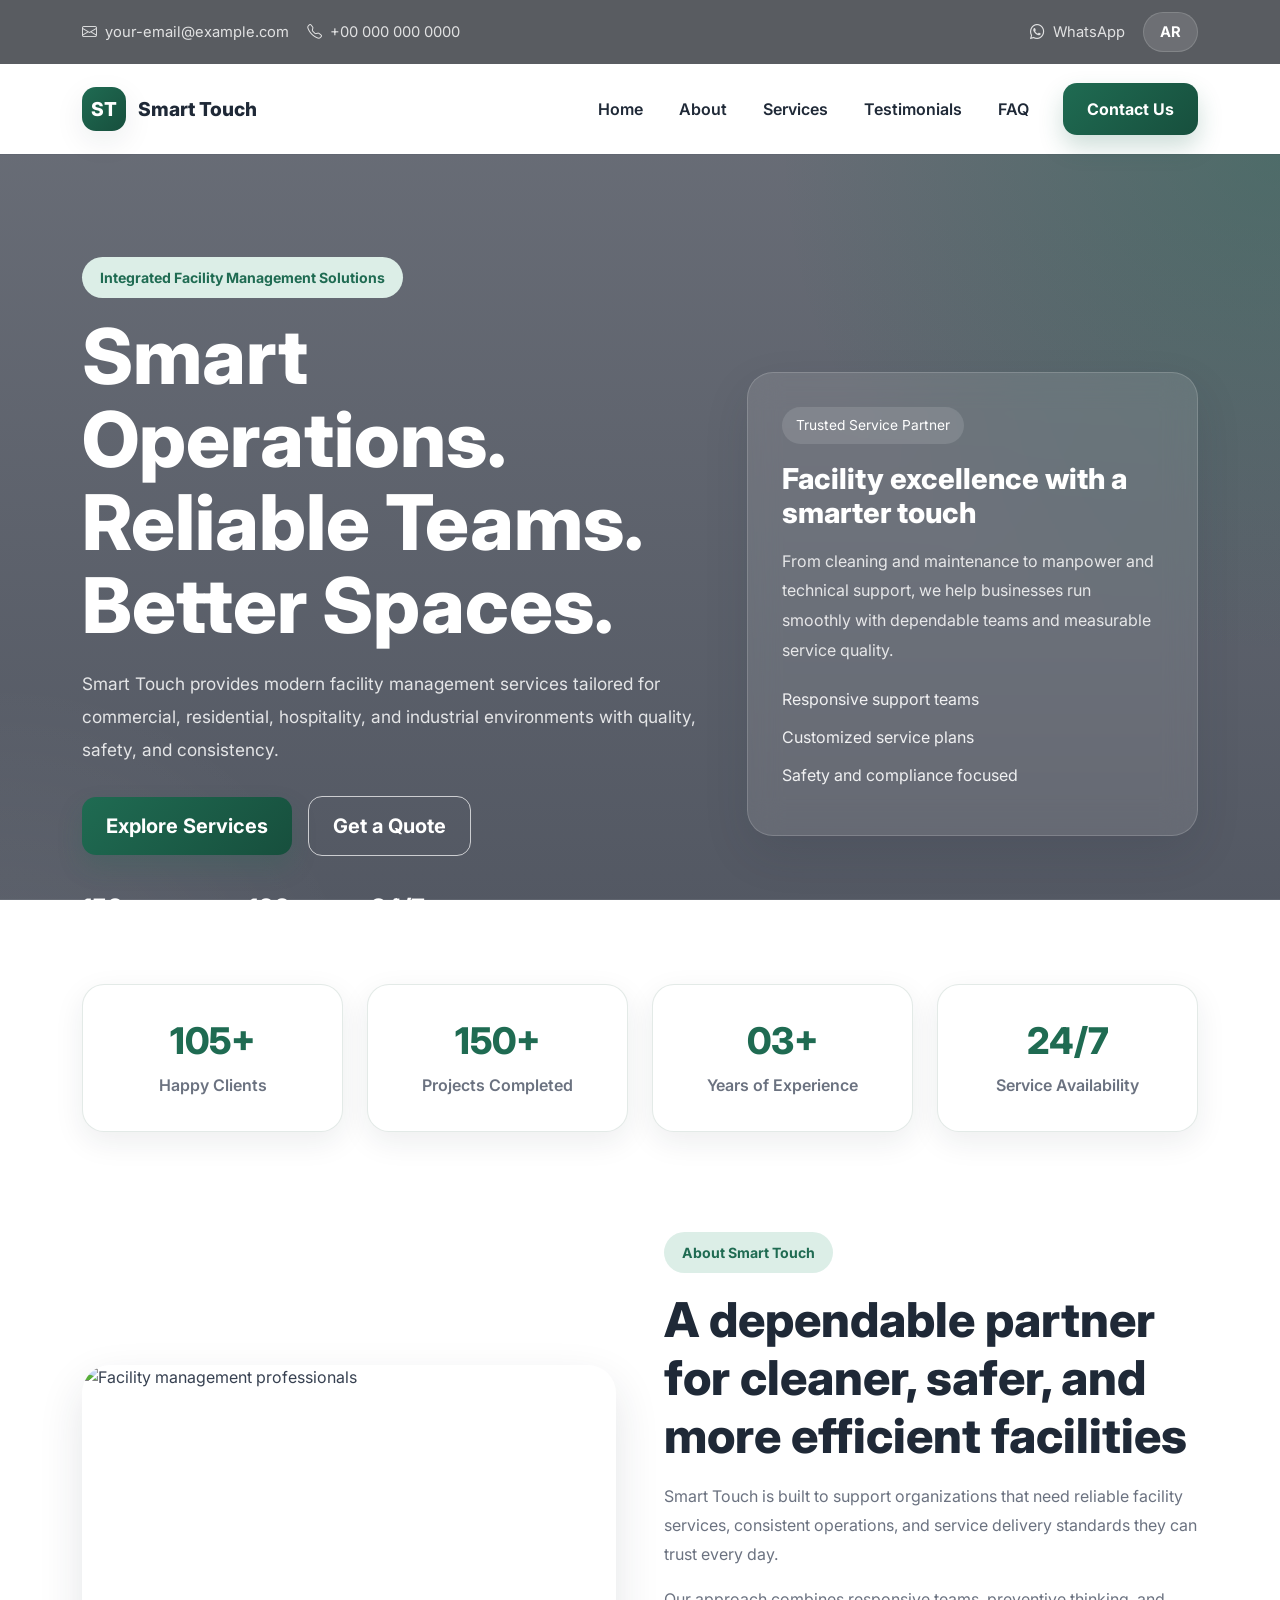
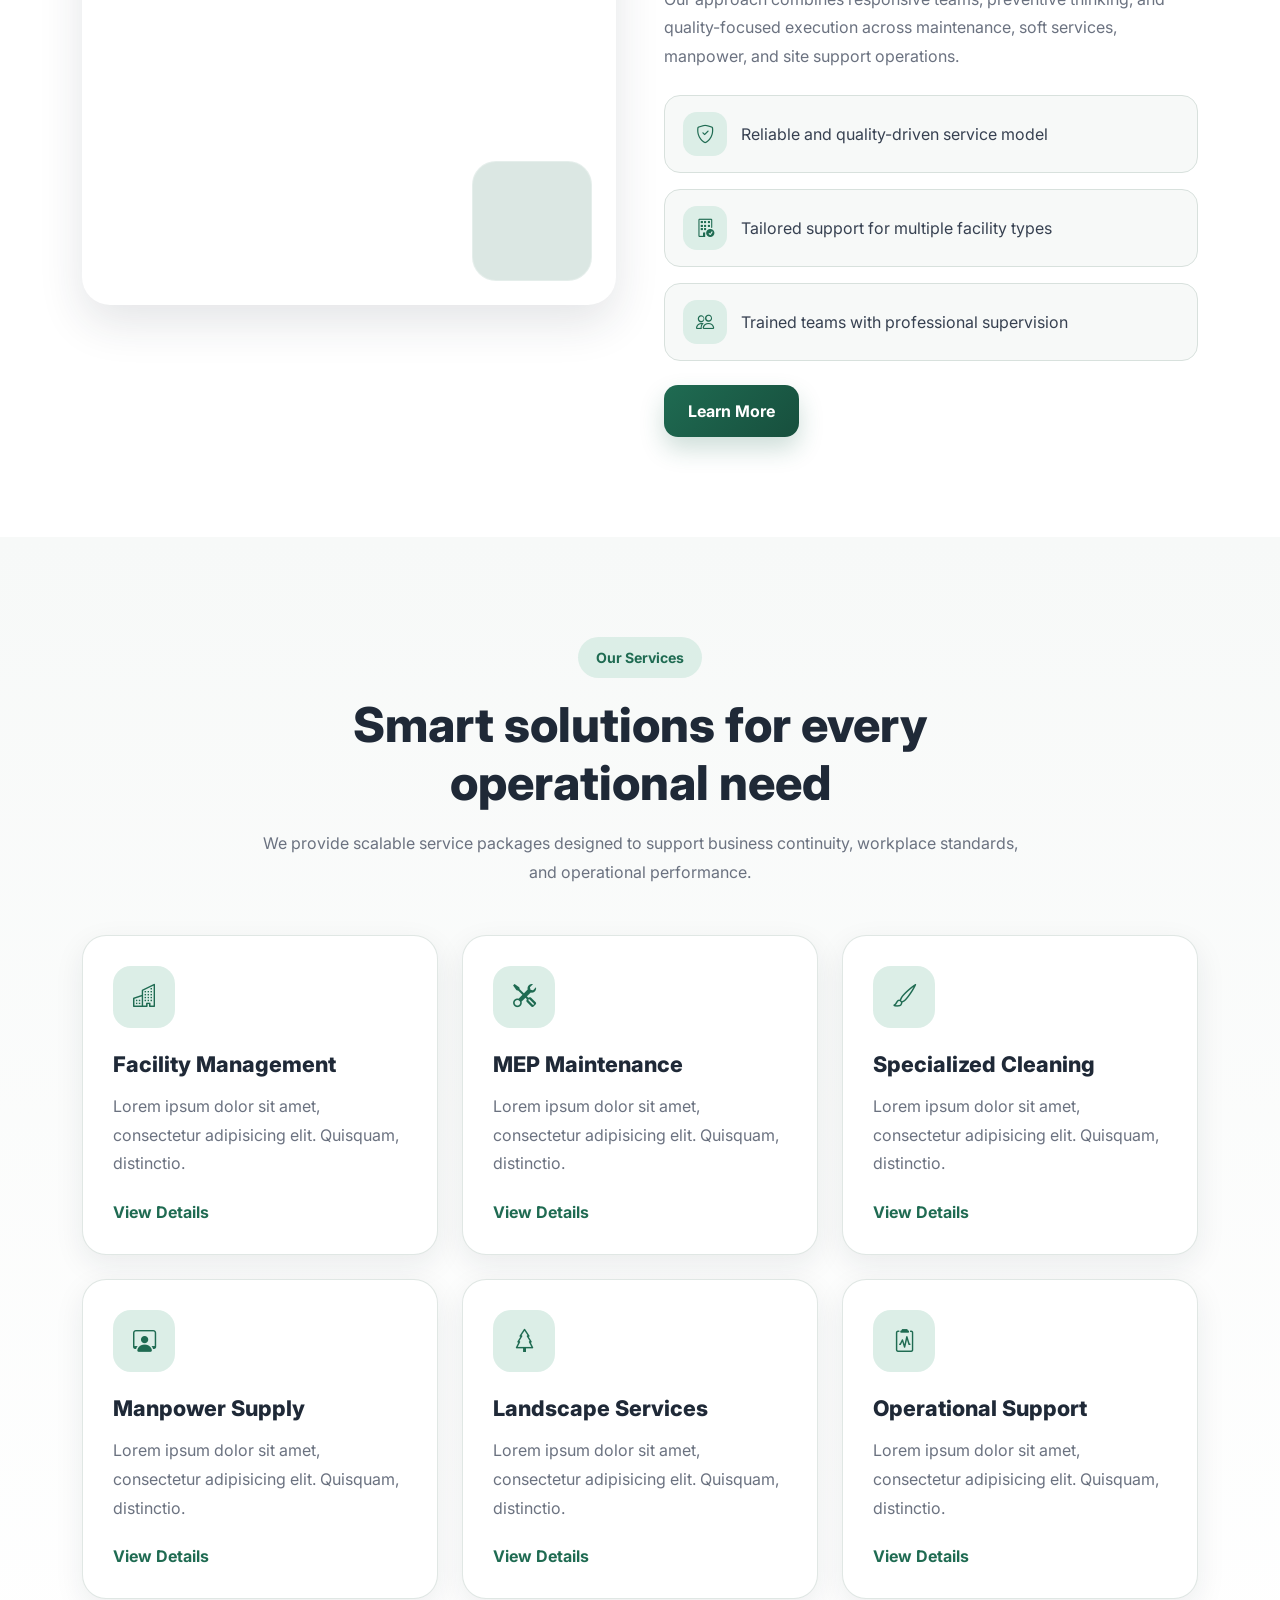
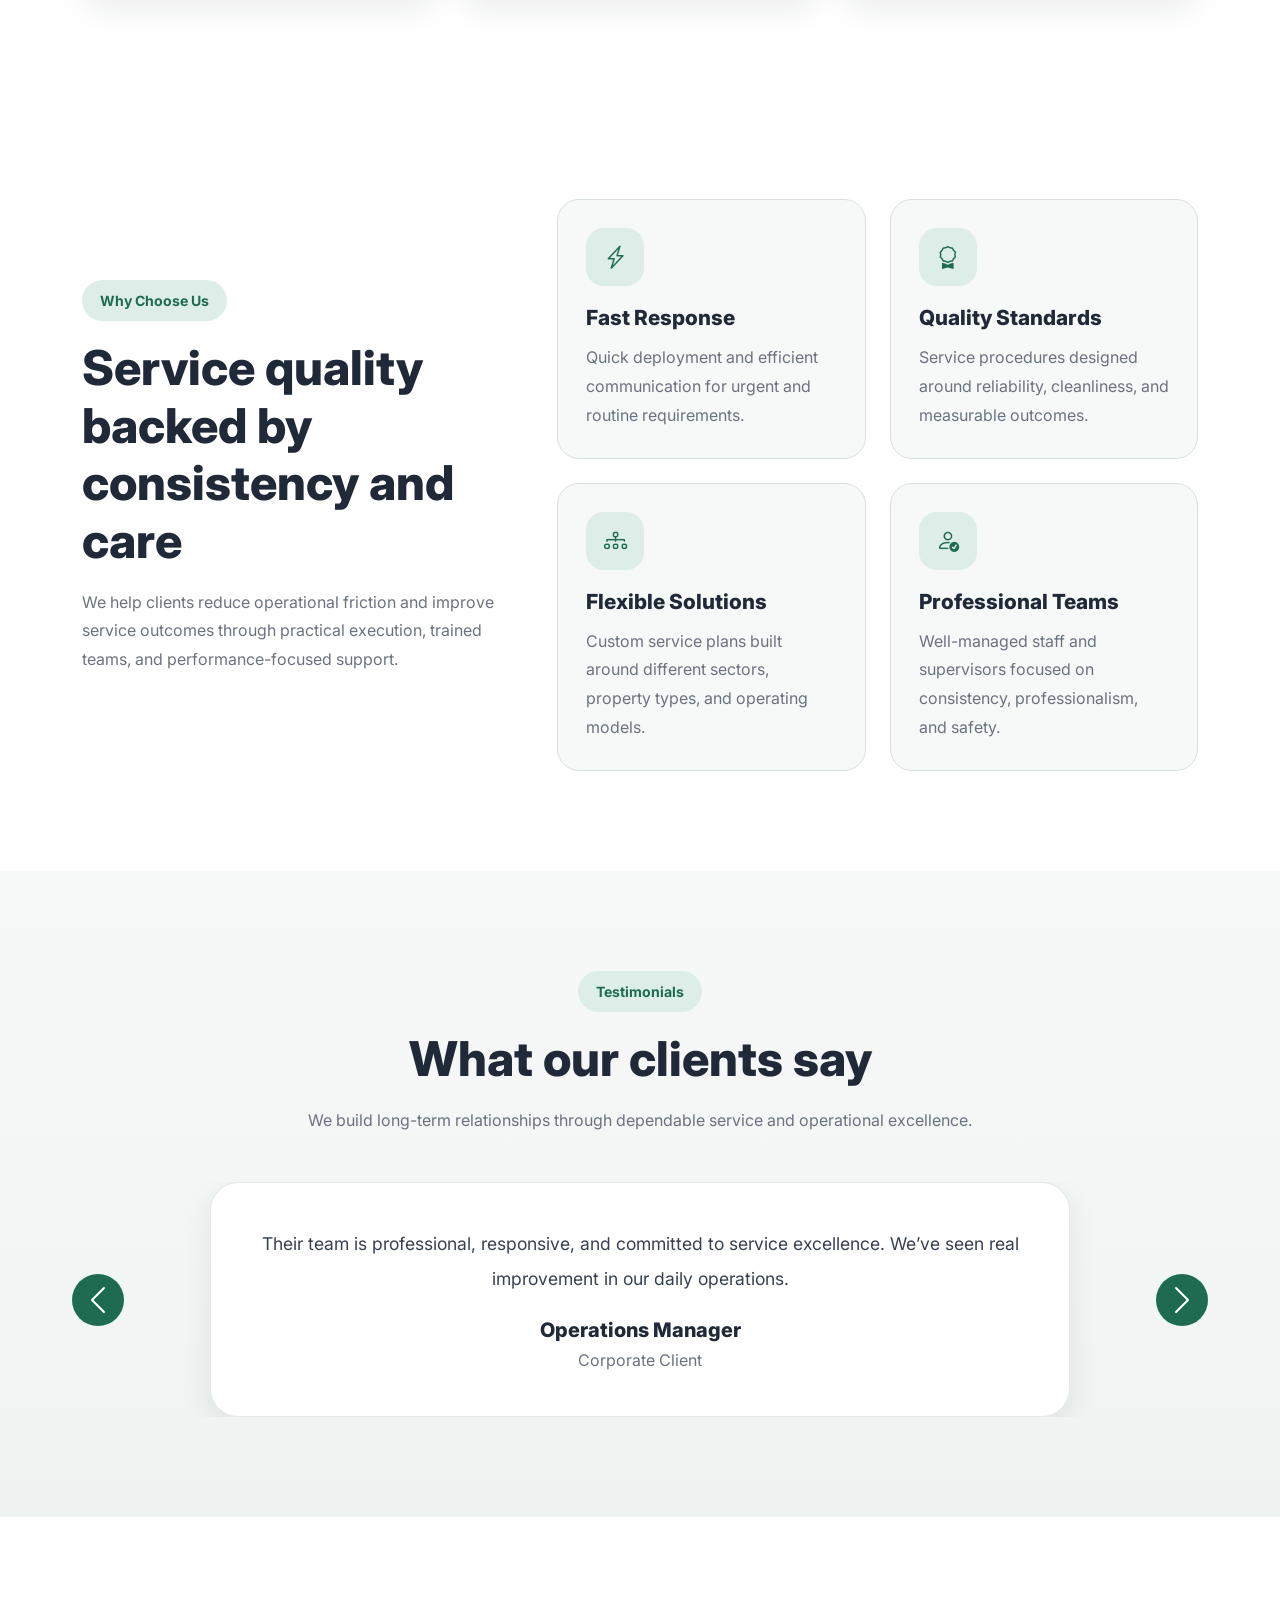
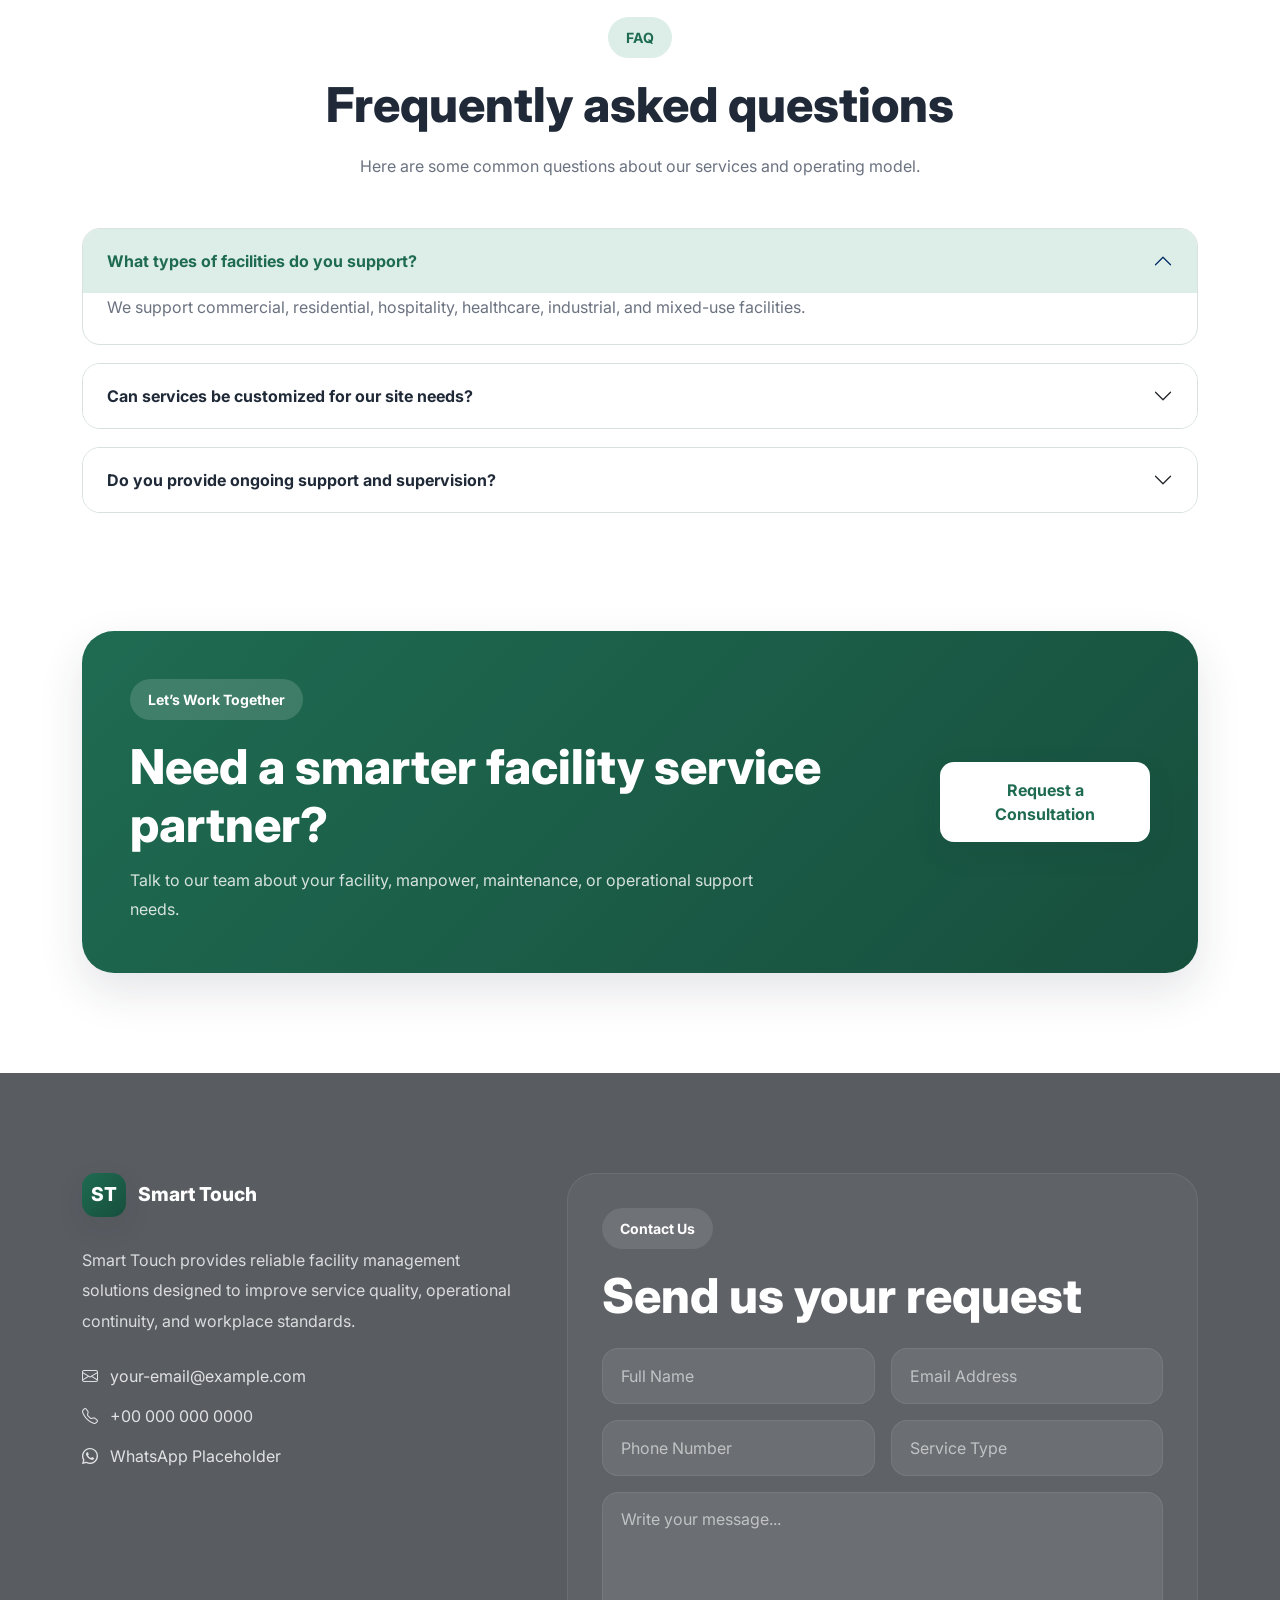
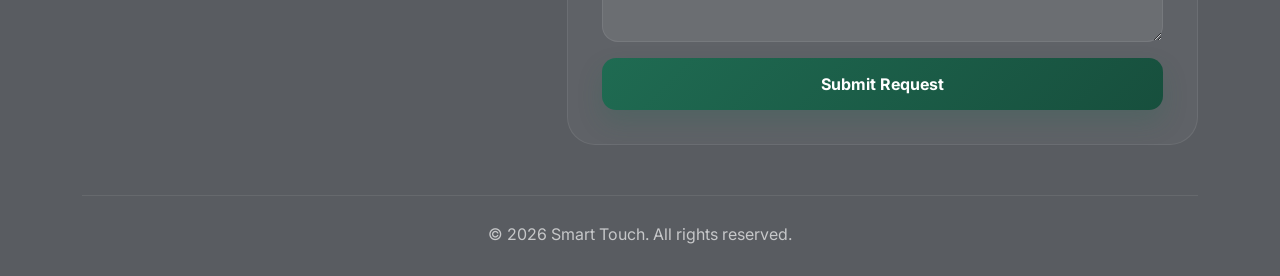
==== index.html @ fb6f4630 "first commit" ====
<!DOCTYPE html>
<html lang="en" dir="ltr">
<head>
  <meta charset="UTF-8" />
  <meta name="viewport" content="width=device-width, initial-scale=1.0" />
  <title>Smart Touch | Facility Management</title>
  <meta
    name="description"
    content="Smart Touch delivers facility management, maintenance, cleaning, manpower, and operational support services with reliable performance and modern standards."
  />

  <link rel="preconnect" href="https://fonts.googleapis.com" />
  <link rel="preconnect" href="https://fonts.gstatic.com" crossorigin />
  <link
    href="https://fonts.googleapis.com/css2?family=Cairo:wght@400;500;600;700;800&family=Inter:wght@400;500;600;700;800&display=swap"
    rel="stylesheet"
  />

  <link
    href="https://cdn.jsdelivr.net/npm/bootstrap@5.3.3/dist/css/bootstrap.min.css"
    rel="stylesheet"
  />
  <link
    rel="stylesheet"
    href="https://cdn.jsdelivr.net/npm/bootstrap-icons@1.11.3/font/bootstrap-icons.min.css"
  />

  <link rel="stylesheet" href="css/style.css" />
</head>
<body>
  <!-- Topbar -->
  <div class="topbar">
    <div class="container">
      <div class="topbar-wrap">
        <div class="topbar-left">
          <a href="mailto:your-email@example.com">
            <i class="bi bi-envelope"></i>
            <span>your-email@example.com</span>
          </a>
          <a href="tel:+000000000000">
            <i class="bi bi-telephone"></i>
            <span>+00 000 000 0000</span>
          </a>
        </div>

        <div class="topbar-right">
          <a href="#" class="topbar-link">
            <i class="bi bi-whatsapp"></i>
            <span>WhatsApp</span>
          </a>

          <button id="langToggle" class="lang-toggle" type="button">
            AR
          </button>
        </div>
      </div>
    </div>
  </div>

  <!-- Navbar -->
  <header class="site-header">
    <nav class="navbar navbar-expand-lg">
      <div class="container">
        <a class="navbar-brand" href="index.html">
          <span class="brand-mark">ST</span>
          <span class="brand-text">Smart Touch</span>
        </a>

        <button
          class="navbar-toggler"
          type="button"
          data-bs-toggle="collapse"
          data-bs-target="#mainNavbar"
          aria-controls="mainNavbar"
          aria-expanded="false"
          aria-label="Toggle navigation"
        >
          <span class="navbar-toggler-icon custom-toggler-icon"></span>
        </button>

        <div class="collapse navbar-collapse" id="mainNavbar">
          <ul class="navbar-nav ms-auto align-items-lg-center">
            <li class="nav-item">
              <a class="nav-link active" href="index.html" data-i18n="navHome">Home</a>
            </li>
            <li class="nav-item">
              <a class="nav-link" href="#about" data-i18n="navAbout">About</a>
            </li>
            <li class="nav-item">
              <a class="nav-link" href="#services" data-i18n="navServices">Services</a>
            </li>
            <li class="nav-item">
              <a class="nav-link" href="#testimonials" data-i18n="navTestimonials">Testimonials</a>
            </li>
            <li class="nav-item">
              <a class="nav-link" href="#faq" data-i18n="navFaq">FAQ</a>
            </li>
            <li class="nav-item ms-lg-3">
              <a class="btn btn-brand" href="#contact" data-i18n="navContact">Contact Us</a>
            </li>
          </ul>
        </div>
      </div>
    </nav>
  </header>

  <main>
    <!-- Hero -->
    <section class="hero-section" id="home">
      <div class="hero-overlay"></div>
      <div class="container">
        <div class="row align-items-center min-vh-100 hero-row">
          <div class="col-lg-7">
            <div class="hero-content reveal">
              <span class="section-chip" data-i18n="heroChip">Integrated Facility Management Solutions</span>

              <h1 data-i18n="heroTitle">
                Smart Operations. Reliable Teams. Better Spaces.
              </h1>

              <p class="hero-text" data-i18n="heroText">
                Smart Touch provides modern facility management services tailored for commercial,
                residential, hospitality, and industrial environments with quality, safety, and consistency.
              </p>

              <div class="hero-actions">
                <a href="#services" class="btn btn-brand btn-lg" data-i18n="heroBtnPrimary">Explore Services</a>
                <a href="#contact" class="btn btn-outline-brand btn-lg" data-i18n="heroBtnSecondary">Get a Quote</a>
              </div>

              <div class="hero-mini-stats">
                <div class="mini-stat">
                  <strong>150+</strong>
                  <span data-i18n="miniStat1">Completed Projects</span>
                </div>
                <div class="mini-stat">
                  <strong>100+</strong>
                  <span data-i18n="miniStat2">Happy Clients</span>
                </div>
                <div class="mini-stat">
                  <strong>24/7</strong>
                  <span data-i18n="miniStat3">Operational Support</span>
                </div>
              </div>
            </div>
          </div>

          <div class="col-lg-5">
            <div class="hero-card glass-card reveal delay-2">
              <div class="hero-card-top">
                <span class="hero-badge" data-i18n="heroCardBadge">Trusted Service Partner</span>
              </div>

              <h3 data-i18n="heroCardTitle">Facility excellence with a smarter touch</h3>
              <p data-i18n="heroCardText">
                From cleaning and maintenance to manpower and technical support,
                we help businesses run smoothly with dependable teams and measurable service quality.
              </p>

              <ul class="hero-list">
                <li data-i18n="heroList1"><i class="bi bi-check2-circle"></i> Responsive support teams</li>
                <li data-i18n="heroList2"><i class="bi bi-check2-circle"></i> Customized service plans</li>
                <li data-i18n="heroList3"><i class="bi bi-check2-circle"></i> Safety and compliance focused</li>
              </ul>
            </div>
          </div>
        </div>
      </div>
    </section>

    <!-- Stats -->
    <section class="stats-section">
      <div class="container">
        <div class="stats-grid">
          <div class="stat-box reveal">
            <h2>105+</h2>
            <p data-i18n="stat1">Happy Clients</p>
          </div>
          <div class="stat-box reveal delay-1">
            <h2>150+</h2>
            <p data-i18n="stat2">Projects Completed</p>
          </div>
          <div class="stat-box reveal delay-2">
            <h2>03+</h2>
            <p data-i18n="stat3">Years of Experience</p>
          </div>
          <div class="stat-box reveal delay-3">
            <h2>24/7</h2>
            <p data-i18n="stat4">Service Availability</p>
          </div>
        </div>
      </div>
    </section>

    <!-- About Preview -->
    <section class="section-padding about-section" id="about">
      <div class="container">
        <div class="row align-items-center g-5">
          <div class="col-lg-6">
            <div class="about-image-wrap reveal">
              <div class="about-image-card">
                <img
                  src="https://images.unsplash.com/photo-1581578731548-c64695cc6952?auto=format&fit=crop&w=1200&q=80"
                  alt="Facility management professionals"
                />
              </div>
            </div>
          </div>

          <div class="col-lg-6">
            <div class="section-heading reveal delay-1">
              <span class="section-chip" data-i18n="aboutChip">About Smart Touch</span>
              <h2 data-i18n="aboutTitle">A dependable partner for cleaner, safer, and more efficient facilities</h2>
              <p data-i18n="aboutText1">
                Smart Touch is built to support organizations that need reliable facility services,
                consistent operations, and service delivery standards they can trust every day.
              </p>
              <p data-i18n="aboutText2">
                Our approach combines responsive teams, preventive thinking, and quality-focused execution
                across maintenance, soft services, manpower, and site support operations.
              </p>

              <div class="about-points">
                <div class="about-point">
                  <i class="bi bi-shield-check"></i>
                  <span data-i18n="aboutPoint1">Reliable and quality-driven service model</span>
                </div>
                <div class="about-point">
                  <i class="bi bi-building-check"></i>
                  <span data-i18n="aboutPoint2">Tailored support for multiple facility types</span>
                </div>
                <div class="about-point">
                  <i class="bi bi-people"></i>
                  <span data-i18n="aboutPoint3">Trained teams with professional supervision</span>
                </div>
              </div>

              <a href="#" class="btn btn-brand mt-4" data-i18n="aboutBtn">Learn More</a>
            </div>
          </div>
        </div>
      </div>
    </section>

    <!-- Services -->
    <section class="section-padding services-section" id="services">
      <div class="container">
        <div class="section-heading text-center mx-auto reveal">
          <span class="section-chip" data-i18n="servicesChip">Our Services</span>
          <h2 data-i18n="servicesTitle">Smart solutions for every operational need</h2>
          <p data-i18n="servicesText">
            We provide scalable service packages designed to support business continuity,
            workplace standards, and operational performance.
          </p>
        </div>

        <div class="row g-4 mt-4">
          <div class="col-md-6 col-lg-4">
            <div class="service-card reveal">
              <div class="service-icon"><i class="bi bi-buildings"></i></div>
              <h3 data-i18n="service1Title">Facility Management</h3>
              <p data-i18n="service1Text">
                Lorem ipsum dolor sit amet, consectetur adipisicing elit. Quisquam, distinctio.
              </p>
              <a href="#" class="service-link" data-i18n="serviceBtn">View Details <i class="bi bi-arrow-right"></i></a>
            </div>
          </div>

          <div class="col-md-6 col-lg-4">
            <div class="service-card reveal delay-1">
              <div class="service-icon"><i class="bi bi-tools"></i></div>
              <h3 data-i18n="service2Title">MEP Maintenance</h3>
              <p data-i18n="service2Text">
                Lorem ipsum dolor sit amet, consectetur adipisicing elit. Quisquam, distinctio.
              </p>
              <a href="#" class="service-link" data-i18n="serviceBtn">View Details <i class="bi bi-arrow-right"></i></a>
            </div>
          </div>

          <div class="col-md-6 col-lg-4">
            <div class="service-card reveal delay-2">
              <div class="service-icon"><i class="bi bi-brush"></i></div>
              <h3 data-i18n="service3Title">Specialized Cleaning</h3>
              <p data-i18n="service3Text">
                Lorem ipsum dolor sit amet, consectetur adipisicing elit. Quisquam, distinctio.
              </p>
              <a href="#" class="service-link" data-i18n="serviceBtn">View Details <i class="bi bi-arrow-right"></i></a>
            </div>
          </div>

          <div class="col-md-6 col-lg-4">
            <div class="service-card reveal">
              <div class="service-icon"><i class="bi bi-person-workspace"></i></div>
              <h3 data-i18n="service4Title">Manpower Supply</h3>
              <p data-i18n="service4Text">
                Lorem ipsum dolor sit amet, consectetur adipisicing elit. Quisquam, distinctio.
              </p>
              <a href="#" class="service-link" data-i18n="serviceBtn">View Details <i class="bi bi-arrow-right"></i></a>
            </div>
          </div>

          <div class="col-md-6 col-lg-4">
            <div class="service-card reveal delay-1">
              <div class="service-icon"><i class="bi bi-tree"></i></div>
              <h3 data-i18n="service5Title">Landscape Services</h3>
              <p data-i18n="service5Text">
                Lorem ipsum dolor sit amet, consectetur adipisicing elit. Quisquam, distinctio.
              </p>
              <a href="#" class="service-link" data-i18n="serviceBtn">View Details <i class="bi bi-arrow-right"></i></a>
            </div>
          </div>

          <div class="col-md-6 col-lg-4">
            <div class="service-card reveal delay-2">
              <div class="service-icon"><i class="bi bi-clipboard2-pulse"></i></div>
              <h3 data-i18n="service6Title">Operational Support</h3>
              <p data-i18n="service6Text">
                Lorem ipsum dolor sit amet, consectetur adipisicing elit. Quisquam, distinctio.
              </p>
              <a href="#" class="service-link" data-i18n="serviceBtn">View Details <i class="bi bi-arrow-right"></i></a>
            </div>
          </div>
        </div>
      </div>
    </section>

    <!-- Why Us -->
    <section class="section-padding why-us-section">
      <div class="container">
        <div class="row g-4 align-items-center">
          <div class="col-lg-5">
            <div class="section-heading reveal">
              <span class="section-chip" data-i18n="whyChip">Why Choose Us</span>
              <h2 data-i18n="whyTitle">Service quality backed by consistency and care</h2>
              <p data-i18n="whyText">
                We help clients reduce operational friction and improve service outcomes through
                practical execution, trained teams, and performance-focused support.
              </p>
            </div>
          </div>

          <div class="col-lg-7">
            <div class="row g-4">
              <div class="col-md-6">
                <div class="feature-card reveal">
                  <i class="bi bi-lightning-charge"></i>
                  <h3 data-i18n="feature1Title">Fast Response</h3>
                  <p data-i18n="feature1Text">Quick deployment and efficient communication for urgent and routine requirements.</p>
                </div>
              </div>

              <div class="col-md-6">
                <div class="feature-card reveal delay-1">
                  <i class="bi bi-award"></i>
                  <h3 data-i18n="feature2Title">Quality Standards</h3>
                  <p data-i18n="feature2Text">Service procedures designed around reliability, cleanliness, and measurable outcomes.</p>
                </div>
              </div>

              <div class="col-md-6">
                <div class="feature-card reveal delay-2">
                  <i class="bi bi-diagram-3"></i>
                  <h3 data-i18n="feature3Title">Flexible Solutions</h3>
                  <p data-i18n="feature3Text">Custom service plans built around different sectors, property types, and operating models.</p>
                </div>
              </div>

              <div class="col-md-6">
                <div class="feature-card reveal delay-3">
                  <i class="bi bi-person-check"></i>
                  <h3 data-i18n="feature4Title">Professional Teams</h3>
                  <p data-i18n="feature4Text">Well-managed staff and supervisors focused on consistency, professionalism, and safety.</p>
                </div>
              </div>
            </div>
          </div>
        </div>
      </div>
    </section>

    <!-- Testimonials -->
    <section class="section-padding testimonials-section" id="testimonials">
      <div class="container">
        <div class="section-heading text-center mx-auto reveal">
          <span class="section-chip" data-i18n="testimonialsChip">Testimonials</span>
          <h2 data-i18n="testimonialsTitle">What our clients say</h2>
          <p data-i18n="testimonialsText">
            We build long-term relationships through dependable service and operational excellence.
          </p>
        </div>

        <div id="testimonialCarousel" class="carousel slide mt-5 reveal" data-bs-ride="carousel">
          <div class="carousel-inner">
            <div class="carousel-item active">
              <div class="testimonial-card">
                <p data-i18n="testimonial1Text">
                  “Their team is professional, responsive, and committed to service excellence.
                  We’ve seen real improvement in our daily operations.”
                </p>
                <h5 data-i18n="testimonial1Name">Operations Manager</h5>
                <span data-i18n="testimonial1Role">Corporate Client</span>
              </div>
            </div>

            <div class="carousel-item">
              <div class="testimonial-card">
                <p data-i18n="testimonial2Text">
                  “Smart Touch delivered reliable support and consistent quality across our facility requirements.”
                </p>
                <h5 data-i18n="testimonial2Name">Project Director</h5>
                <span data-i18n="testimonial2Role">Commercial Client</span>
              </div>
            </div>

            <div class="carousel-item">
              <div class="testimonial-card">
                <p data-i18n="testimonial3Text">
                  “We value their professionalism, flexibility, and ability to respond quickly to operational needs.”
                </p>
                <h5 data-i18n="testimonial3Name">Facility Supervisor</h5>
                <span data-i18n="testimonial3Role">Hospitality Client</span>
              </div>
            </div>
          </div>

          <button class="carousel-control-prev" type="button" data-bs-target="#testimonialCarousel" data-bs-slide="prev">
            <span class="carousel-control-prev-icon"></span>
            <span class="visually-hidden">Previous</span>
          </button>
          <button class="carousel-control-next" type="button" data-bs-target="#testimonialCarousel" data-bs-slide="next">
            <span class="carousel-control-next-icon"></span>
            <span class="visually-hidden">Next</span>
          </button>
        </div>
      </div>
    </section>

    <!-- FAQ -->
    <section class="section-padding faq-section" id="faq">
      <div class="container">
        <div class="section-heading text-center mx-auto reveal">
          <span class="section-chip" data-i18n="faqChip">FAQ</span>
          <h2 data-i18n="faqTitle">Frequently asked questions</h2>
          <p data-i18n="faqText">
            Here are some common questions about our services and operating model.
          </p>
        </div>

        <div class="accordion custom-accordion mt-5 reveal" id="faqAccordion">
          <div class="accordion-item">
            <h2 class="accordion-header">
              <button class="accordion-button" type="button" data-bs-toggle="collapse" data-bs-target="#faqOne">
                <span data-i18n="faq1Question">What types of facilities do you support?</span>
              </button>
            </h2>
            <div id="faqOne" class="accordion-collapse collapse show" data-bs-parent="#faqAccordion">
              <div class="accordion-body" data-i18n="faq1Answer">
                We support commercial, residential, hospitality, healthcare, industrial, and mixed-use facilities.
              </div>
            </div>
          </div>

          <div class="accordion-item">
            <h2 class="accordion-header">
              <button class="accordion-button collapsed" type="button" data-bs-toggle="collapse" data-bs-target="#faqTwo">
                <span data-i18n="faq2Question">Can services be customized for our site needs?</span>
              </button>
            </h2>
            <div id="faqTwo" class="accordion-collapse collapse" data-bs-parent="#faqAccordion">
              <div class="accordion-body" data-i18n="faq2Answer">
                Yes, we prepare tailored service packages based on your operational scope, site conditions, and priorities.
              </div>
            </div>
          </div>

          <div class="accordion-item">
            <h2 class="accordion-header">
              <button class="accordion-button collapsed" type="button" data-bs-toggle="collapse" data-bs-target="#faqThree">
                <span data-i18n="faq3Question">Do you provide ongoing support and supervision?</span>
              </button>
            </h2>
            <div id="faqThree" class="accordion-collapse collapse" data-bs-parent="#faqAccordion">
              <div class="accordion-body" data-i18n="faq3Answer">
                Absolutely. Our service model includes follow-up, supervision, and quality monitoring for continuity and improvement.
              </div>
            </div>
          </div>
        </div>
      </div>
    </section>

    <!-- CTA -->
    <section class="cta-section">
      <div class="container">
        <div class="cta-box reveal">
          <div>
            <span class="section-chip light-chip" data-i18n="ctaChip">Let’s Work Together</span>
            <h2 data-i18n="ctaTitle">Need a smarter facility service partner?</h2>
            <p data-i18n="ctaText">
              Talk to our team about your facility, manpower, maintenance, or operational support needs.
            </p>
          </div>
          <a href="#contact" class="btn btn-light-brand" data-i18n="ctaBtn">Request a Consultation</a>
        </div>
      </div>
    </section>
  </main>

  <!-- Footer / Contact -->
  <footer class="site-footer" id="contact">
    <div class="container">
      <div class="row g-5">
        <div class="col-lg-5">
          <div class="footer-brand">
            <a class="navbar-brand footer-logo" href="index.html">
              <span class="brand-mark">ST</span>
              <span class="brand-text">Smart Touch</span>
            </a>

            <p data-i18n="footerText">
              Smart Touch provides reliable facility management solutions designed to improve
              service quality, operational continuity, and workplace standards.
            </p>

            <div class="footer-contact-list">
              <a href="mailto:your-email@example.com">
                <i class="bi bi-envelope"></i>
                <span>your-email@example.com</span>
              </a>
              <a href="tel:+000000000000">
                <i class="bi bi-telephone"></i>
                <span>+00 000 000 0000</span>
              </a>
              <a href="#">
                <i class="bi bi-whatsapp"></i>
                <span>WhatsApp Placeholder</span>
              </a>
            </div>
          </div>
        </div>

        <div class="col-lg-7">
          <div class="footer-form-wrap">
            <div class="section-heading mb-4">
              <span class="section-chip" data-i18n="contactChip">Contact Us</span>
              <h2 data-i18n="contactTitle">Send us your request</h2>
            </div>

            <form class="contact-form">
              <div class="row g-3">
                <div class="col-md-6">
                  <input type="text" class="form-control" placeholder="Full Name" data-i18n-placeholder="formName" />
                </div>
                <div class="col-md-6">
                  <input type="email" class="form-control" placeholder="Email Address" data-i18n-placeholder="formEmail" />
                </div>
                <div class="col-md-6">
                  <input type="text" class="form-control" placeholder="Phone Number" data-i18n-placeholder="formPhone" />
                </div>
                <div class="col-md-6">
                  <input type="text" class="form-control" placeholder="Service Type" data-i18n-placeholder="formService" />
                </div>
                <div class="col-12">
                  <textarea class="form-control" rows="5" placeholder="Write your message..." data-i18n-placeholder="formMessage"></textarea>
                </div>
                <div class="col-12">
                  <button type="submit" class="btn btn-brand w-100" data-i18n="formBtn">Submit Request</button>
                </div>
              </div>
            </form>
          </div>
        </div>
      </div>

      <div class="footer-bottom">
        <p>
          © <span id="currentYear"></span> Smart Touch. <span data-i18n="footerCopy">All rights reserved.</span>
        </p>
      </div>
    </div>
  </footer>

  <script src="https://cdn.jsdelivr.net/npm/bootstrap@5.3.3/dist/js/bootstrap.bundle.min.js"></script>
  <script src="js/main.js"></script>
</body>
</html>
---- css/style.css ----
:root {
  --primary: #1f6b52;
  --primary-dark: #174f3d;
  --primary-soft: #dceee7;
  --secondary: #6b7280;
  --dark: #1f2937;
  --dark-2: #595c61;
  --text: #374151;
  --text-light: #6b7280;
  --white: #ffffff;
  --light-bg: #f7f9f8;
  --light-bg-2: #eef3f1;
  --border: #d8e1dd;
  --shadow-sm: 0 10px 30px rgba(31, 41, 55, 0.08);
  --shadow-md: 0 18px 45px rgba(31, 41, 55, 0.12);
  --radius-sm: 12px;
  --radius-md: 18px;
  --radius-lg: 26px;
  --transition: all 0.35s ease;
}

* {
  margin: 0;
  padding: 0;
  box-sizing: border-box;
}

html {
  scroll-behavior: smooth;
}

body {
  font-family: 'Inter', 'Cairo', sans-serif;
  color: var(--text);
  background-color: var(--white);
  overflow-x: hidden;
}

body.ar {
  font-family: 'Cairo', 'Inter', sans-serif;
}

a {
  text-decoration: none;
  transition: var(--transition);
}

img {
  max-width: 100%;
  display: block;
}

button,
input,
textarea {
  font-family: inherit;
}

.section-padding {
  padding: 100px 0;
}

.section-chip {
  display: inline-flex;
  align-items: center;
  gap: 8px;
  background: var(--primary-soft);
  color: var(--primary);
  font-size: 0.88rem;
  font-weight: 700;
  padding: 10px 18px;
  border-radius: 999px;
  margin-bottom: 18px;
}

.light-chip {
  background: rgba(255, 255, 255, 0.15);
  color: var(--white);
}

.section-heading {
  max-width: 760px;
}

.section-heading h2 {
  font-size: clamp(2rem, 4vw, 3rem);
  line-height: 1.2;
  color: var(--dark);
  font-weight: 800;
  margin-bottom: 18px;
}

.section-heading p {
  font-size: 1rem;
  color: var(--text-light);
  line-height: 1.8;
}

.topbar {
  background: var(--dark-2);
  color: rgba(255, 255, 255, 0.8);
  font-size: 0.92rem;
  padding: 12px 0;
}

.topbar-wrap {
  display: flex;
  align-items: center;
  justify-content: space-between;
  gap: 20px;
  flex-wrap: wrap;
}

.topbar-left,
.topbar-right {
  display: flex;
  align-items: center;
  gap: 18px;
  flex-wrap: wrap;
}

.topbar a {
  color: rgba(255, 255, 255, 0.82);
  display: inline-flex;
  align-items: center;
  gap: 8px;
}

.topbar a:hover {
  color: var(--white);
}

.lang-toggle {
  background: rgba(255, 255, 255, 0.12);
  border: 1px solid rgba(255, 255, 255, 0.15);
  color: var(--white);
  padding: 8px 16px;
  border-radius: 999px;
  font-weight: 700;
  transition: var(--transition);
}

.lang-toggle:hover {
  background: var(--primary);
  border-color: var(--primary);
}

.site-header {
  position: sticky;
  top: 0;
  z-index: 999;
  background: rgba(255, 255, 255, 0.92);
  backdrop-filter: blur(12px);
  box-shadow: 0 1px 0 rgba(15, 23, 42, 0.05);
}

.navbar {
  padding: 18px 0;
}

.navbar-brand {
  display: inline-flex;
  align-items: center;
  gap: 12px;
  font-size: 1.2rem;
  font-weight: 800;
  color: var(--dark);
}

.brand-mark {
  width: 44px;
  height: 44px;
  border-radius: 14px;
  background: linear-gradient(135deg, var(--primary), var(--primary-dark));
  color: var(--white);
  display: inline-flex;
  align-items: center;
  justify-content: center;
  font-weight: 800;
  letter-spacing: 0.5px;
  box-shadow: var(--shadow-sm);
}

.brand-text {
  color: var(--dark);
}

.navbar-nav .nav-link {
  color: var(--dark);
  font-weight: 600;
  margin-inline: 10px;
  position: relative;
}

.navbar-nav .nav-link:hover,
.navbar-nav .nav-link.active {
  color: var(--primary);
}

.navbar-nav .nav-link::after {
  content: "";
  position: absolute;
  left: 0;
  bottom: -6px;
  width: 0;
  height: 2px;
  background: var(--primary);
  transition: var(--transition);
}

.navbar-nav .nav-link:hover::after,
.navbar-nav .nav-link.active::after {
  width: 100%;
}

.custom-toggler-icon,
.navbar-toggler {
  border: 0;
  box-shadow: none !important;
}

.btn {
  border-radius: 14px;
  font-weight: 700;
  padding: 14px 24px;
  transition: var(--transition);
}

.btn-brand {
  background: linear-gradient(135deg, var(--primary), var(--primary-dark));
  color: var(--white);
  border: none;
  box-shadow: 0 12px 24px rgba(31, 107, 82, 0.22);
}

.btn-brand:hover {
  background: linear-gradient(135deg, var(--primary-dark), var(--primary));
  color: var(--white);
  transform: translateY(-2px);
}

.btn-outline-brand {
  border: 1.5px solid rgba(255, 255, 255, 0.7);
  color: var(--white);
  background: transparent;
}

.btn-outline-brand:hover {
  background: var(--white);
  color: var(--primary);
  border-color: var(--white);
  transform: translateY(-2px);
}

.btn-light-brand {
  background: var(--white);
  color: var(--primary);
  border: none;
  padding: 16px 26px;
  box-shadow: var(--shadow-sm);
}

.btn-light-brand:hover {
  color: var(--primary-dark);
  transform: translateY(-2px);
}

.hero-section {
  position: relative;
  min-height: 100vh;
  background:
    linear-gradient(rgba(17, 24, 39, 0.62), rgba(17, 24, 39, 0.72)),
    url("https://images.unsplash.com/photo-1497366754035-f200968a6e72?auto=format&fit=crop&w=1600&q=80") center center / cover no-repeat;
  background-attachment: fixed;
  display: flex;
  align-items: center;
  overflow: hidden;
}

.hero-overlay {
  position: absolute;
  inset: 0;
  background:
    radial-gradient(circle at top right, rgba(31, 107, 82, 0.35), transparent 32%),
    radial-gradient(circle at bottom left, rgba(255, 255, 255, 0.08), transparent 24%);
}

.hero-row {
  position: relative;
  z-index: 2;
  padding: 60px 0;
}

.hero-content h1 {
  font-size: clamp(2.8rem, 6vw, 5.2rem);
  line-height: 1.08;
  color: var(--white);
  font-weight: 800;
  max-width: 11ch;
  margin-bottom: 20px;
}

.hero-text {
  font-size: 1.08rem;
  line-height: 1.9;
  color: rgba(255, 255, 255, 0.84);
  max-width: 650px;
  margin-bottom: 30px;
}

.hero-actions {
  display: flex;
  align-items: center;
  gap: 16px;
  flex-wrap: wrap;
  margin-bottom: 34px;
}

.hero-mini-stats {
  display: flex;
  align-items: center;
  gap: 24px;
  flex-wrap: wrap;
}

.mini-stat {
  color: var(--white);
}

.mini-stat strong {
  display: block;
  font-size: 1.5rem;
  font-weight: 800;
}

.mini-stat span {
  color: rgba(255, 255, 255, 0.76);
  font-size: 0.95rem;
}

.glass-card {
  background: rgba(255, 255, 255, 0.1);
  border: 1px solid rgba(255, 255, 255, 0.16);
  backdrop-filter: blur(16px);
  border-radius: var(--radius-lg);
  padding: 34px;
  color: var(--white);
  box-shadow: var(--shadow-md);
}

.hero-badge {
  display: inline-flex;
  padding: 8px 14px;
  background: rgba(255, 255, 255, 0.12);
  border-radius: 999px;
  font-size: 0.86rem;
  margin-bottom: 18px;
}

.hero-card h3 {
  font-size: 1.8rem;
  font-weight: 800;
  margin-bottom: 16px;
}

.hero-card p {
  color: rgba(255, 255, 255, 0.83);
  line-height: 1.85;
  margin-bottom: 22px;
}

.hero-list {
  list-style: none;
  padding: 0;
  margin: 0;
}

.hero-list li {
  display: flex;
  align-items: center;
  gap: 10px;
  color: rgba(255, 255, 255, 0.9);
  margin-bottom: 14px;
}

.hero-list i {
  color: #9be4c6;
}

.stats-section {
  margin-top: -70px;
  position: relative;
  z-index: 4;
}

.stats-grid {
  display: grid;
  grid-template-columns: repeat(4, 1fr);
  gap: 24px;
}

.stat-box {
  background: var(--white);
  border-radius: 22px;
  padding: 34px 24px;
  text-align: center;
  box-shadow: var(--shadow-sm);
  border: 1px solid rgba(216, 225, 221, 0.7);
  transition: var(--transition);
}

.stat-box:hover {
  transform: translateY(-8px);
  box-shadow: var(--shadow-md);
}

.stat-box h2 {
  font-size: 2.3rem;
  color: var(--primary);
  font-weight: 800;
  margin-bottom: 10px;
}

.stat-box p {
  color: var(--text-light);
  margin: 0;
  font-weight: 600;
}

.about-section {
  background: var(--white);
}

.about-image-wrap {
  position: relative;
}

.about-image-card {
  border-radius: 28px;
  overflow: hidden;
  box-shadow: var(--shadow-md);
  position: relative;
}

.about-image-card::after {
  content: "";
  position: absolute;
  inset: auto 24px 24px auto;
  width: 120px;
  height: 120px;
  border-radius: 24px;
  background: rgba(31, 107, 82, 0.16);
  border: 1px solid rgba(255, 255, 255, 0.3);
}

.about-image-card img {
  width: 100%;
  height: 100%;
  min-height: 540px;
  object-fit: cover;
}

.about-points {
  margin-top: 24px;
  display: grid;
  gap: 16px;
}

.about-point {
  display: flex;
  align-items: center;
  gap: 14px;
  background: var(--light-bg);
  border: 1px solid var(--border);
  padding: 16px 18px;
  border-radius: 16px;
}

.about-point i {
  width: 44px;
  height: 44px;
  border-radius: 14px;
  background: var(--primary-soft);
  color: var(--primary);
  display: inline-flex;
  align-items: center;
  justify-content: center;
  font-size: 1.15rem;
  flex-shrink: 0;
}

.services-section {
  background: linear-gradient(180deg, var(--light-bg) 0%, var(--white) 100%);
}

.service-card {
  height: 100%;
  background: var(--white);
  border-radius: 24px;
  padding: 30px;
  border: 1px solid rgba(216, 225, 221, 0.78);
  box-shadow: var(--shadow-sm);
  transition: var(--transition);
  position: relative;
  overflow: hidden;
}

.service-card::before {
  content: "";
  position: absolute;
  inset: 0;
  background: linear-gradient(180deg, rgba(31, 107, 82, 0.03), transparent 60%);
  opacity: 0;
  transition: var(--transition);
}

.service-card:hover {
  transform: translateY(-10px);
  box-shadow: var(--shadow-md);
  border-color: rgba(31, 107, 82, 0.25);
}

.service-card:hover::before {
  opacity: 1;
}

.service-icon {
  width: 62px;
  height: 62px;
  border-radius: 18px;
  background: var(--primary-soft);
  color: var(--primary);
  display: inline-flex;
  align-items: center;
  justify-content: center;
  font-size: 1.45rem;
  margin-bottom: 24px;
  transition: var(--transition);
}

.service-card:hover .service-icon {
  background: var(--primary);
  color: var(--white);
  transform: rotate(-6deg) scale(1.04);
}

.service-card h3 {
  font-size: 1.35rem;
  font-weight: 800;
  color: var(--dark);
  margin-bottom: 14px;
}

.service-card p {
  color: var(--text-light);
  line-height: 1.8;
  margin-bottom: 22px;
}

.service-link {
  color: var(--primary);
  font-weight: 700;
  display: inline-flex;
  align-items: center;
  gap: 8px;
}

.service-link:hover {
  color: var(--primary-dark);
  gap: 12px;
}

.why-us-section {
  background: var(--white);
}

.feature-card {
  background: var(--light-bg);
  border: 1px solid var(--border);
  border-radius: 22px;
  padding: 28px;
  height: 100%;
  transition: var(--transition);
}

.feature-card:hover {
  transform: translateY(-8px);
  box-shadow: var(--shadow-sm);
  background: var(--white);
}

.feature-card i {
  width: 58px;
  height: 58px;
  border-radius: 18px;
  display: inline-flex;
  align-items: center;
  justify-content: center;
  background: var(--primary-soft);
  color: var(--primary);
  font-size: 1.45rem;
  margin-bottom: 20px;
}

.feature-card h3 {
  font-size: 1.3rem;
  color: var(--dark);
  font-weight: 800;
  margin-bottom: 12px;
}

.feature-card p {
  color: var(--text-light);
  line-height: 1.8;
  margin: 0;
}

.testimonials-section {
  background: linear-gradient(180deg, var(--light-bg) 0%, var(--light-bg-2) 100%);
}

.testimonial-card {
  max-width: 860px;
  margin: 0 auto;
  background: var(--white);
  padding: 44px 38px;
  border-radius: 28px;
  box-shadow: var(--shadow-sm);
  text-align: center;
  border: 1px solid rgba(216, 225, 221, 0.72);
}

.testimonial-card p {
  font-size: 1.1rem;
  line-height: 1.95;
  color: var(--text);
  margin-bottom: 22px;
}

.testimonial-card h5 {
  margin-bottom: 6px;
  color: var(--dark);
  font-weight: 800;
}

.testimonial-card span {
  color: var(--text-light);
}

.carousel-control-prev,
.carousel-control-next {
  width: 52px;
  height: 52px;
  top: 50%;
  transform: translateY(-50%);
  background: var(--primary);
  border-radius: 50%;
  opacity: 1;
}

.carousel-control-prev {
  left: -10px;
}

.carousel-control-next {
  right: -10px;
}

.faq-section {
  background: var(--white);
}

.custom-accordion .accordion-item {
  border: 1px solid var(--border);
  border-radius: 18px;
  overflow: hidden;
  margin-bottom: 18px;
  box-shadow: none;
}

.custom-accordion .accordion-button {
  font-weight: 700;
  color: var(--dark);
  background: var(--white);
  padding: 22px 24px;
  box-shadow: none;
}

.custom-accordion .accordion-button:not(.collapsed) {
  color: var(--primary);
  background: var(--primary-soft);
}

.custom-accordion .accordion-body {
  color: var(--text-light);
  line-height: 1.8;
  padding: 0 24px 22px;
}

.cta-section {
  padding: 0 0 100px;
  background: var(--white);
}

.cta-box {
  background: linear-gradient(135deg, var(--primary), var(--primary-dark));
  border-radius: 32px;
  padding: 48px;
  color: var(--white);
  display: flex;
  align-items: center;
  justify-content: space-between;
  gap: 26px;
  box-shadow: var(--shadow-md);
}

.cta-box h2 {
  font-size: clamp(2rem, 4vw, 3rem);
  font-weight: 800;
  margin-bottom: 12px;
}

.cta-box p {
  color: rgba(255, 255, 255, 0.82);
  margin: 0;
  line-height: 1.85;
  max-width: 650px;
}

.site-footer {
  background: var(--dark-2);
  color: rgba(255, 255, 255, 0.78);
  padding: 100px 0 30px;
}

.footer-logo .brand-text {
  color: var(--white);
}

.footer-brand p {
  margin: 28px 0;
  line-height: 1.9;
  max-width: 520px;
}

.footer-contact-list {
  display: grid;
  gap: 16px;
}

.footer-contact-list a {
  color: rgba(255, 255, 255, 0.82);
  display: inline-flex;
  align-items: center;
  gap: 12px;
}

.footer-contact-list a:hover {
  color: var(--white);
}

.footer-form-wrap {
  background: rgba(255, 255, 255, 0.04);
  padding: 34px;
  border-radius: 28px;
  border: 1px solid rgba(255, 255, 255, 0.08);
}

.footer-form-wrap .section-heading h2,
.footer-form-wrap .section-heading p,
.footer-form-wrap .section-chip {
  color: var(--white);
}

.footer-form-wrap .section-chip {
  background: rgba(255, 255, 255, 0.1);
}

.contact-form .form-control {
  border-radius: 16px;
  background: rgba(255, 255, 255, 0.08);
  border: 1px solid rgba(255, 255, 255, 0.08);
  min-height: 56px;
  padding: 14px 18px;
  color: var(--white);
  box-shadow: none;
}

.contact-form .form-control::placeholder {
  color: rgba(255, 255, 255, 0.58);
}

.contact-form .form-control:focus {
  border-color: rgba(114, 214, 178, 0.7);
  background: rgba(255, 255, 255, 0.1);
  color: var(--white);
  box-shadow: 0 0 0 0.22rem rgba(31, 107, 82, 0.25);
}

.footer-bottom {
  margin-top: 50px;
  padding-top: 26px;
  border-top: 1px solid rgba(255, 255, 255, 0.08);
  text-align: center;
}

.footer-bottom p {
  margin: 0;
  color: rgba(255, 255, 255, 0.66);
}

.reveal {
  opacity: 0;
  transform: translateY(45px);
  transition: 0.9s ease;
}

.reveal.active {
  opacity: 1;
  transform: translateY(0);
}

.delay-1 {
  transition-delay: 0.12s;
}

.delay-2 {
  transition-delay: 0.24s;
}

.delay-3 {
  transition-delay: 0.36s;
}

/* Arabic mode */
html[dir="rtl"] body,
body.ar {
  text-align: right;
}

html[dir="rtl"] .navbar-nav {
  margin-right: auto !important;
  margin-left: 0 !important;
}

html[dir="rtl"] .hero-actions,
html[dir="rtl"] .topbar-left,
html[dir="rtl"] .topbar-right,
html[dir="rtl"] .footer-contact-list a,
html[dir="rtl"] .hero-list li,
html[dir="rtl"] .about-point {
  flex-direction: row-reverse;
}

html[dir="rtl"] .service-link i {
  transform: rotate(180deg);
}

html[dir="rtl"] .navbar-nav .nav-link::after {
  left: auto;
  right: 0;
}

/* Responsive */
@media (max-width: 1199px) {
  .hero-content h1 {
    max-width: 100%;
  }

  .stats-grid {
    grid-template-columns: repeat(2, 1fr);
  }

  .cta-box {
    flex-direction: column;
    align-items: flex-start;
  }
}

@media (max-width: 991px) {
  .navbar-collapse {
    background: var(--white);
    padding: 20px;
    margin-top: 18px;
    border-radius: 18px;
    box-shadow: var(--shadow-sm);
  }

  .hero-section {
    background-attachment: scroll;
  }

  .hero-row {
    padding-top: 130px;
    padding-bottom: 80px;
  }

  .hero-content,
  .hero-card {
    margin-bottom: 20px;
  }

  .about-image-card img {
    min-height: 400px;
  }

  .carousel-control-prev,
  .carousel-control-next {
    display: none;
  }

  .site-footer,
  .section-padding {
    padding: 80px 0;
  }

  .cta-section {
    padding-bottom: 80px;
  }
}

@media (max-width: 767px) {
  .topbar-wrap,
  .topbar-left,
  .topbar-right,
  .hero-actions,
  .hero-mini-stats {
    flex-direction: column;
    align-items: flex-start;
  }

  .hero-content h1 {
    font-size: 2.4rem;
  }

  .glass-card,
  .footer-form-wrap,
  .cta-box,
  .service-card,
  .feature-card,
  .testimonial-card,
  .stat-box {
    padding: 24px;
  }

  .stats-grid {
    grid-template-columns: 1fr;
  }

  .section-heading h2,
  .cta-box h2 {
    font-size: 2rem;
  }

  .site-footer,
  .section-padding {
    padding: 70px 0;
  }

  .cta-section {
    padding-bottom: 70px;
  }

  .about-image-card img {
    min-height: 320px;
  }
}

@media (max-width: 575px) {
  .topbar {
    font-size: 0.85rem;
  }

  .navbar-brand {
    font-size: 1rem;
  }

  .brand-mark {
    width: 40px;
    height: 40px;
  }

  .btn,
  .btn-light-brand {
    width: 100%;
    justify-content: center;
  }

  .hero-text,
  .section-heading p,
  .testimonial-card p,
  .cta-box p {
    font-size: 0.98rem;
  }
}
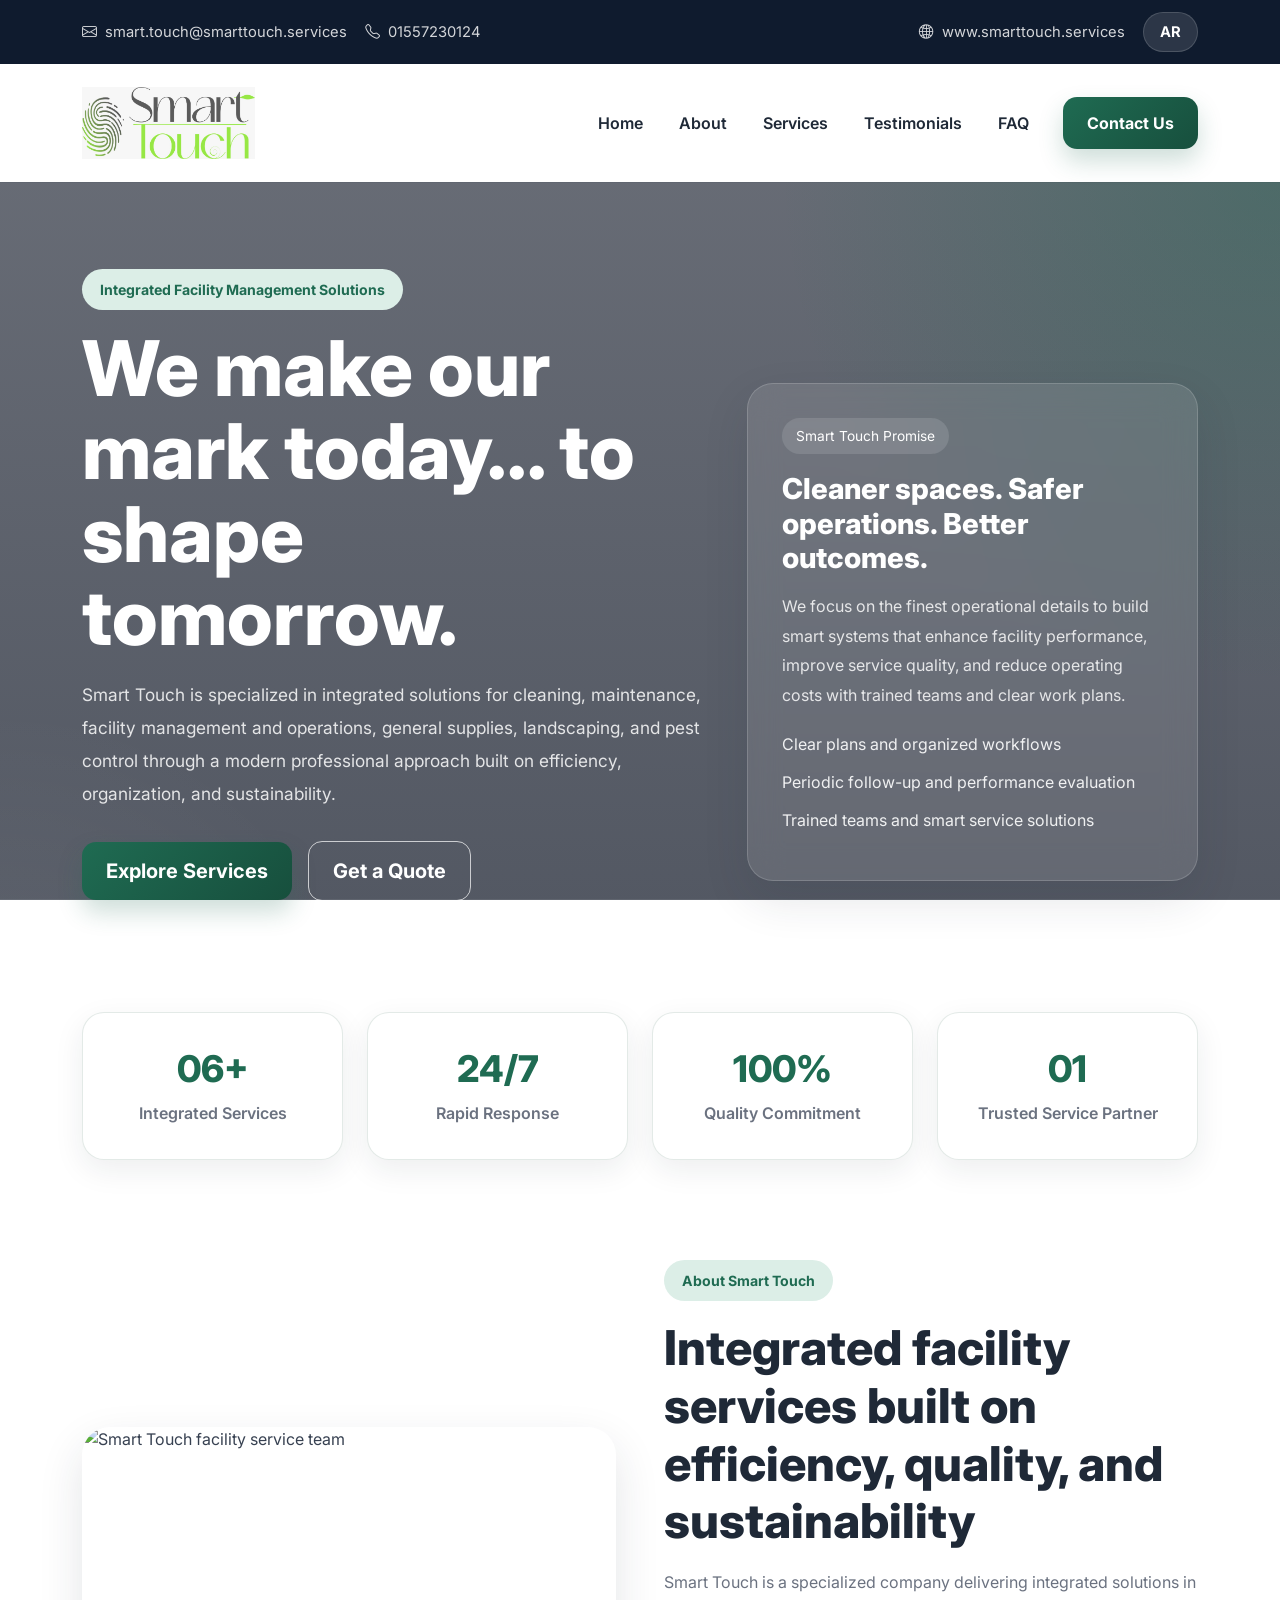
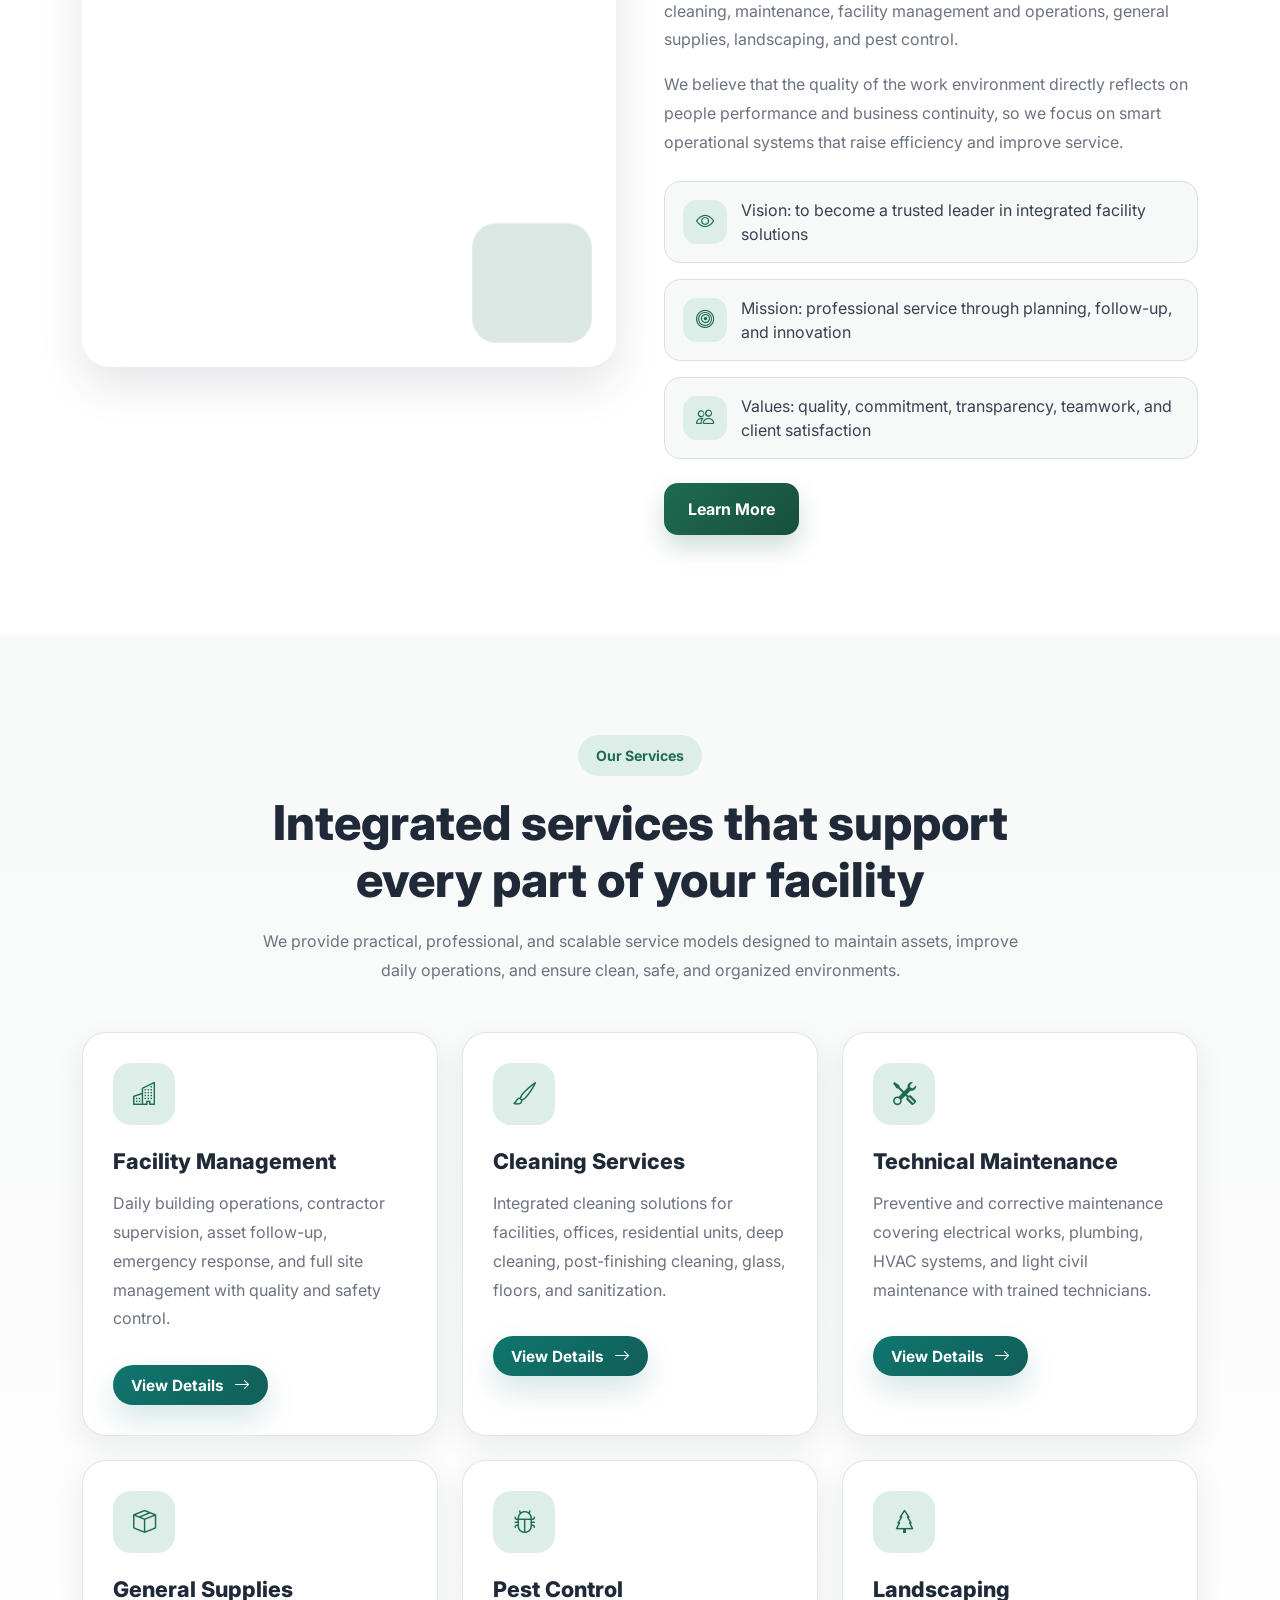
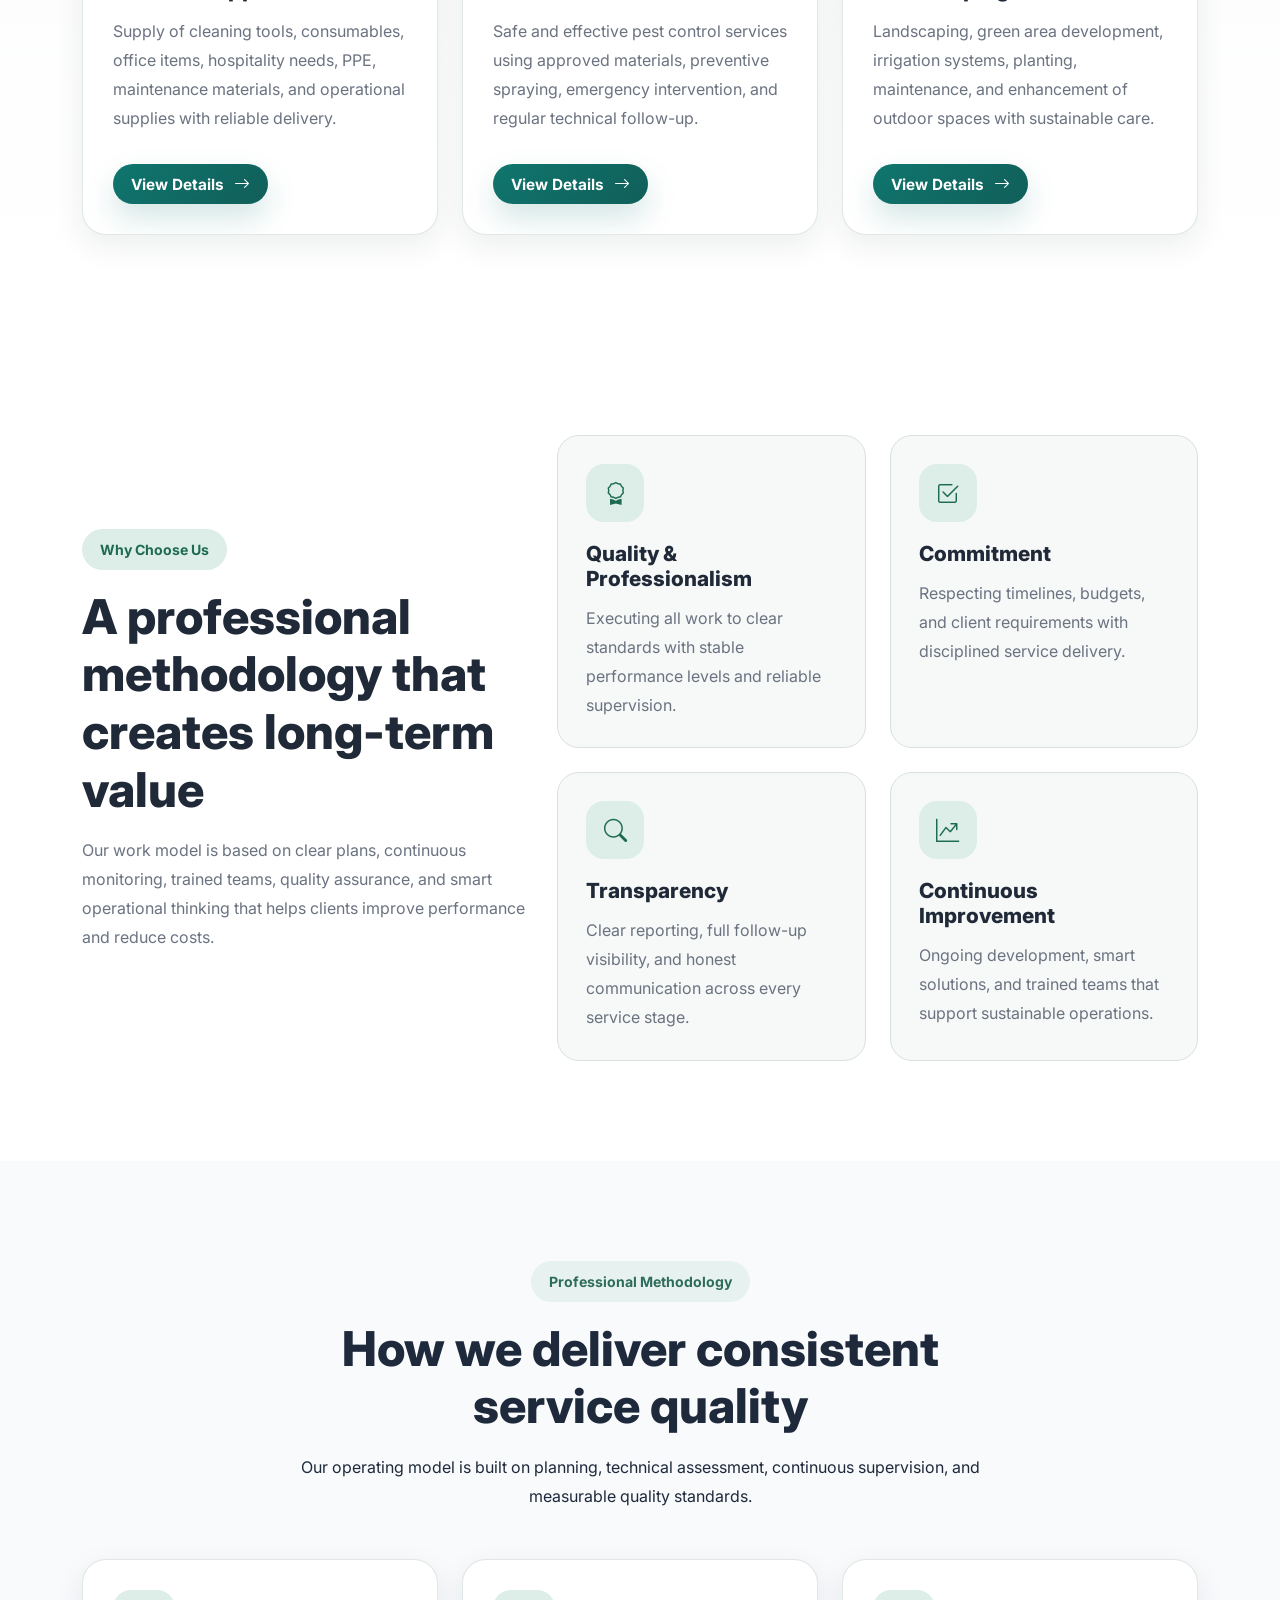
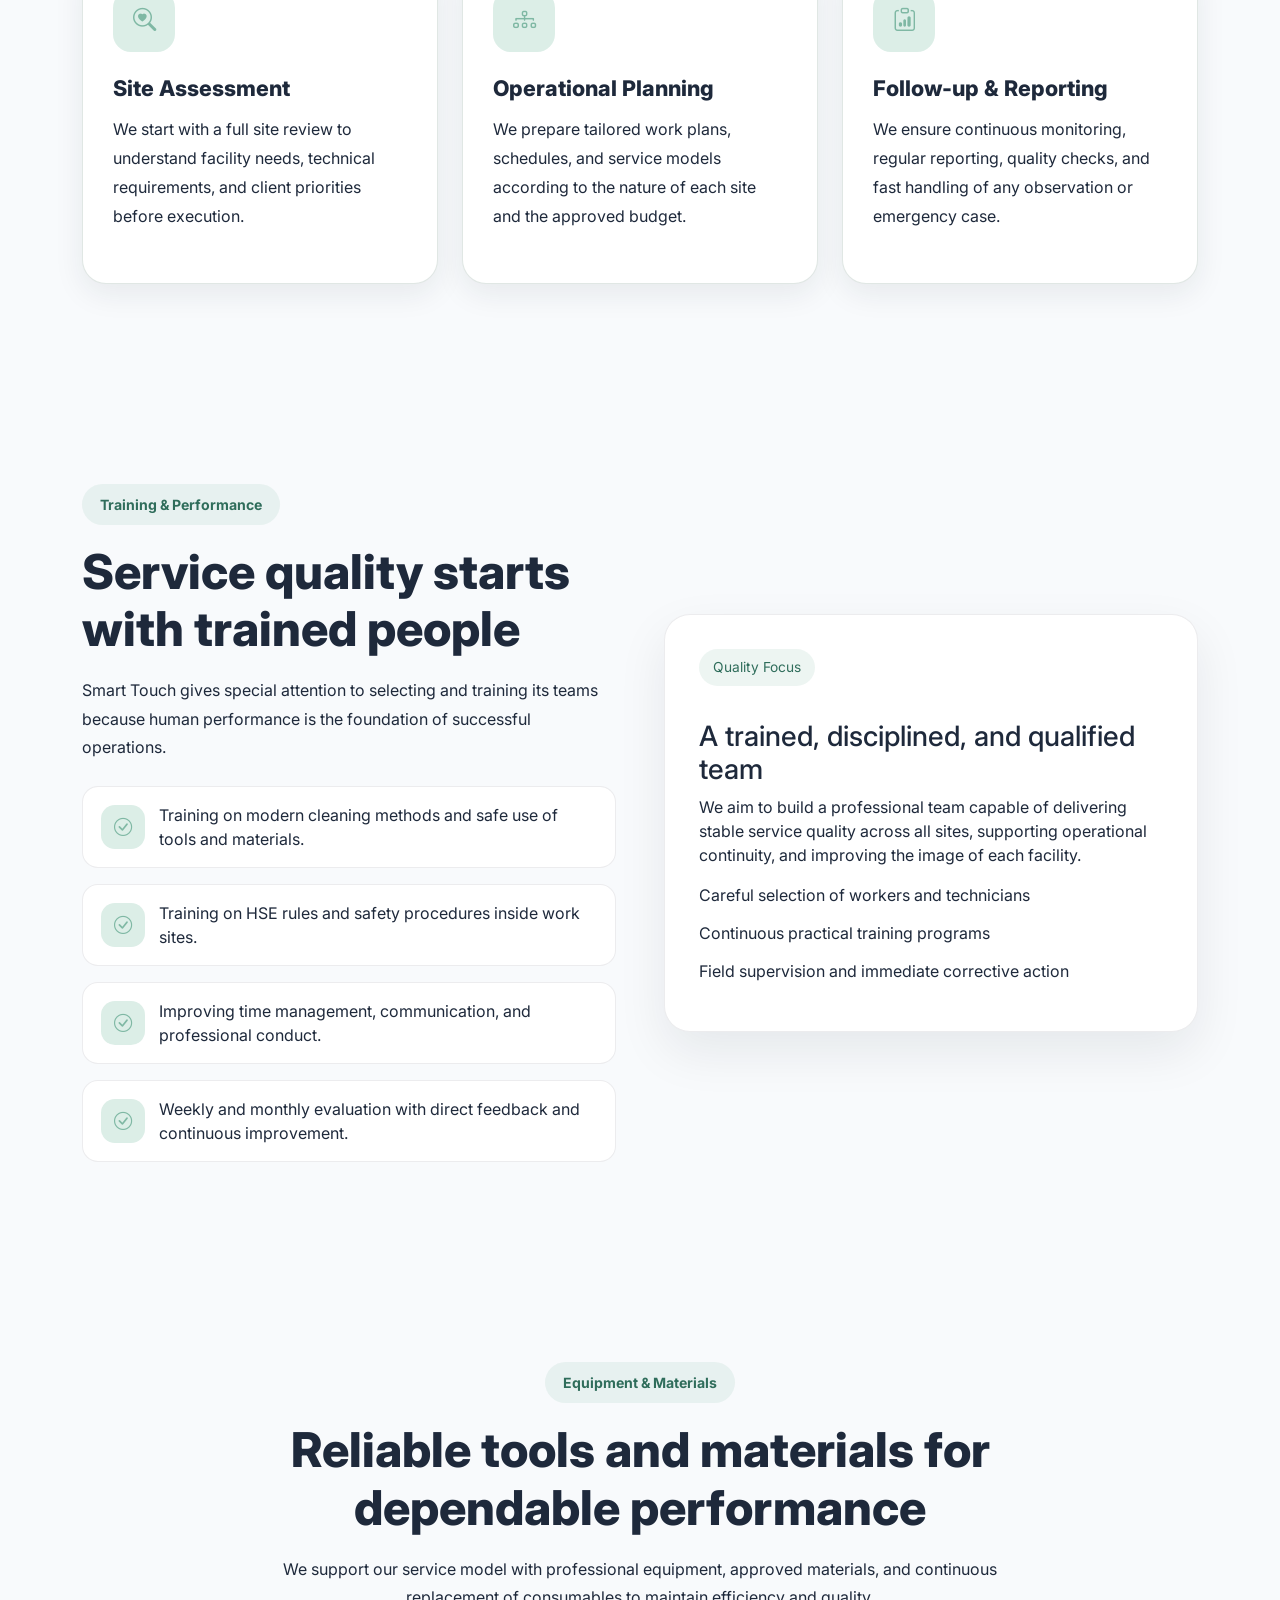
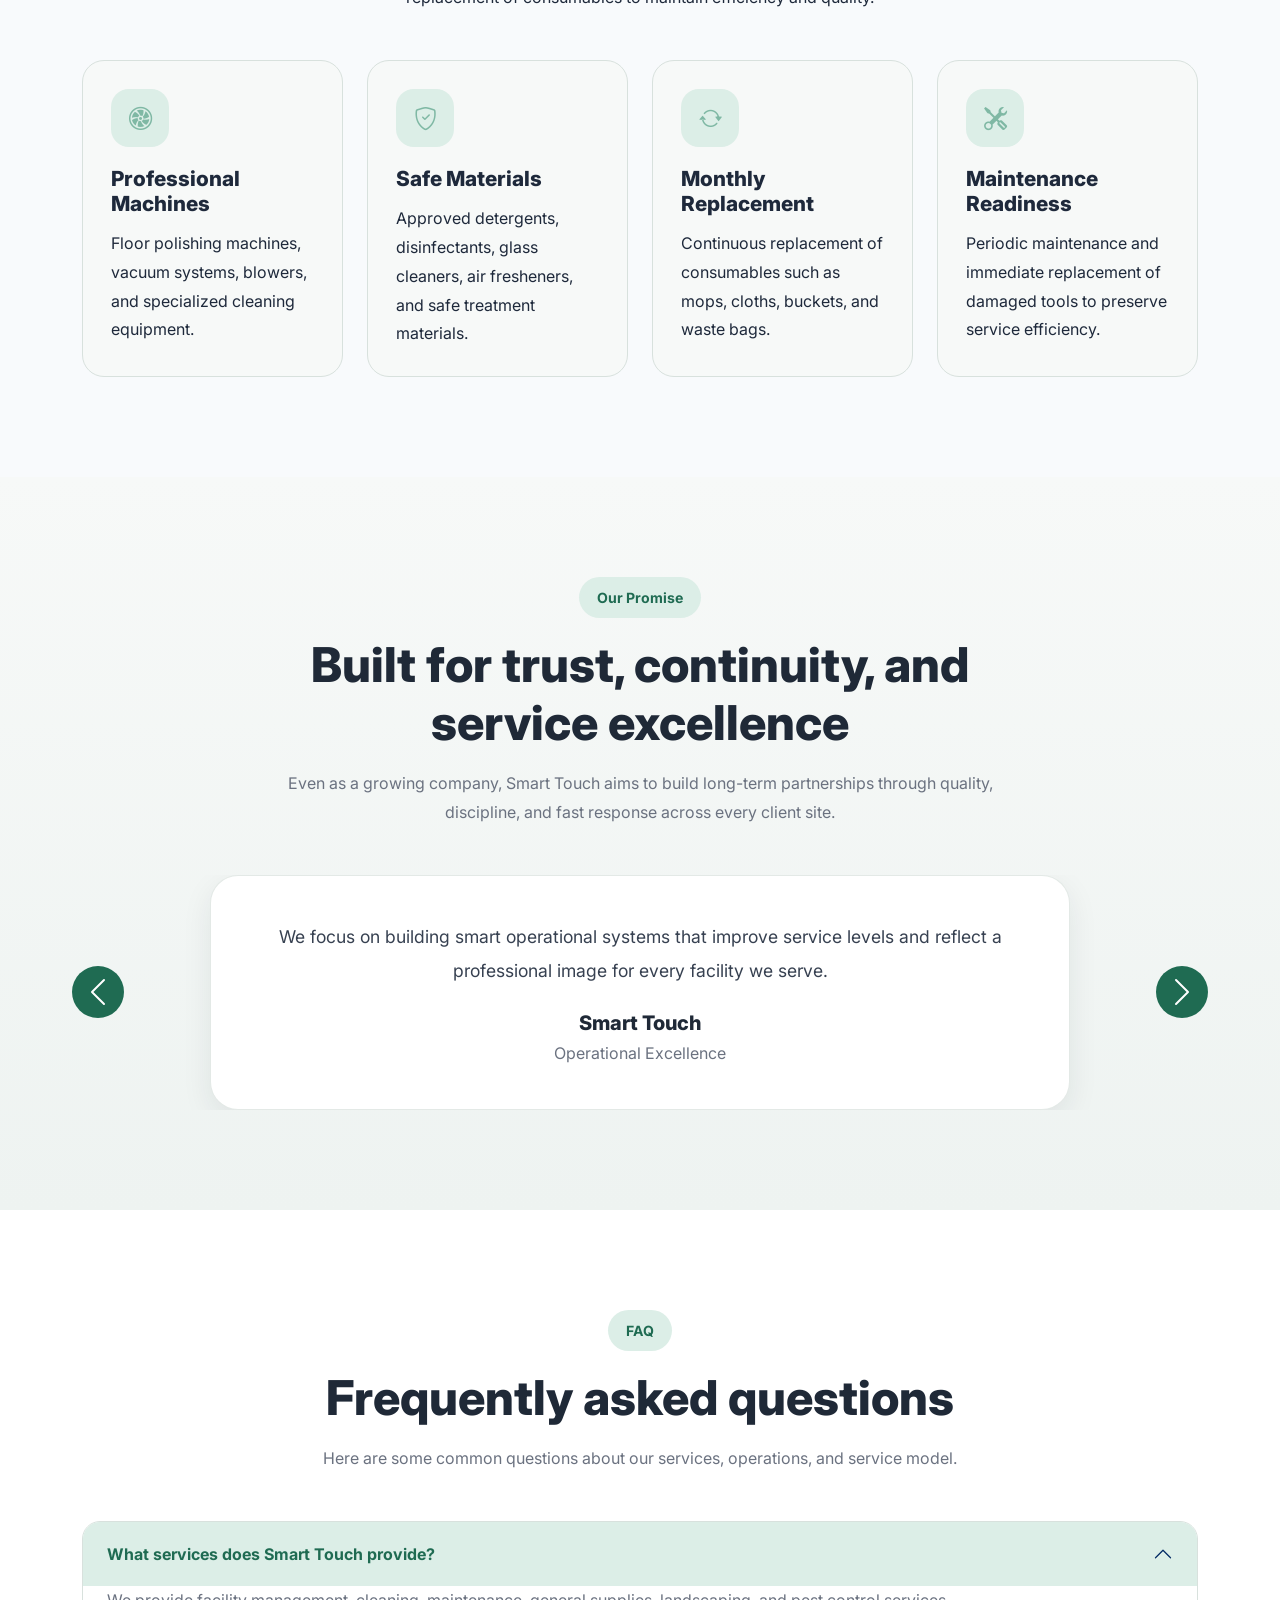
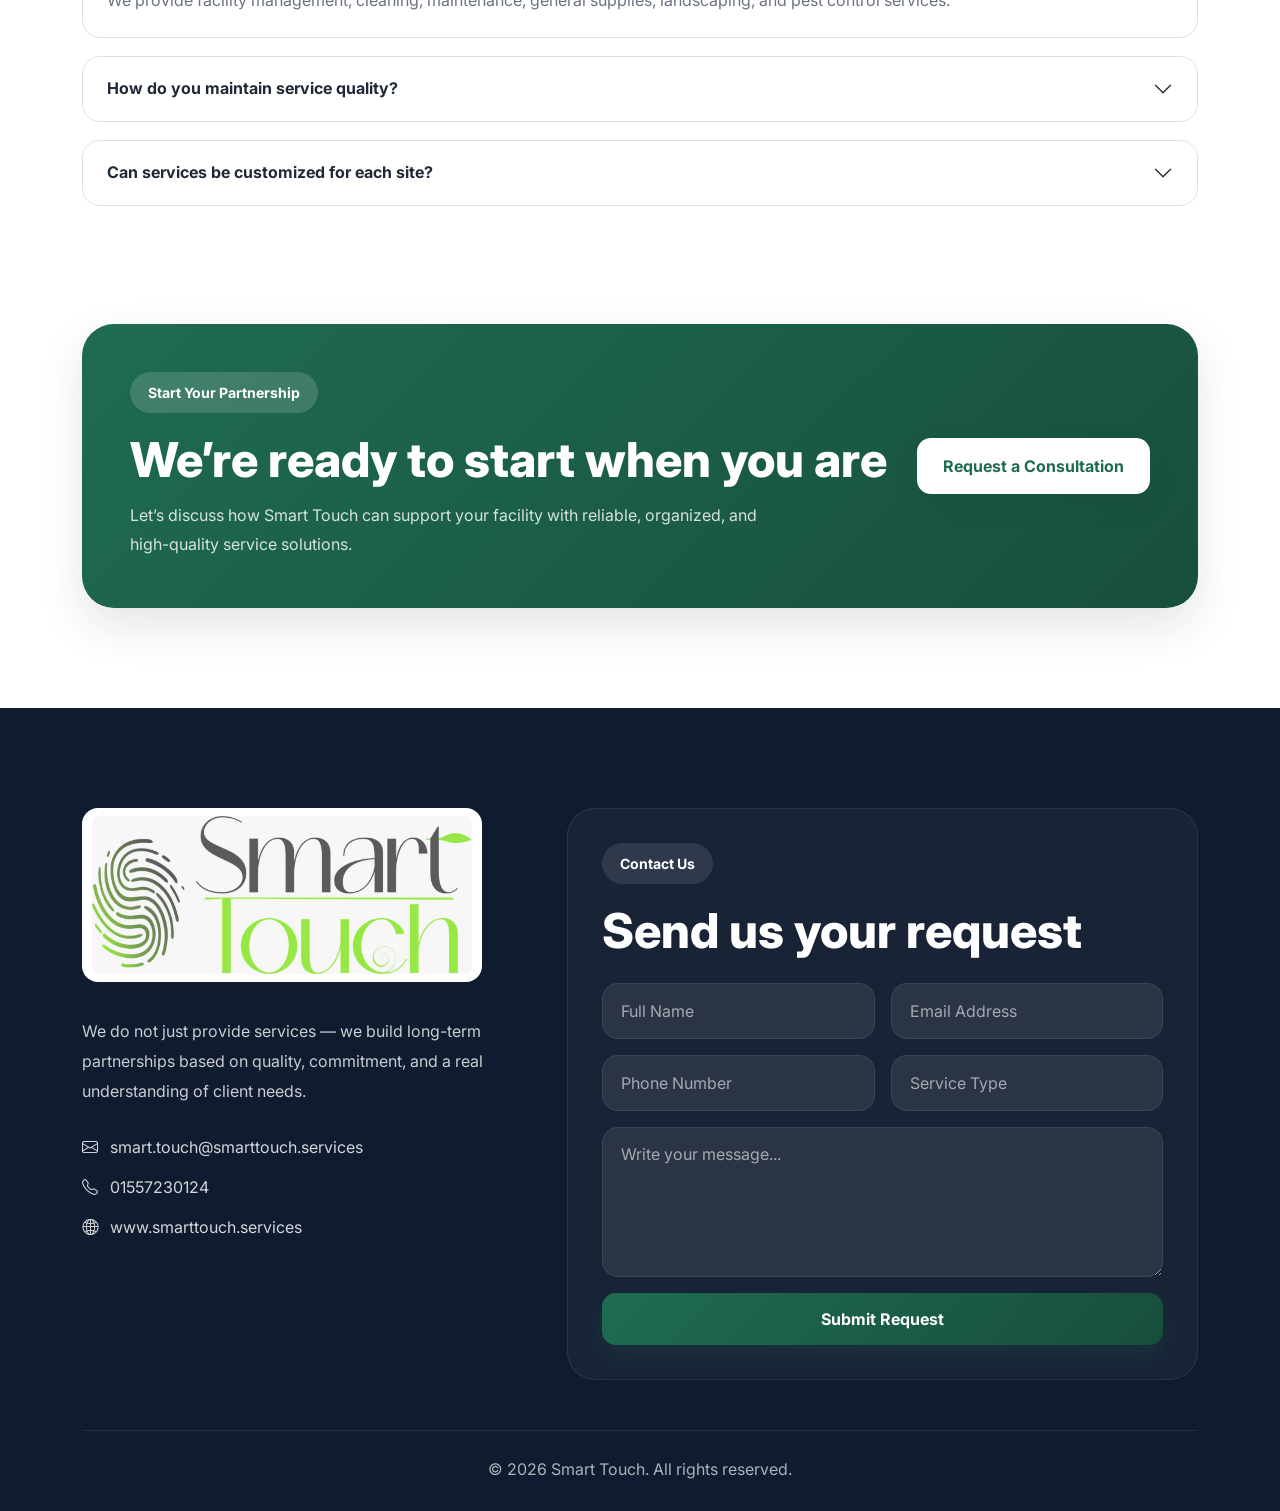
==== commit 560a7ced: "sec commit" ====
--- a/index.html
+++ b/index.html
@@ -6,7 +6,7 @@
   <title>Smart Touch | Facility Management</title>
   <meta
     name="description"
-    content="Smart Touch delivers facility management, maintenance, cleaning, manpower, and operational support services with reliable performance and modern standards."
+    content="Smart Touch provides integrated facility management, cleaning, maintenance, supplies, landscaping, and pest control services."
   />
 
   <link rel="preconnect" href="https://fonts.googleapis.com" />
@@ -28,25 +28,24 @@
   <link rel="stylesheet" href="css/style.css" />
 </head>
 <body>
-  <!-- Topbar -->
   <div class="topbar">
     <div class="container">
       <div class="topbar-wrap">
         <div class="topbar-left">
-          <a href="mailto:your-email@example.com">
+          <a href="mailto:smart.touch@smarttouch.services">
             <i class="bi bi-envelope"></i>
-            <span>your-email@example.com</span>
+            <span>smart.touch@smarttouch.services</span>
           </a>
-          <a href="tel:+000000000000">
+          <a href="tel:01557230124">
             <i class="bi bi-telephone"></i>
-            <span>+00 000 000 0000</span>
+            <span>01557230124</span>
           </a>
         </div>
 
         <div class="topbar-right">
-          <a href="#" class="topbar-link">
-            <i class="bi bi-whatsapp"></i>
-            <span>WhatsApp</span>
+          <a href="https://www.smarttouch.services" class="topbar-link" target="_blank" rel="noopener noreferrer">
+            <i class="bi bi-globe2"></i>
+            <span>www.smarttouch.services</span>
           </a>
 
           <button id="langToggle" class="lang-toggle" type="button">
@@ -57,13 +56,11 @@
     </div>
   </div>
 
-  <!-- Navbar -->
   <header class="site-header">
     <nav class="navbar navbar-expand-lg">
       <div class="container">
-        <a class="navbar-brand" href="index.html">
-          <span class="brand-mark">ST</span>
-          <span class="brand-text">Smart Touch</span>
+        <a class="navbar-brand logo-brand" href="index.html">
+          <img src="images/logo 1.jpeg" alt="Smart Touch Logo" class="site-logo" />
         </a>
 
         <button
@@ -105,7 +102,6 @@
   </header>
 
   <main>
-    <!-- Hero -->
     <section class="hero-section" id="home">
       <div class="hero-overlay"></div>
       <div class="container">
@@ -115,12 +111,13 @@
               <span class="section-chip" data-i18n="heroChip">Integrated Facility Management Solutions</span>
 
               <h1 data-i18n="heroTitle">
-                Smart Operations. Reliable Teams. Better Spaces.
+                We make our mark today... to shape tomorrow.
               </h1>
 
               <p class="hero-text" data-i18n="heroText">
-                Smart Touch provides modern facility management services tailored for commercial,
-                residential, hospitality, and industrial environments with quality, safety, and consistency.
+                Smart Touch is specialized in integrated solutions for cleaning, maintenance,
+                facility management and operations, general supplies, landscaping, and pest control
+                through a modern professional approach built on efficiency, organization, and sustainability.
               </p>
 
               <div class="hero-actions">
@@ -130,16 +127,16 @@
 
               <div class="hero-mini-stats">
                 <div class="mini-stat">
-                  <strong>150+</strong>
-                  <span data-i18n="miniStat1">Completed Projects</span>
-                </div>
-                <div class="mini-stat">
-                  <strong>100+</strong>
-                  <span data-i18n="miniStat2">Happy Clients</span>
+                  <strong>06+</strong>
+                  <span data-i18n="miniStat1">Core Services</span>
                 </div>
                 <div class="mini-stat">
                   <strong>24/7</strong>
-                  <span data-i18n="miniStat3">Operational Support</span>
+                  <span data-i18n="miniStat2">Operational Follow-up</span>
+                </div>
+                <div class="mini-stat">
+                  <strong>100%</strong>
+                  <span data-i18n="miniStat3">Commitment to Quality</span>
                 </div>
               </div>
             </div>
@@ -148,19 +145,19 @@
           <div class="col-lg-5">
             <div class="hero-card glass-card reveal delay-2">
               <div class="hero-card-top">
-                <span class="hero-badge" data-i18n="heroCardBadge">Trusted Service Partner</span>
-              </div>
-
-              <h3 data-i18n="heroCardTitle">Facility excellence with a smarter touch</h3>
+                <span class="hero-badge" data-i18n="heroCardBadge">Smart Touch Promise</span>
+              </div>
+
+              <h3 data-i18n="heroCardTitle">Cleaner spaces. Safer operations. Better outcomes.</h3>
               <p data-i18n="heroCardText">
-                From cleaning and maintenance to manpower and technical support,
-                we help businesses run smoothly with dependable teams and measurable service quality.
+                We focus on the finest operational details to build smart systems that enhance facility performance,
+                improve service quality, and reduce operating costs with trained teams and clear work plans.
               </p>
 
               <ul class="hero-list">
-                <li data-i18n="heroList1"><i class="bi bi-check2-circle"></i> Responsive support teams</li>
-                <li data-i18n="heroList2"><i class="bi bi-check2-circle"></i> Customized service plans</li>
-                <li data-i18n="heroList3"><i class="bi bi-check2-circle"></i> Safety and compliance focused</li>
+                <li data-i18n="heroList1"><i class="bi bi-check2-circle"></i> Clear plans and organized workflows</li>
+                <li data-i18n="heroList2"><i class="bi bi-check2-circle"></i> Periodic follow-up and performance evaluation</li>
+                <li data-i18n="heroList3"><i class="bi bi-check2-circle"></i> Trained teams and smart service solutions</li>
               </ul>
             </div>
           </div>
@@ -168,31 +165,29 @@
       </div>
     </section>
 
-    <!-- Stats -->
     <section class="stats-section">
       <div class="container">
         <div class="stats-grid">
           <div class="stat-box reveal">
-            <h2>105+</h2>
-            <p data-i18n="stat1">Happy Clients</p>
+            <h2>06+</h2>
+            <p data-i18n="stat1">Integrated Services</p>
           </div>
           <div class="stat-box reveal delay-1">
-            <h2>150+</h2>
-            <p data-i18n="stat2">Projects Completed</p>
+            <h2>24/7</h2>
+            <p data-i18n="stat2">Rapid Response</p>
           </div>
           <div class="stat-box reveal delay-2">
-            <h2>03+</h2>
-            <p data-i18n="stat3">Years of Experience</p>
+            <h2>100%</h2>
+            <p data-i18n="stat3">Quality Commitment</p>
           </div>
           <div class="stat-box reveal delay-3">
-            <h2>24/7</h2>
-            <p data-i18n="stat4">Service Availability</p>
+            <h2>01</h2>
+            <p data-i18n="stat4">Trusted Service Partner</p>
           </div>
         </div>
       </div>
     </section>
 
-    <!-- About Preview -->
     <section class="section-padding about-section" id="about">
       <div class="container">
         <div class="row align-items-center g-5">
@@ -201,7 +196,8 @@
               <div class="about-image-card">
                 <img
                   src="https://images.unsplash.com/photo-1581578731548-c64695cc6952?auto=format&fit=crop&w=1200&q=80"
-                  alt="Facility management professionals"
+                  alt="Smart Touch facility service team"
+                  loading="lazy"
                 />
               </div>
             </div>
@@ -210,47 +206,46 @@
           <div class="col-lg-6">
             <div class="section-heading reveal delay-1">
               <span class="section-chip" data-i18n="aboutChip">About Smart Touch</span>
-              <h2 data-i18n="aboutTitle">A dependable partner for cleaner, safer, and more efficient facilities</h2>
+              <h2 data-i18n="aboutTitle">Integrated facility services built on efficiency, quality, and sustainability</h2>
               <p data-i18n="aboutText1">
-                Smart Touch is built to support organizations that need reliable facility services,
-                consistent operations, and service delivery standards they can trust every day.
+                Smart Touch is a specialized company delivering integrated solutions in cleaning,
+                maintenance, facility management and operations, general supplies, landscaping, and pest control.
               </p>
               <p data-i18n="aboutText2">
-                Our approach combines responsive teams, preventive thinking, and quality-focused execution
-                across maintenance, soft services, manpower, and site support operations.
+                We believe that the quality of the work environment directly reflects on people performance and
+                business continuity, so we focus on smart operational systems that raise efficiency and improve service.
               </p>
 
               <div class="about-points">
                 <div class="about-point">
-                  <i class="bi bi-shield-check"></i>
-                  <span data-i18n="aboutPoint1">Reliable and quality-driven service model</span>
+                  <i class="bi bi-eye"></i>
+                  <span data-i18n="aboutPoint1">Vision: to become a trusted leader in integrated facility solutions</span>
                 </div>
                 <div class="about-point">
-                  <i class="bi bi-building-check"></i>
-                  <span data-i18n="aboutPoint2">Tailored support for multiple facility types</span>
+                  <i class="bi bi-bullseye"></i>
+                  <span data-i18n="aboutPoint2">Mission: professional service through planning, follow-up, and innovation</span>
                 </div>
                 <div class="about-point">
                   <i class="bi bi-people"></i>
-                  <span data-i18n="aboutPoint3">Trained teams with professional supervision</span>
-                </div>
-              </div>
-
-              <a href="#" class="btn btn-brand mt-4" data-i18n="aboutBtn">Learn More</a>
+                  <span data-i18n="aboutPoint3">Values: quality, commitment, transparency, teamwork, and client satisfaction</span>
+                </div>
+              </div>
+
+              <a href="#services" class="btn btn-brand mt-4" data-i18n="aboutBtn">Learn More</a>
             </div>
           </div>
         </div>
       </div>
     </section>
 
-    <!-- Services -->
     <section class="section-padding services-section" id="services">
       <div class="container">
         <div class="section-heading text-center mx-auto reveal">
           <span class="section-chip" data-i18n="servicesChip">Our Services</span>
-          <h2 data-i18n="servicesTitle">Smart solutions for every operational need</h2>
+          <h2 data-i18n="servicesTitle">Integrated services that support every part of your facility</h2>
           <p data-i18n="servicesText">
-            We provide scalable service packages designed to support business continuity,
-            workplace standards, and operational performance.
+            We provide practical, professional, and scalable service models designed to maintain assets,
+            improve daily operations, and ensure clean, safe, and organized environments.
           </p>
         </div>
 
@@ -260,81 +255,125 @@
               <div class="service-icon"><i class="bi bi-buildings"></i></div>
               <h3 data-i18n="service1Title">Facility Management</h3>
               <p data-i18n="service1Text">
-                Lorem ipsum dolor sit amet, consectetur adipisicing elit. Quisquam, distinctio.
-              </p>
-              <a href="#" class="service-link" data-i18n="serviceBtn">View Details <i class="bi bi-arrow-right"></i></a>
+                Daily building operations, contractor supervision, asset follow-up, emergency response,
+                and full site management with quality and safety control.
+              </p>
+              <!-- <a href="#contact" class="service-link" data-i18n="serviceBtn">View Details <i class="bi bi-arrow-right"></i></a> -->
+               <button
+  type="button"
+  class="service-link service-modal-btn"
+  data-bs-toggle="modal"
+  data-bs-target="#facilityModal"
+>
+  View Details <i class="bi bi-arrow-right"></i>
+</button>
             </div>
           </div>
 
           <div class="col-md-6 col-lg-4">
             <div class="service-card reveal delay-1">
-              <div class="service-icon"><i class="bi bi-tools"></i></div>
-              <h3 data-i18n="service2Title">MEP Maintenance</h3>
+              <div class="service-icon"><i class="bi bi-brush"></i></div>
+              <h3 data-i18n="service2Title">Cleaning Services</h3>
               <p data-i18n="service2Text">
-                Lorem ipsum dolor sit amet, consectetur adipisicing elit. Quisquam, distinctio.
-              </p>
-              <a href="#" class="service-link" data-i18n="serviceBtn">View Details <i class="bi bi-arrow-right"></i></a>
-            </div>
+                Integrated cleaning solutions for facilities, offices, residential units,
+                deep cleaning, post-finishing cleaning, glass, floors, and sanitization.
+              </p>
+<button
+  type="button"
+  class="service-link service-modal-btn"
+  data-bs-toggle="modal"
+  data-bs-target="#cleaningModal"
+>
+  View Details <i class="bi bi-arrow-right"></i>
+</button>            </div>
           </div>
 
           <div class="col-md-6 col-lg-4">
             <div class="service-card reveal delay-2">
-              <div class="service-icon"><i class="bi bi-brush"></i></div>
-              <h3 data-i18n="service3Title">Specialized Cleaning</h3>
+              <div class="service-icon"><i class="bi bi-tools"></i></div>
+              <h3 data-i18n="service3Title">Technical Maintenance</h3>
               <p data-i18n="service3Text">
-                Lorem ipsum dolor sit amet, consectetur adipisicing elit. Quisquam, distinctio.
-              </p>
-              <a href="#" class="service-link" data-i18n="serviceBtn">View Details <i class="bi bi-arrow-right"></i></a>
-            </div>
+                Preventive and corrective maintenance covering electrical works, plumbing,
+                HVAC systems, and light civil maintenance with trained technicians.
+              </p>
+<button
+  type="button"
+  class="service-link service-modal-btn"
+  data-bs-toggle="modal"
+  data-bs-target="#maintenanceModal"
+>
+  View Details <i class="bi bi-arrow-right"></i>
+</button>            </div>
           </div>
 
           <div class="col-md-6 col-lg-4">
             <div class="service-card reveal">
-              <div class="service-icon"><i class="bi bi-person-workspace"></i></div>
-              <h3 data-i18n="service4Title">Manpower Supply</h3>
+              <div class="service-icon"><i class="bi bi-box-seam"></i></div>
+              <h3 data-i18n="service4Title">General Supplies</h3>
               <p data-i18n="service4Text">
-                Lorem ipsum dolor sit amet, consectetur adipisicing elit. Quisquam, distinctio.
-              </p>
-              <a href="#" class="service-link" data-i18n="serviceBtn">View Details <i class="bi bi-arrow-right"></i></a>
-            </div>
+                Supply of cleaning tools, consumables, office items, hospitality needs,
+                PPE, maintenance materials, and operational supplies with reliable delivery.
+              </p>
+<button
+  type="button"
+  class="service-link service-modal-btn"
+  data-bs-toggle="modal"
+  data-bs-target="#suppliesModal"
+>
+  View Details <i class="bi bi-arrow-right"></i>
+</button>            </div>
           </div>
 
           <div class="col-md-6 col-lg-4">
             <div class="service-card reveal delay-1">
-              <div class="service-icon"><i class="bi bi-tree"></i></div>
-              <h3 data-i18n="service5Title">Landscape Services</h3>
+              <div class="service-icon"><i class="bi bi-bug"></i></div>
+              <h3 data-i18n="service5Title">Pest Control</h3>
               <p data-i18n="service5Text">
-                Lorem ipsum dolor sit amet, consectetur adipisicing elit. Quisquam, distinctio.
-              </p>
-              <a href="#" class="service-link" data-i18n="serviceBtn">View Details <i class="bi bi-arrow-right"></i></a>
-            </div>
+                Safe and effective pest control services using approved materials, preventive spraying,
+                emergency intervention, and regular technical follow-up.
+              </p>
+<button
+  type="button"
+  class="service-link service-modal-btn"
+  data-bs-toggle="modal"
+  data-bs-target="#pestModal"
+>
+  View Details <i class="bi bi-arrow-right"></i>
+</button>            </div>
           </div>
 
           <div class="col-md-6 col-lg-4">
             <div class="service-card reveal delay-2">
-              <div class="service-icon"><i class="bi bi-clipboard2-pulse"></i></div>
-              <h3 data-i18n="service6Title">Operational Support</h3>
+              <div class="service-icon"><i class="bi bi-tree"></i></div>
+              <h3 data-i18n="service6Title">Landscaping</h3>
               <p data-i18n="service6Text">
-                Lorem ipsum dolor sit amet, consectetur adipisicing elit. Quisquam, distinctio.
-              </p>
-              <a href="#" class="service-link" data-i18n="serviceBtn">View Details <i class="bi bi-arrow-right"></i></a>
+                Landscaping, green area development, irrigation systems, planting, maintenance,
+                and enhancement of outdoor spaces with sustainable care.
+              </p>
+<button
+  type="button"
+  class="service-link service-modal-btn"
+  data-bs-toggle="modal"
+  data-bs-target="#landscapeModal"
+>
+  View Details <i class="bi bi-arrow-right"></i>
+</button>
             </div>
           </div>
         </div>
       </div>
     </section>
 
-    <!-- Why Us -->
     <section class="section-padding why-us-section">
       <div class="container">
         <div class="row g-4 align-items-center">
           <div class="col-lg-5">
             <div class="section-heading reveal">
               <span class="section-chip" data-i18n="whyChip">Why Choose Us</span>
-              <h2 data-i18n="whyTitle">Service quality backed by consistency and care</h2>
+              <h2 data-i18n="whyTitle">A professional methodology that creates long-term value</h2>
               <p data-i18n="whyText">
-                We help clients reduce operational friction and improve service outcomes through
-                practical execution, trained teams, and performance-focused support.
+                Our work model is based on clear plans, continuous monitoring, trained teams, quality assurance,
+                and smart operational thinking that helps clients improve performance and reduce costs.
               </p>
             </div>
           </div>
@@ -343,33 +382,33 @@
             <div class="row g-4">
               <div class="col-md-6">
                 <div class="feature-card reveal">
-                  <i class="bi bi-lightning-charge"></i>
-                  <h3 data-i18n="feature1Title">Fast Response</h3>
-                  <p data-i18n="feature1Text">Quick deployment and efficient communication for urgent and routine requirements.</p>
+                  <i class="bi bi-award"></i>
+                  <h3 data-i18n="feature1Title">Quality & Professionalism</h3>
+                  <p data-i18n="feature1Text">Executing all work to clear standards with stable performance levels and reliable supervision.</p>
                 </div>
               </div>
 
               <div class="col-md-6">
                 <div class="feature-card reveal delay-1">
-                  <i class="bi bi-award"></i>
-                  <h3 data-i18n="feature2Title">Quality Standards</h3>
-                  <p data-i18n="feature2Text">Service procedures designed around reliability, cleanliness, and measurable outcomes.</p>
+                  <i class="bi bi-check2-square"></i>
+                  <h3 data-i18n="feature2Title">Commitment</h3>
+                  <p data-i18n="feature2Text">Respecting timelines, budgets, and client requirements with disciplined service delivery.</p>
                 </div>
               </div>
 
               <div class="col-md-6">
                 <div class="feature-card reveal delay-2">
-                  <i class="bi bi-diagram-3"></i>
-                  <h3 data-i18n="feature3Title">Flexible Solutions</h3>
-                  <p data-i18n="feature3Text">Custom service plans built around different sectors, property types, and operating models.</p>
+                  <i class="bi bi-search"></i>
+                  <h3 data-i18n="feature3Title">Transparency</h3>
+                  <p data-i18n="feature3Text">Clear reporting, full follow-up visibility, and honest communication across every service stage.</p>
                 </div>
               </div>
 
               <div class="col-md-6">
                 <div class="feature-card reveal delay-3">
-                  <i class="bi bi-person-check"></i>
-                  <h3 data-i18n="feature4Title">Professional Teams</h3>
-                  <p data-i18n="feature4Text">Well-managed staff and supervisors focused on consistency, professionalism, and safety.</p>
+                  <i class="bi bi-graph-up-arrow"></i>
+                  <h3 data-i18n="feature4Title">Continuous Improvement</h3>
+                  <p data-i18n="feature4Text">Ongoing development, smart solutions, and trained teams that support sustainable operations.</p>
                 </div>
               </div>
             </div>
@@ -378,14 +417,154 @@
       </div>
     </section>
 
-    <!-- Testimonials -->
+    <section class="section-padding methodology-section">
+      <div class="container">
+        <div class="section-heading text-center mx-auto reveal">
+          <span class="section-chip" data-i18n="methodologyChip">Professional Methodology</span>
+          <h2 data-i18n="methodologyTitle">How we deliver consistent service quality</h2>
+          <p data-i18n="methodologyText">
+            Our operating model is built on planning, technical assessment, continuous supervision, and measurable quality standards.
+          </p>
+        </div>
+
+        <div class="row g-4 mt-4">
+          <div class="col-md-6 col-lg-4">
+            <div class="service-card reveal">
+              <div class="service-icon"><i class="bi bi-search-heart"></i></div>
+              <h3 data-i18n="methodology1Title">Site Assessment</h3>
+              <p data-i18n="methodology1Text">
+                We start with a full site review to understand facility needs, technical requirements, and client priorities before execution.
+              </p>
+            </div>
+          </div>
+
+          <div class="col-md-6 col-lg-4">
+            <div class="service-card reveal delay-1">
+              <div class="service-icon"><i class="bi bi-diagram-3"></i></div>
+              <h3 data-i18n="methodology2Title">Operational Planning</h3>
+              <p data-i18n="methodology2Text">
+                We prepare tailored work plans, schedules, and service models according to the nature of each site and the approved budget.
+              </p>
+            </div>
+          </div>
+
+          <div class="col-md-6 col-lg-4">
+            <div class="service-card reveal delay-2">
+              <div class="service-icon"><i class="bi bi-clipboard-data"></i></div>
+              <h3 data-i18n="methodology3Title">Follow-up & Reporting</h3>
+              <p data-i18n="methodology3Text">
+                We ensure continuous monitoring, regular reporting, quality checks, and fast handling of any observation or emergency case.
+              </p>
+            </div>
+          </div>
+        </div>
+      </div>
+    </section>
+
+    <section class="section-padding training-section">
+      <div class="container">
+        <div class="row align-items-center g-5">
+          <div class="col-lg-6">
+            <div class="section-heading reveal">
+              <span class="section-chip" data-i18n="trainingChip">Training & Performance</span>
+              <h2 data-i18n="trainingTitle">Service quality starts with trained people</h2>
+              <p data-i18n="trainingText">
+                Smart Touch gives special attention to selecting and training its teams because human performance is the foundation of successful operations.
+              </p>
+
+              <div class="about-points mt-4">
+                <div class="about-point">
+                  <i class="bi bi-check-circle"></i>
+                  <span data-i18n="trainingPoint1">Training on modern cleaning methods and safe use of tools and materials.</span>
+                </div>
+                <div class="about-point">
+                  <i class="bi bi-check-circle"></i>
+                  <span data-i18n="trainingPoint2">Training on HSE rules and safety procedures inside work sites.</span>
+                </div>
+                <div class="about-point">
+                  <i class="bi bi-check-circle"></i>
+                  <span data-i18n="trainingPoint3">Improving time management, communication, and professional conduct.</span>
+                </div>
+                <div class="about-point">
+                  <i class="bi bi-check-circle"></i>
+                  <span data-i18n="trainingPoint4">Weekly and monthly evaluation with direct feedback and continuous improvement.</span>
+                </div>
+              </div>
+            </div>
+          </div>
+
+          <div class="col-lg-6">
+            <div class="glass-card reveal delay-2">
+              <span class="hero-badge" data-i18n="trainingBadge">Quality Focus</span>
+              <h3 class="mt-3" data-i18n="trainingCardTitle">A trained, disciplined, and qualified team</h3>
+              <p data-i18n="trainingCardText">
+                We aim to build a professional team capable of delivering stable service quality across all sites, supporting operational continuity, and improving the image of each facility.
+              </p>
+              <ul class="hero-list">
+                <li data-i18n="trainingList1"><i class="bi bi-check2-circle"></i> Careful selection of workers and technicians</li>
+                <li data-i18n="trainingList2"><i class="bi bi-check2-circle"></i> Continuous practical training programs</li>
+                <li data-i18n="trainingList3"><i class="bi bi-check2-circle"></i> Field supervision and immediate corrective action</li>
+              </ul>
+            </div>
+          </div>
+        </div>
+      </div>
+    </section>
+
+    <section class="section-padding equipment-section">
+      <div class="container">
+        <div class="section-heading text-center mx-auto reveal">
+          <span class="section-chip" data-i18n="equipmentChip">Equipment & Materials</span>
+          <h2 data-i18n="equipmentTitle">Reliable tools and materials for dependable performance</h2>
+          <p data-i18n="equipmentText">
+            We support our service model with professional equipment, approved materials, and continuous replacement of consumables to maintain efficiency and quality.
+          </p>
+        </div>
+
+        <div class="row g-4 mt-4">
+          <div class="col-md-6 col-lg-3">
+            <div class="feature-card reveal">
+              <i class="bi bi-fan"></i>
+              <h3 data-i18n="equipment1Title">Professional Machines</h3>
+              <p data-i18n="equipment1Text">Floor polishing machines, vacuum systems, blowers, and specialized cleaning equipment.</p>
+            </div>
+          </div>
+
+          <div class="col-md-6 col-lg-3">
+            <div class="feature-card reveal delay-1">
+              <i class="bi bi-shield-check"></i>
+              <h3 data-i18n="equipment2Title">Safe Materials</h3>
+              <p data-i18n="equipment2Text">Approved detergents, disinfectants, glass cleaners, air fresheners, and safe treatment materials.</p>
+            </div>
+          </div>
+
+          <div class="col-md-6 col-lg-3">
+            <div class="feature-card reveal delay-2">
+              <i class="bi bi-arrow-repeat"></i>
+              <h3 data-i18n="equipment3Title">Monthly Replacement</h3>
+              <p data-i18n="equipment3Text">Continuous replacement of consumables such as mops, cloths, buckets, and waste bags.</p>
+            </div>
+          </div>
+
+          <div class="col-md-6 col-lg-3">
+            <div class="feature-card reveal delay-3">
+              <i class="bi bi-tools"></i>
+              <h3 data-i18n="equipment4Title">Maintenance Readiness</h3>
+              <p data-i18n="equipment4Text">Periodic maintenance and immediate replacement of damaged tools to preserve service efficiency.</p>
+            </div>
+          </div>
+        </div>
+      </div>
+    </section>
+
     <section class="section-padding testimonials-section" id="testimonials">
       <div class="container">
         <div class="section-heading text-center mx-auto reveal">
-          <span class="section-chip" data-i18n="testimonialsChip">Testimonials</span>
-          <h2 data-i18n="testimonialsTitle">What our clients say</h2>
+          <span class="section-chip" data-i18n="testimonialsChip">Our Promise</span>
+          <h2 data-i18n="testimonialsTitle">Built for trust, continuity, and service excellence</h2>
           <p data-i18n="testimonialsText">
-            We build long-term relationships through dependable service and operational excellence.
+            Even as a growing company, Smart Touch aims to build long-term partnerships through quality,
+            discipline, and fast response across every client site.
           </p>
         </div>
 
@@ -394,31 +573,33 @@
             <div class="carousel-item active">
               <div class="testimonial-card">
                 <p data-i18n="testimonial1Text">
-                  “Their team is professional, responsive, and committed to service excellence.
-                  We’ve seen real improvement in our daily operations.”
+                  We focus on building smart operational systems that improve service levels and
+                  reflect a professional image for every facility we serve.
                 </p>
-                <h5 data-i18n="testimonial1Name">Operations Manager</h5>
-                <span data-i18n="testimonial1Role">Corporate Client</span>
+                <h5 data-i18n="testimonial1Name">Smart Touch</h5>
+                <span data-i18n="testimonial1Role">Operational Excellence</span>
               </div>
             </div>
 
             <div class="carousel-item">
               <div class="testimonial-card">
                 <p data-i18n="testimonial2Text">
-                  “Smart Touch delivered reliable support and consistent quality across our facility requirements.”
+                  Our trained teams and follow-up processes are designed to ensure consistent quality
+                  and better performance across all sites.
                 </p>
-                <h5 data-i18n="testimonial2Name">Project Director</h5>
-                <span data-i18n="testimonial2Role">Commercial Client</span>
+                <h5 data-i18n="testimonial2Name">Smart Touch</h5>
+                <span data-i18n="testimonial2Role">Quality Commitment</span>
               </div>
             </div>
 
             <div class="carousel-item">
               <div class="testimonial-card">
                 <p data-i18n="testimonial3Text">
-                  “We value their professionalism, flexibility, and ability to respond quickly to operational needs.”
+                  We do not only provide services; we build long-term partnerships based on trust,
+                  quality, and a true understanding of client needs.
                 </p>
-                <h5 data-i18n="testimonial3Name">Facility Supervisor</h5>
-                <span data-i18n="testimonial3Role">Hospitality Client</span>
+                <h5 data-i18n="testimonial3Name">Smart Touch</h5>
+                <span data-i18n="testimonial3Role">Long-Term Partnership</span>
               </div>
             </div>
           </div>
@@ -435,14 +616,13 @@
       </div>
     </section>
 
-    <!-- FAQ -->
     <section class="section-padding faq-section" id="faq">
       <div class="container">
         <div class="section-heading text-center mx-auto reveal">
           <span class="section-chip" data-i18n="faqChip">FAQ</span>
           <h2 data-i18n="faqTitle">Frequently asked questions</h2>
           <p data-i18n="faqText">
-            Here are some common questions about our services and operating model.
+            Here are some common questions about our services, operations, and service model.
           </p>
         </div>
 
@@ -450,12 +630,12 @@
           <div class="accordion-item">
             <h2 class="accordion-header">
               <button class="accordion-button" type="button" data-bs-toggle="collapse" data-bs-target="#faqOne">
-                <span data-i18n="faq1Question">What types of facilities do you support?</span>
+                <span data-i18n="faq1Question">What services does Smart Touch provide?</span>
               </button>
             </h2>
             <div id="faqOne" class="accordion-collapse collapse show" data-bs-parent="#faqAccordion">
               <div class="accordion-body" data-i18n="faq1Answer">
-                We support commercial, residential, hospitality, healthcare, industrial, and mixed-use facilities.
+                We provide facility management, cleaning, maintenance, general supplies, landscaping, and pest control services.
               </div>
             </div>
           </div>
@@ -463,12 +643,12 @@
           <div class="accordion-item">
             <h2 class="accordion-header">
               <button class="accordion-button collapsed" type="button" data-bs-toggle="collapse" data-bs-target="#faqTwo">
-                <span data-i18n="faq2Question">Can services be customized for our site needs?</span>
+                <span data-i18n="faq2Question">How do you maintain service quality?</span>
               </button>
             </h2>
             <div id="faqTwo" class="accordion-collapse collapse" data-bs-parent="#faqAccordion">
               <div class="accordion-body" data-i18n="faq2Answer">
-                Yes, we prepare tailored service packages based on your operational scope, site conditions, and priorities.
+                Through trained staff, clear work plans, field supervision, periodic evaluation, and continuous improvement systems.
               </div>
             </div>
           </div>
@@ -476,12 +656,12 @@
           <div class="accordion-item">
             <h2 class="accordion-header">
               <button class="accordion-button collapsed" type="button" data-bs-toggle="collapse" data-bs-target="#faqThree">
-                <span data-i18n="faq3Question">Do you provide ongoing support and supervision?</span>
+                <span data-i18n="faq3Question">Can services be customized for each site?</span>
               </button>
             </h2>
             <div id="faqThree" class="accordion-collapse collapse" data-bs-parent="#faqAccordion">
               <div class="accordion-body" data-i18n="faq3Answer">
-                Absolutely. Our service model includes follow-up, supervision, and quality monitoring for continuity and improvement.
+                Yes. We assess every site first, then prepare a tailored operational plan based on facility type and client requirements.
               </div>
             </div>
           </div>
@@ -489,15 +669,14 @@
       </div>
     </section>
 
-    <!-- CTA -->
     <section class="cta-section">
       <div class="container">
         <div class="cta-box reveal">
           <div>
-            <span class="section-chip light-chip" data-i18n="ctaChip">Let’s Work Together</span>
-            <h2 data-i18n="ctaTitle">Need a smarter facility service partner?</h2>
+            <span class="section-chip light-chip" data-i18n="ctaChip">Start Your Partnership</span>
+            <h2 data-i18n="ctaTitle">We’re ready to start when you are</h2>
             <p data-i18n="ctaText">
-              Talk to our team about your facility, manpower, maintenance, or operational support needs.
+              Let’s discuss how Smart Touch can support your facility with reliable, organized, and high-quality service solutions.
             </p>
           </div>
           <a href="#contact" class="btn btn-light-brand" data-i18n="ctaBtn">Request a Consultation</a>
@@ -506,34 +685,31 @@
     </section>
   </main>
 
-  <!-- Footer / Contact -->
   <footer class="site-footer" id="contact">
     <div class="container">
       <div class="row g-5">
         <div class="col-lg-5">
           <div class="footer-brand">
-            <a class="navbar-brand footer-logo" href="index.html">
-              <span class="brand-mark">ST</span>
-              <span class="brand-text">Smart Touch</span>
-            </a>
+            <a class="navbar-brand footer-logo logo-brand" href="index.html">
+<img src="images/logo 1.jpeg" alt="Smart Touch Logo" class="site-logo footer-site-logo" />            </a>
 
             <p data-i18n="footerText">
-              Smart Touch provides reliable facility management solutions designed to improve
-              service quality, operational continuity, and workplace standards.
+              We do not just provide services — we build long-term partnerships based on quality,
+              commitment, and a real understanding of client needs.
             </p>
 
             <div class="footer-contact-list">
-              <a href="mailto:your-email@example.com">
+              <a href="mailto:smart.touch@smarttouch.services">
                 <i class="bi bi-envelope"></i>
-                <span>your-email@example.com</span>
+                <span>smart.touch@smarttouch.services</span>
               </a>
-              <a href="tel:+000000000000">
+              <a href="tel:01557230124">
                 <i class="bi bi-telephone"></i>
-                <span>+00 000 000 0000</span>
+                <span>01557230124</span>
               </a>
-              <a href="#">
-                <i class="bi bi-whatsapp"></i>
-                <span>WhatsApp Placeholder</span>
+              <a href="https://www.smarttouch.services" target="_blank" rel="noopener noreferrer">
+                <i class="bi bi-globe2"></i>
+                <span>www.smarttouch.services</span>
               </a>
             </div>
           </div>
@@ -546,7 +722,7 @@
               <h2 data-i18n="contactTitle">Send us your request</h2>
             </div>
 
-            <form class="contact-form">
+            <!-- <form class="contact-form">
               <div class="row g-3">
                 <div class="col-md-6">
                   <input type="text" class="form-control" placeholder="Full Name" data-i18n-placeholder="formName" />
@@ -567,8 +743,93 @@
                   <button type="submit" class="btn btn-brand w-100" data-i18n="formBtn">Submit Request</button>
                 </div>
               </div>
-            </form>
-          </div>
+            </form> -->
+         <form
+  class="contact-form needs-validation"
+  id="contact-form"
+  action="https://formsubmit.co/midomedany01555@gmail.com"
+  method="POST"
+  novalidate
+>
+  <input type="hidden" name="_subject" value="New Smart Touch Website Lead" />
+  <input type="hidden" name="_template" value="table" />
+<input type="hidden" name="_next" value="http://localhost:5500/thank-you.html" />
+  <input type="hidden" name="_captcha" value="false" />
+
+  <div style="display: none;">
+    <input type="text" name="_honey" tabindex="-1" autocomplete="off" />
+  </div>
+
+  <div class="row g-3">
+    <div class="col-md-6">
+      <input
+        type="text"
+        class="form-control"
+        name="name"
+        placeholder="Full Name"
+        data-i18n-placeholder="formName"
+        required
+      />
+      <div class="invalid-feedback">Please enter your name.</div>
+    </div>
+
+    <div class="col-md-6">
+      <input
+        type="email"
+        class="form-control"
+        name="email"
+        placeholder="Email Address"
+        data-i18n-placeholder="formEmail"
+        required
+      />
+      <div class="invalid-feedback">Please enter a valid email.</div>
+    </div>
+
+    <div class="col-md-6">
+      <input
+        type="text"
+        class="form-control"
+        name="phone"
+        placeholder="Phone Number"
+        data-i18n-placeholder="formPhone"
+        required
+      />
+      <div class="invalid-feedback">Please enter your phone number.</div>
+    </div>
+
+    <div class="col-md-6">
+      <input
+        type="text"
+        class="form-control"
+        name="service"
+        placeholder="Service Type"
+        data-i18n-placeholder="formService"
+        required
+      />
+      <div class="invalid-feedback">Please enter the requested service.</div>
+    </div>
+
+    <div class="col-12">
+      <textarea
+        class="form-control"
+        name="message"
+        rows="5"
+        placeholder="Write your message..."
+        data-i18n-placeholder="formMessage"
+        required
+      ></textarea>
+      <div class="invalid-feedback">Please write your message.</div>
+    </div>
+
+    <div class="col-12">
+      <button type="submit" class="btn btn-brand w-100" data-i18n="formBtn">
+        Submit Request
+      </button>
+    </div>
+  </div>
+</form>
+        
+        </div>
         </div>
       </div>
 
@@ -580,7 +841,286 @@
     </div>
   </footer>
 
+
+   <!-- Facility Management Modal -->
+<!-- Facility Management Modal -->
+<div class="modal fade service-modal" id="facilityModal" tabindex="-1" aria-labelledby="facilityModalLabel" aria-hidden="true">
+  <div class="modal-dialog modal-dialog-centered modal-xl modal-dialog-scrollable">
+    <div class="modal-content">
+      <div class="modal-header">
+        <div>
+          <span class="section-chip" data-i18n="facilityChip">Facility Management</span>
+          <h2 class="modal-title" id="facilityModalLabel" data-i18n="facilityModalTitle">Integrated management for efficient, safe, and organized facilities</h2>
+        </div>
+        <button type="button" class="btn-close" data-bs-dismiss="modal" aria-label="Close"></button>
+      </div>
+      <div class="modal-body">
+        <p data-i18n="facilityModalIntro">Smart Touch provides integrated facility management services designed to ensure the optimal operation of buildings and sites, improve performance efficiency, protect assets, and support business continuity through a professional operating model focused on quality, safety, and cost control.</p>
+
+        <h3 data-i18n="facilityCoverTitle">What this service covers</h3>
+        <ul>
+          <li data-i18n="facilityCover1">Daily building operations and full site coordination.</li>
+          <li data-i18n="facilityCover2">Supervision of cleaning, maintenance, and support services.</li>
+          <li data-i18n="facilityCover3">Vendor and contractor coordination and follow-up.</li>
+          <li data-i18n="facilityCover4">Asset and equipment monitoring.</li>
+          <li data-i18n="facilityCover5">Handling reports, complaints, and emergency cases.</li>
+          <li data-i18n="facilityCover6">Monitoring energy and water consumption to improve efficiency and reduce waste.</li>
+        </ul>
+
+        <h3 data-i18n="facilityMethodTitle">Our methodology</h3>
+        <ul>
+          <li data-i18n="facilityMethod1">Comprehensive site assessment before starting service.</li>
+          <li data-i18n="facilityMethod2">Tailored operational plan according to facility nature and client priorities.</li>
+          <li data-i18n="facilityMethod3">Preventive and periodic maintenance schedules.</li>
+          <li data-i18n="facilityMethod4">Continuous supervision and documented operational follow-up.</li>
+          <li data-i18n="facilityMethod5">Periodic management reports covering performance and quality indicators.</li>
+        </ul>
+
+        <h3 data-i18n="facilityBenefitsTitle">Value to the client</h3>
+        <ul>
+          <li data-i18n="facilityBenefits1">Improved operational efficiency and reduced service interruptions.</li>
+          <li data-i18n="facilityBenefits2">Longer asset life cycle and lower repair frequency.</li>
+          <li data-i18n="facilityBenefits3">Reduced operating costs through better planning and control.</li>
+          <li data-i18n="facilityBenefits4">One reliable service partner coordinating multiple functions.</li>
+          <li data-i18n="facilityBenefits5">A safer, cleaner, and better organized environment.</li>
+        </ul>
+      </div>
+    </div>
+  </div>
+</div>
+
+<!-- Cleaning Modal -->
+<div class="modal fade service-modal" id="cleaningModal" tabindex="-1" aria-labelledby="cleaningModalLabel" aria-hidden="true">
+  <div class="modal-dialog modal-dialog-centered modal-xl modal-dialog-scrollable">
+    <div class="modal-content">
+      <div class="modal-header">
+        <div>
+          <span class="section-chip" data-i18n="cleaningChip">Cleaning Services</span>
+          <h2 class="modal-title" id="cleaningModalLabel" data-i18n="cleaningModalTitle">Professional cleaning solutions for healthy and presentable environments</h2>
+        </div>
+        <button type="button" class="btn-close" data-bs-dismiss="modal" aria-label="Close"></button>
+      </div>
+      <div class="modal-body">
+        <p data-i18n="cleaningModalIntro">Smart Touch delivers integrated cleaning services aimed at maintaining cleanliness, improving the hygienic condition of facilities, and preserving the professional image of each site through trained teams, approved materials, and operating plans tailored to every facility.</p>
+
+        <h3 data-i18n="cleaningScopeTitle">Service scope</h3>
+        <ul>
+          <li data-i18n="cleaningScope1">Post-construction and post-finishing cleaning.</li>
+          <li data-i18n="cleaningScope2">Daily operational cleaning for offices, facilities, and common areas.</li>
+          <li data-i18n="cleaningScope3">Weekly and monthly deep cleaning programs.</li>
+          <li data-i18n="cleaningScope4">Glass, façade, marble, granite, parquet, and metal surface cleaning.</li>
+          <li data-i18n="cleaningScope5">Bathroom and pantry sanitization according to health standards.</li>
+          <li data-i18n="cleaningScope6">Furniture, carpet, curtain, and upholstery care.</li>
+        </ul>
+
+        <h3 data-i18n="cleaningMethodTitle">Execution and follow-up</h3>
+        <ul>
+          <li data-i18n="cleaningMethod1">Approved cleaning plans and schedules for each site.</li>
+          <li data-i18n="cleaningMethod2">Use of safe and suitable cleaning materials for each surface.</li>
+          <li data-i18n="cleaningMethod3">Field supervision to ensure execution quality.</li>
+          <li data-i18n="cleaningMethod4">Periodic reports and immediate handling of client remarks.</li>
+          <li data-i18n="cleaningMethod5">Flexible service according to site nature and occupancy level.</li>
+        </ul>
+
+        <h3 data-i18n="cleaningBenefitsTitle">Why clients choose this service</h3>
+        <ul>
+          <li data-i18n="cleaningBenefits1">Fast response to client requirements.</li>
+          <li data-i18n="cleaningBenefits2">Consistent service quality and stable performance.</li>
+          <li data-i18n="cleaningBenefits3">Specialized and trained cleaning teams.</li>
+          <li data-i18n="cleaningBenefits4">Full integration with maintenance and supply services.</li>
+          <li data-i18n="cleaningBenefits5">Professional image and healthier work environment.</li>
+        </ul>
+      </div>
+    </div>
+  </div>
+</div>
+
+<!-- Maintenance Modal -->
+<div class="modal fade service-modal" id="maintenanceModal" tabindex="-1" aria-labelledby="maintenanceModalLabel" aria-hidden="true">
+  <div class="modal-dialog modal-dialog-centered modal-xl modal-dialog-scrollable">
+    <div class="modal-content">
+      <div class="modal-header">
+        <div>
+          <span class="section-chip" data-i18n="maintenanceChip">Technical Maintenance</span>
+          <h2 class="modal-title" id="maintenanceModalLabel" data-i18n="maintenanceModalTitle">Preventive and corrective maintenance that protects operations</h2>
+        </div>
+        <button type="button" class="btn-close" data-bs-dismiss="modal" aria-label="Close"></button>
+      </div>
+      <div class="modal-body">
+        <p data-i18n="maintenanceModalIntro">Smart Touch provides technical and operational maintenance services through an integrated framework that preserves asset efficiency, reduces sudden breakdowns, and supports safe and continuous facility operation through planning, technical expertise, and fast response.</p>
+
+        <h3 data-i18n="maintenanceScopeTitle">Maintenance scope</h3>
+        <ul>
+          <li data-i18n="maintenanceScope1">Preventive maintenance based on approved schedules.</li>
+          <li data-i18n="maintenanceScope2">Corrective and emergency maintenance for unexpected faults.</li>
+          <li data-i18n="maintenanceScope3">Electrical maintenance for lighting, switches, wiring, and panels.</li>
+          <li data-i18n="maintenanceScope4">Plumbing maintenance for leaks, drainage, water networks, and fixtures.</li>
+          <li data-i18n="maintenanceScope5">HVAC inspection, cleaning, and basic servicing.</li>
+          <li data-i18n="maintenanceScope6">Light civil works such as paint touch-ups, flooring, carpentry, and aluminum repairs.</li>
+        </ul>
+
+        <h3 data-i18n="maintenanceMethodTitle">Execution and monitoring</h3>
+        <ul>
+          <li data-i18n="maintenanceMethod1">Initial asset review and technical assessment of the site.</li>
+          <li data-i18n="maintenanceMethod2">A maintenance plan tailored to the facility nature.</li>
+          <li data-i18n="maintenanceMethod3">Field supervision and periodic technical follow-up.</li>
+          <li data-i18n="maintenanceMethod4">Periodic reports on maintenance status and performance.</li>
+          <li data-i18n="maintenanceMethod5">Full commitment to occupational safety procedures.</li>
+        </ul>
+
+        <h3 data-i18n="maintenanceBenefitsTitle">Service value</h3>
+        <ul>
+          <li data-i18n="maintenanceBenefits1">Reduced downtime and emergency failures.</li>
+          <li data-i18n="maintenanceBenefits2">Better asset reliability and lower repair costs.</li>
+          <li data-i18n="maintenanceBenefits3">Fast response to urgent technical issues.</li>
+          <li data-i18n="maintenanceBenefits4">Transparent reporting and follow-up.</li>
+          <li data-i18n="maintenanceBenefits5">Integration with cleaning and supply functions.</li>
+        </ul>
+      </div>
+    </div>
+  </div>
+</div>
+
+<!-- Supplies Modal -->
+<div class="modal fade service-modal" id="suppliesModal" tabindex="-1" aria-labelledby="suppliesModalLabel" aria-hidden="true">
+  <div class="modal-dialog modal-dialog-centered modal-xl modal-dialog-scrollable">
+    <div class="modal-content">
+      <div class="modal-header">
+        <div>
+          <span class="section-chip" data-i18n="suppliesChip">General Supplies</span>
+          <h2 class="modal-title" id="suppliesModalLabel" data-i18n="suppliesModalTitle">Reliable operational supplies that support daily site needs</h2>
+        </div>
+        <button type="button" class="btn-close" data-bs-dismiss="modal" aria-label="Close"></button>
+      </div>
+      <div class="modal-body">
+        <p data-i18n="suppliesModalIntro">Smart Touch provides general supply services as part of an integrated operating model that supports day-to-day facility needs with quality, timely delivery, and budget awareness while reducing the administrative burden on the client.</p>
+
+        <h3 data-i18n="suppliesScopeTitle">Supply categories</h3>
+        <ul>
+          <li data-i18n="suppliesScope1">Cleaning tools, consumables, and disinfectants.</li>
+          <li data-i18n="suppliesScope2">Bathroom consumables such as soap, tissues, and air fresheners.</li>
+          <li data-i18n="suppliesScope3">Office stationery, printing paper, and toner supplies.</li>
+          <li data-i18n="suppliesScope4">Hospitality items and pantry supplies.</li>
+          <li data-i18n="suppliesScope5">PPE and health & safety supplies.</li>
+          <li data-i18n="suppliesScope6">Maintenance-related technical materials and spare items.</li>
+        </ul>
+
+        <h3 data-i18n="suppliesMethodTitle">Supply process</h3>
+        <ul>
+          <li data-i18n="suppliesMethod1">Assessment of actual site needs before procurement.</li>
+          <li data-i18n="suppliesMethod2">Clear quotations and transparent planning.</li>
+          <li data-i18n="suppliesMethod3">Commitment to agreed delivery schedules.</li>
+          <li data-i18n="suppliesMethod4">Quality inspection before final delivery.</li>
+          <li data-i18n="suppliesMethod5">Flexible monthly or on-demand supply cycles.</li>
+        </ul>
+
+        <h3 data-i18n="suppliesBenefitsTitle">Why this service matters</h3>
+        <ul>
+          <li data-i18n="suppliesBenefits1">One point of contact for services and supplies.</li>
+          <li data-i18n="suppliesBenefits2">Reduced delays in daily operations.</li>
+          <li data-i18n="suppliesBenefits3">Better cost control and procurement efficiency.</li>
+          <li data-i18n="suppliesBenefits4">Reliable quality aligned with site requirements.</li>
+          <li data-i18n="suppliesBenefits5">Full alignment with cleaning and maintenance plans.</li>
+        </ul>
+      </div>
+    </div>
+  </div>
+</div>
+
+<!-- Pest Control Modal -->
+<div class="modal fade service-modal" id="pestModal" tabindex="-1" aria-labelledby="pestModalLabel" aria-hidden="true">
+  <div class="modal-dialog modal-dialog-centered modal-xl modal-dialog-scrollable">
+    <div class="modal-content">
+      <div class="modal-header">
+        <div>
+          <span class="section-chip" data-i18n="pestChip">Pest Control</span>
+          <h2 class="modal-title" id="pestModalLabel" data-i18n="pestModalTitle">Safe and effective pest control with continuous protection</h2>
+        </div>
+        <button type="button" class="btn-close" data-bs-dismiss="modal" aria-label="Close"></button>
+      </div>
+      <div class="modal-body">
+        <p data-i18n="pestModalIntro">Smart Touch provides integrated pest control and pesticide spraying services using safe, approved, and effective methods to maintain healthy and pest-free environments without harming people, operations, or property.</p>
+
+        <h3 data-i18n="pestScopeTitle">Service scope</h3>
+        <ul>
+          <li data-i18n="pestScope1">Control of crawling and flying insects such as cockroaches, ants, flies, mosquitoes, and fleas.</li>
+          <li data-i18n="pestScope2">Rodent control using safe and effective methods.</li>
+          <li data-i18n="pestScope3">Use of approved pesticides aligned with health and environmental standards.</li>
+          <li data-i18n="pestScope4">Modern equipment to treat hidden and critical areas.</li>
+          <li data-i18n="pestScope5">Preventive spraying plans and ongoing follow-up.</li>
+          <li data-i18n="pestScope6">Technical reports after treatment when needed.</li>
+        </ul>
+
+        <h3 data-i18n="pestMethodTitle">Operational approach</h3>
+        <ul>
+          <li data-i18n="pestMethod1">Regular preventive spraying according to site needs.</li>
+          <li data-i18n="pestMethod2">Immediate treatment of affected areas when pests appear.</li>
+          <li data-i18n="pestMethod3">Fast response as part of the service commitment.</li>
+          <li data-i18n="pestMethod4">Full compliance with safety and hygiene procedures.</li>
+        </ul>
+
+        <h3 data-i18n="pestBenefitsTitle">Client outcomes</h3>
+        <ul>
+          <li data-i18n="pestBenefits1">Healthier and safer working environments.</li>
+          <li data-i18n="pestBenefits2">Lower risk of pest-related contamination and disruption.</li>
+          <li data-i18n="pestBenefits3">Higher user comfort and hygiene standards.</li>
+          <li data-i18n="pestBenefits4">Reliable treatment supported by follow-up and professional handling.</li>
+        </ul>
+      </div>
+    </div>
+  </div>
+</div>
+
+<!-- Landscaping Modal -->
+<div class="modal fade service-modal" id="landscapeModal" tabindex="-1" aria-labelledby="landscapeModalLabel" aria-hidden="true">
+  <div class="modal-dialog modal-dialog-centered modal-xl modal-dialog-scrollable">
+    <div class="modal-content">
+      <div class="modal-header">
+        <div>
+          <span class="section-chip" data-i18n="landscapeChip">Landscaping</span>
+          <h2 class="modal-title" id="landscapeModalLabel" data-i18n="landscapeModalTitle">Outdoor spaces designed for beauty, comfort, and sustainability</h2>
+        </div>
+        <button type="button" class="btn-close" data-bs-dismiss="modal" aria-label="Close"></button>
+      </div>
+      <div class="modal-body">
+        <p data-i18n="landscapeModalIntro">Smart Touch offers integrated landscaping services designed to create attractive, comfortable, and safe outdoor environments that improve the overall image of the site and elevate the experience of users and visitors.</p>
+
+        <h3 data-i18n="landscapeScopeTitle">What we provide</h3>
+        <ul>
+          <li data-i18n="landscapeScope1">Landscape planning and green area development.</li>
+          <li data-i18n="landscapeScope2">Tree, palm, shrub, and seasonal plant installation.</li>
+          <li data-i18n="landscapeScope3">Natural or artificial grass solutions according to site needs.</li>
+          <li data-i18n="landscapeScope4">Modern irrigation systems including drip and sprinkler solutions.</li>
+          <li data-i18n="landscapeScope5">Routine maintenance including trimming, fertilizing, irrigation, and pruning.</li>
+          <li data-i18n="landscapeScope6">Rehabilitation and enhancement of existing gardens and green zones.</li>
+        </ul>
+
+        <h3 data-i18n="landscapeBenefitsTitle">Service advantages</h3>
+        <ul>
+          <li data-i18n="landscapeBenefits1">Selection of plant types suitable for climate and site conditions.</li>
+          <li data-i18n="landscapeBenefits2">Specialized landscaping and gardening teams.</li>
+          <li data-i18n="landscapeBenefits3">Commitment to schedules and maintenance plans.</li>
+          <li data-i18n="landscapeBenefits4">Strong focus on appearance, sustainability, and site value.</li>
+          <li data-i18n="landscapeBenefits5">Tailored solutions based on the character of each project.</li>
+        </ul>
+
+        <h3 data-i18n="landscapeResultsTitle">Results for the client</h3>
+        <ul>
+          <li data-i18n="landscapeResults1">Improved site appearance and visual identity.</li>
+          <li data-i18n="landscapeResults2">More comfortable and pleasant external environments.</li>
+          <li data-i18n="landscapeResults3">Higher property and brand value.</li>
+          <li data-i18n="landscapeResults4">Better sustainability of green spaces over time.</li>
+        </ul>
+      </div>
+    </div>
+  </div>
+</div>
+
+
+
+
   <script src="https://cdn.jsdelivr.net/npm/bootstrap@5.3.3/dist/js/bootstrap.bundle.min.js"></script>
   <script src="js/main.js"></script>
+
 </body>
 </html>
--- a/css/style.css
+++ b/css/style.css
@@ -4,7 +4,7 @@
   --primary-soft: #dceee7;
   --secondary: #6b7280;
   --dark: #1f2937;
-  --dark-2: #595c61;
+  --dark-2: #0f1b2e;
   --text: #374151;
   --text-light: #6b7280;
   --white: #ffffff;
@@ -60,6 +60,87 @@
   padding: 100px 0;
 }
 
+
+.logo-brand {
+  display: inline-flex;
+  align-items: center;
+}
+
+.site-logo {
+  height: 72px;
+  width: auto;
+  object-fit: contain;
+}
+
+.footer-site-logo {
+  height: 82px;
+  background: #fff;
+  border-radius: 16px;
+  padding: 8px 10px;
+}
+
+.methodology-section,
+.training-section,
+.equipment-section {
+  background: #f8fafc;
+}
+
+.methodology-section .section-heading h2,
+.methodology-section .section-heading p,
+.training-section .section-heading h2,
+.training-section .section-heading p,
+.equipment-section .section-heading h2,
+.equipment-section .section-heading p,
+.training-section .about-point span,
+.methodology-section .service-card h3,
+.methodology-section .service-card p,
+.equipment-section .feature-card h3,
+.equipment-section .feature-card p {
+  color: #1e293b !important;
+}
+
+.training-section .glass-card,
+.methodology-section .glass-card,
+.equipment-section .glass-card {
+  background: #ffffff;
+  border: 1px solid rgba(15, 23, 42, 0.08);
+  box-shadow: 0 20px 50px rgba(15, 23, 42, 0.08);
+}
+
+.training-section .glass-card h3,
+.training-section .glass-card p,
+.training-section .glass-card li,
+.training-section .hero-list li,
+.training-section .hero-badge {
+  color: #1e293b !important;
+}
+
+.training-section .hero-list i,
+.training-section .about-point i,
+.methodology-section .service-icon i,
+.equipment-section .feature-card i {
+  color: #7fb8a4 !important;
+}
+
+.training-section .about-point {
+  background: #ffffff;
+  border: 1px solid rgba(15, 23, 42, 0.08);
+}
+
+.training-section .hero-badge,
+.methodology-section .section-chip,
+.training-section .section-chip,
+.equipment-section .section-chip {
+  background: rgba(127, 184, 164, 0.14);
+  color: #2f6d5b !important;
+}
+
+body.ar .training-section,
+body.ar .methodology-section,
+body.ar .equipment-section {
+  text-align: right;
+}
+
 .section-chip {
   display: inline-flex;
   align-items: center;
@@ -992,4 +1073,270 @@
   .cta-box p {
     font-size: 0.98rem;
   }
-}+}
+
+
+.service-modal .modal-content {
+  border: none;
+  border-radius: 28px;
+  overflow: hidden;
+  box-shadow: 0 30px 80px rgba(15, 23, 42, 0.18);
+}
+
+.service-modal .modal-header {
+  padding: 28px 28px 18px;
+  border-bottom: 1px solid rgba(15, 23, 42, 0.08);
+  align-items: flex-start;
+}
+
+.service-modal .modal-title {
+  font-size: 2rem;
+  line-height: 1.25;
+  font-weight: 800;
+  color: #1e293b;
+  margin-top: 10px;
+}
+
+.service-modal .modal-body {
+  padding: 10px 28px 28px;
+}
+
+.service-modal .modal-body p {
+  color: #475569;
+  line-height: 1.95;
+  font-size: 1.04rem;
+  margin-bottom: 22px;
+}
+
+.service-modal .modal-body h3 {
+  color: #0f172a;
+  font-size: 1.2rem;
+  font-weight: 800;
+  margin: 24px 0 14px;
+}
+
+.service-modal .modal-body ul {
+  padding-left: 1.2rem;
+  margin-bottom: 0;
+}
+
+.service-modal .modal-body li {
+  color: #475569;
+  margin-bottom: 10px;
+  line-height: 1.85;
+}
+
+body.ar .service-modal .modal-body ul {
+  padding-right: 1.2rem;
+  padding-left: 0;
+}
+
+body.ar .service-modal .modal-header,
+body.ar .service-modal .modal-body {
+  text-align: right;
+}
+
+body.ar .service-modal .btn-close {
+  margin: 0;
+}
+
+.service-card {
+  position: relative;
+}
+
+.service-card * {
+  position: relative;
+  z-index: 2;
+}
+
+.service-link,
+.service-modal-btn {
+  position: relative;
+  z-index: 5;
+  pointer-events: auto;
+}
+
+.service-card::before,
+.service-card::after {
+  pointer-events: none;
+}
+
+.service-modal-btn {
+  display: inline-flex;
+  align-items: center;
+  gap: 10px;
+  margin-top: 8px;
+  padding: 12px 18px;
+  border: none;
+  border-radius: 999px;
+  background: linear-gradient(135deg, #0f766e, #115e59);
+  color: #ffffff;
+  font-weight: 700;
+  font-size: 0.96rem;
+  line-height: 1;
+  box-shadow: 0 14px 30px rgba(15, 118, 110, 0.18);
+  transition: transform 0.3s ease, box-shadow 0.3s ease, background 0.3s ease;
+}
+
+.service-modal-btn i {
+  font-size: 1rem;
+  transition: transform 0.3s ease;
+}
+
+.service-modal-btn:hover {
+  transform: translateY(-2px);
+  box-shadow: 0 18px 34px rgba(15, 118, 110, 0.24);
+  background: linear-gradient(135deg, #0d6d66, #0f4f4b);
+}
+
+.service-modal-btn:hover i {
+  transform: translateX(4px);
+}
+
+.service-modal-btn:focus-visible {
+  outline: 3px solid rgba(15, 118, 110, 0.22);
+  outline-offset: 3px;
+}
+
+body.ar .service-modal-btn:hover i {
+  transform: translateX(-4px);
+}
+
+.service-modal-btn {
+  display: inline-flex;
+  align-items: center;
+  gap: 10px;
+  margin-top: 10px;
+  padding: 12px 18px;
+  border: none;
+  border-radius: 999px;
+  background: linear-gradient(135deg, #0f766e, #115e59);
+  color: #fff;
+  font-weight: 700;
+  font-size: 0.96rem;
+  line-height: 1;
+  box-shadow: 0 14px 30px rgba(15, 118, 110, 0.18);
+  transition: transform 0.3s ease, box-shadow 0.3s ease, background 0.3s ease;
+}
+
+.service-modal-btn i {
+  font-size: 1rem;
+  transition: transform 0.3s ease;
+}
+
+.service-modal-btn:hover {
+  transform: translateY(-2px);
+  box-shadow: 0 18px 34px rgba(15, 118, 110, 0.24);
+  background: linear-gradient(135deg, #0d6d66, #0f4f4b);
+}
+
+.service-modal-btn:hover i {
+  transform: translateX(4px);
+}
+
+.service-modal-btn:focus-visible {
+  outline: 3px solid rgba(15, 118, 110, 0.22);
+  outline-offset: 3px;
+}
+
+.service-card {
+  position: relative;
+}
+
+.service-card * {
+  position: relative;
+  z-index: 2;
+}
+
+.service-link,
+.service-modal-btn {
+  position: relative;
+  z-index: 5;
+  pointer-events: auto;
+}
+
+.service-card::before,
+.service-card::after {
+  pointer-events: none;
+}
+
+.service-modal .modal-content {
+  border: none;
+  border-radius: 28px;
+  overflow: hidden;
+  box-shadow: 0 30px 80px rgba(15, 23, 42, 0.18);
+}
+
+.service-modal .modal-header {
+  padding: 28px 28px 18px;
+  border-bottom: 1px solid rgba(15, 23, 42, 0.08);
+  align-items: flex-start;
+}
+
+.service-modal .modal-title {
+  font-size: 2rem;
+  line-height: 1.25;
+  font-weight: 800;
+  color: #1e293b;
+  margin-top: 10px;
+}
+
+.service-modal .modal-body {
+  padding: 10px 28px 28px;
+}
+
+.service-modal .modal-body p {
+  color: #475569;
+  line-height: 1.95;
+  font-size: 1.04rem;
+  margin-bottom: 22px;
+}
+
+.service-modal .modal-body h3 {
+  color: #0f172a;
+  font-size: 1.2rem;
+  font-weight: 800;
+  margin: 24px 0 14px;
+}
+
+.service-modal .modal-body ul {
+  padding-left: 1.2rem;
+  margin-bottom: 0;
+}
+
+.service-modal .modal-body li {
+  color: #475569;
+  margin-bottom: 10px;
+  line-height: 1.85;
+}
+
+body.ar .service-modal-btn:hover i {
+  transform: translateX(-4px);
+}
+
+body.ar .service-modal .modal-content {
+  direction: rtl;
+}
+
+body.ar .service-modal .modal-title,
+body.ar .service-modal .modal-body,
+body.ar .service-modal .modal-header {
+  text-align: right;
+}
+
+body.ar .service-modal .modal-body ul {
+  padding-right: 1.25rem;
+  padding-left: 0;
+}
+
+body.ar .service-modal .btn-close {
+  margin: 0;
+}
+
+.footer-site-logo {
+  width: 400px;
+  max-width: 100%;
+  height: auto;
+  border-radius: 16px;
+  object-fit: cover;
+}
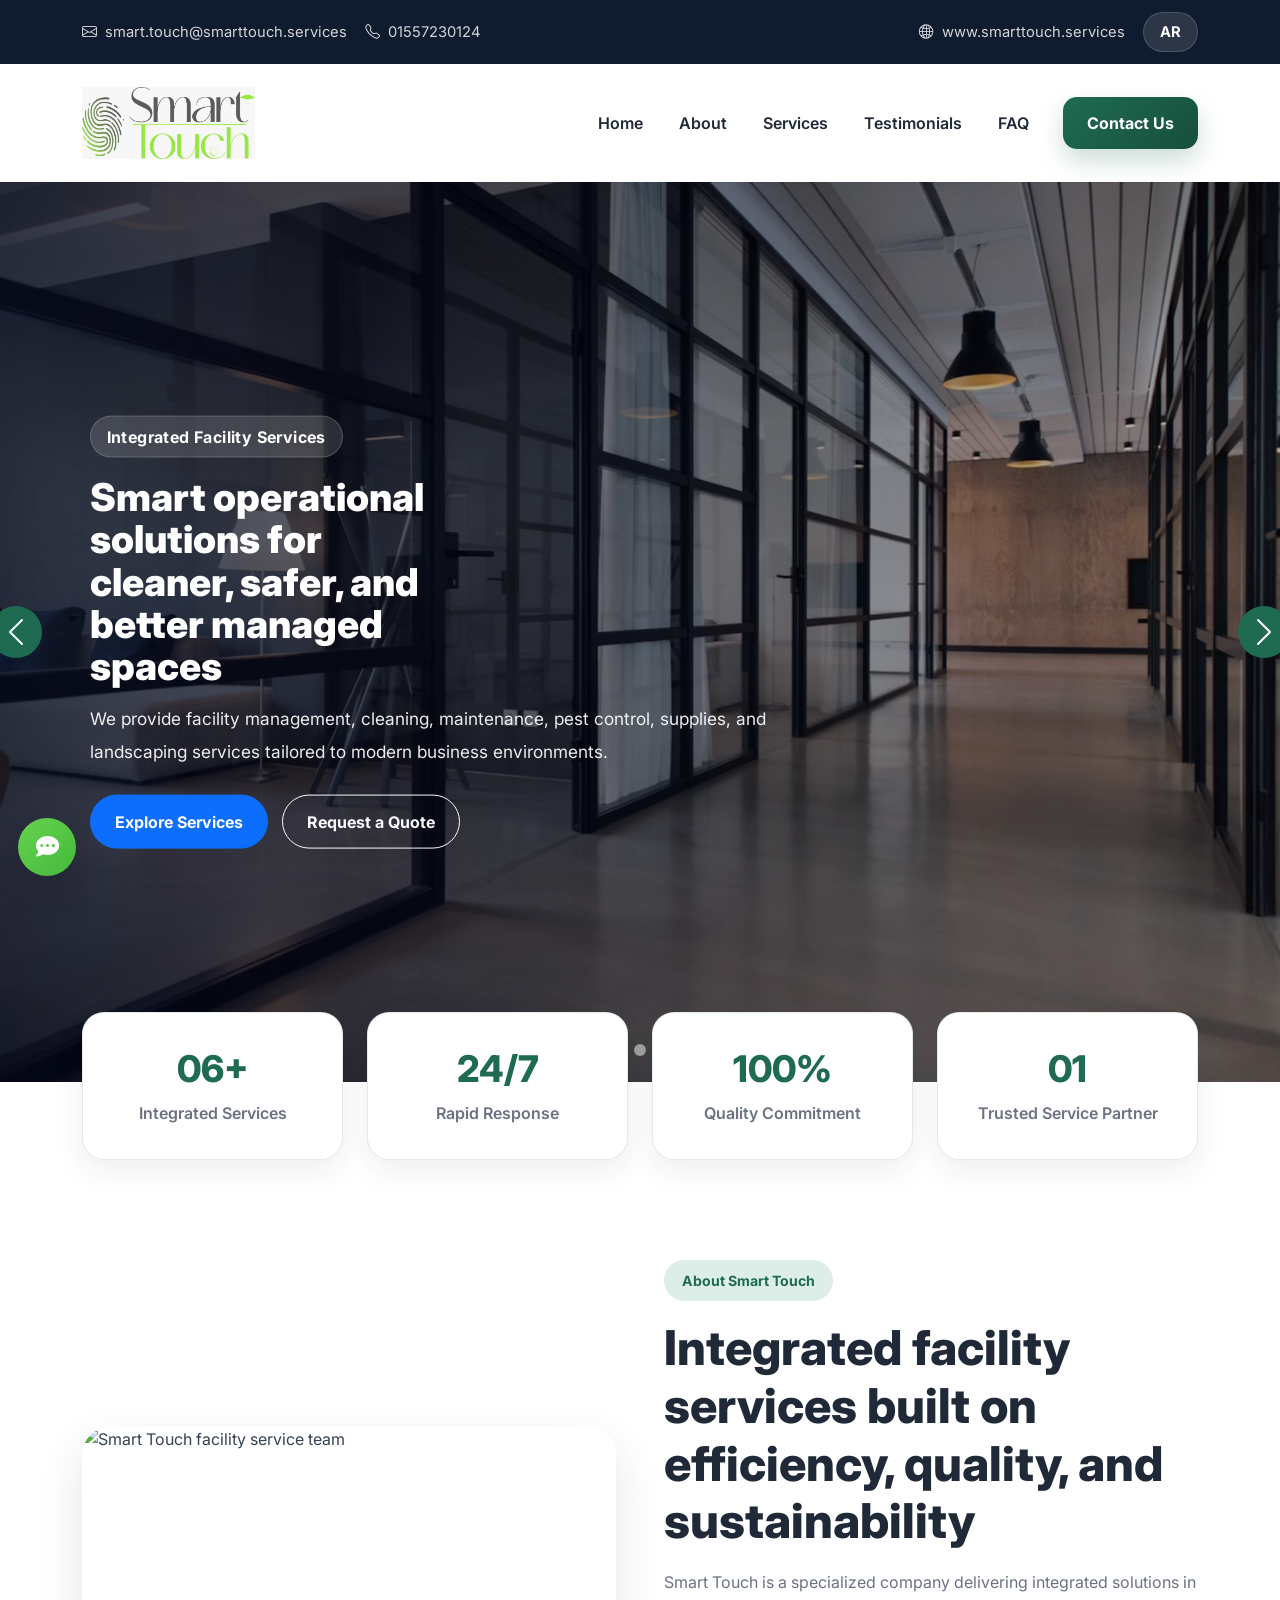
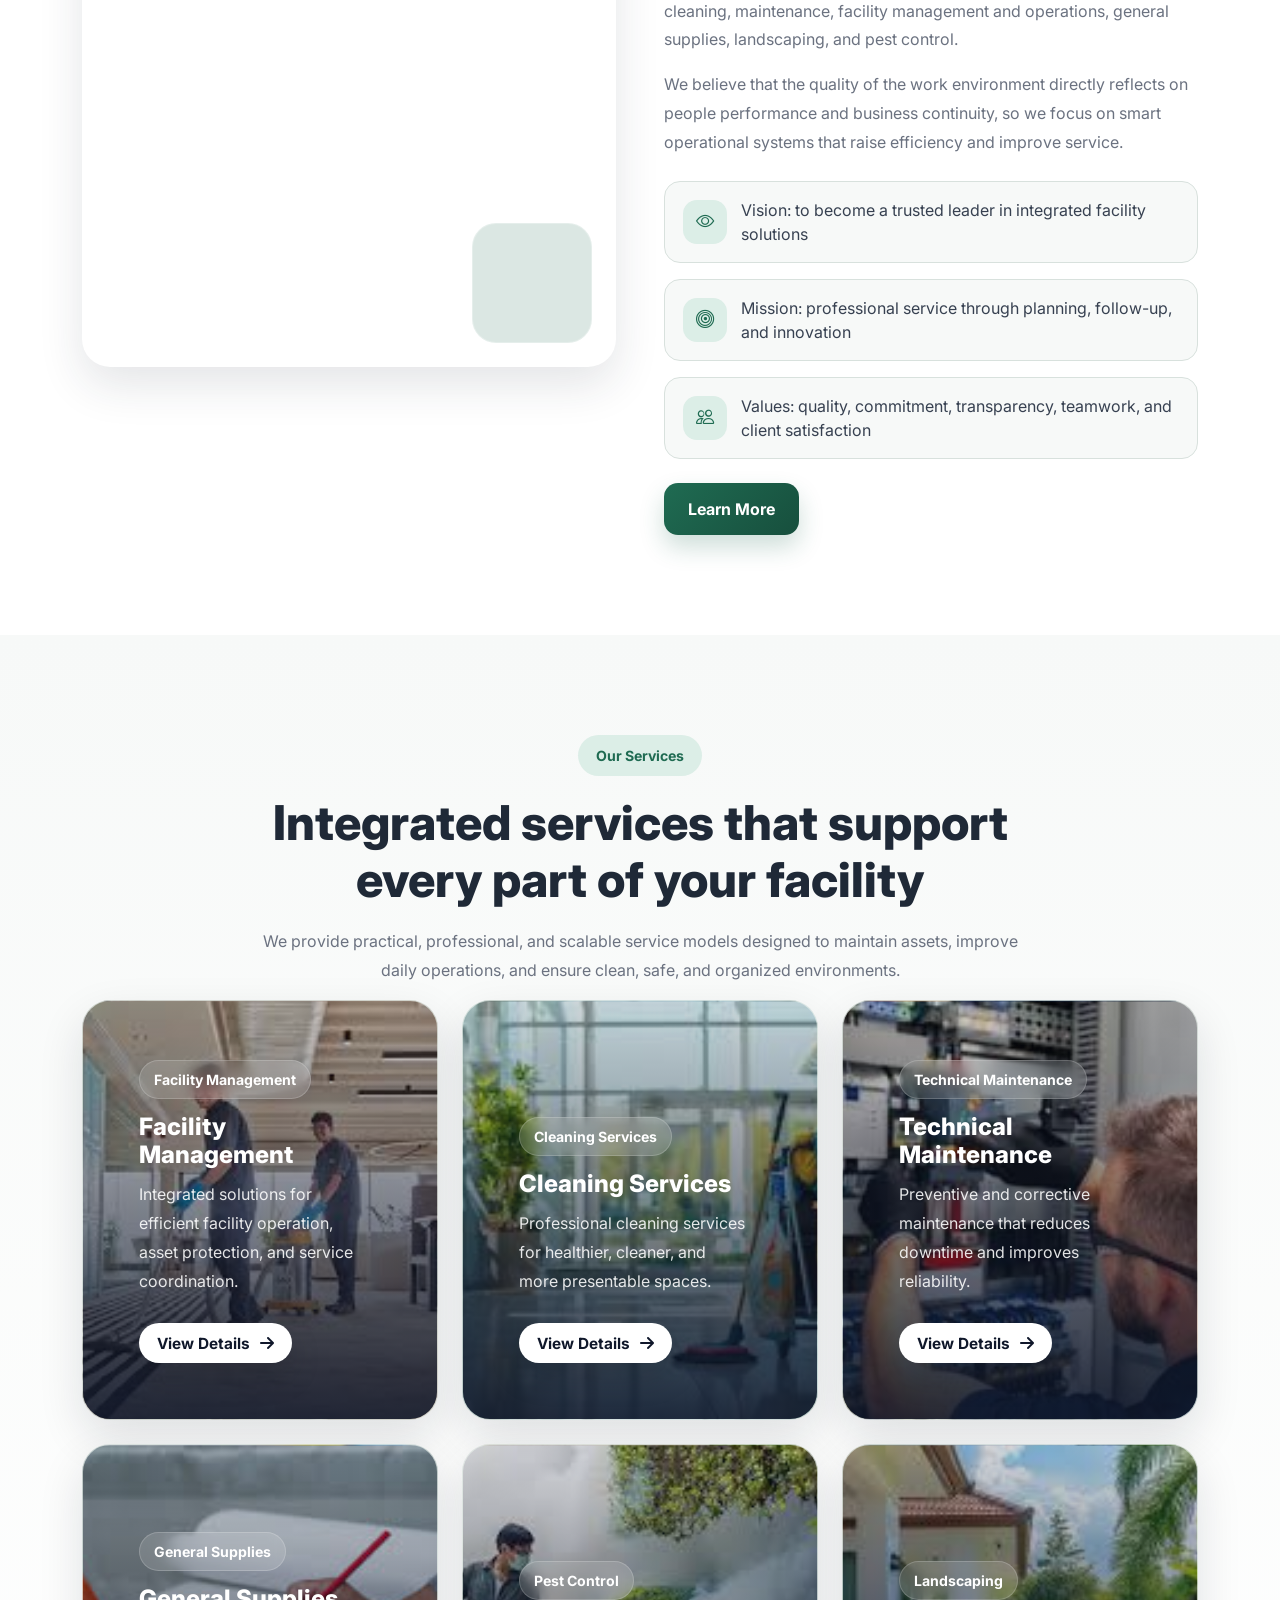
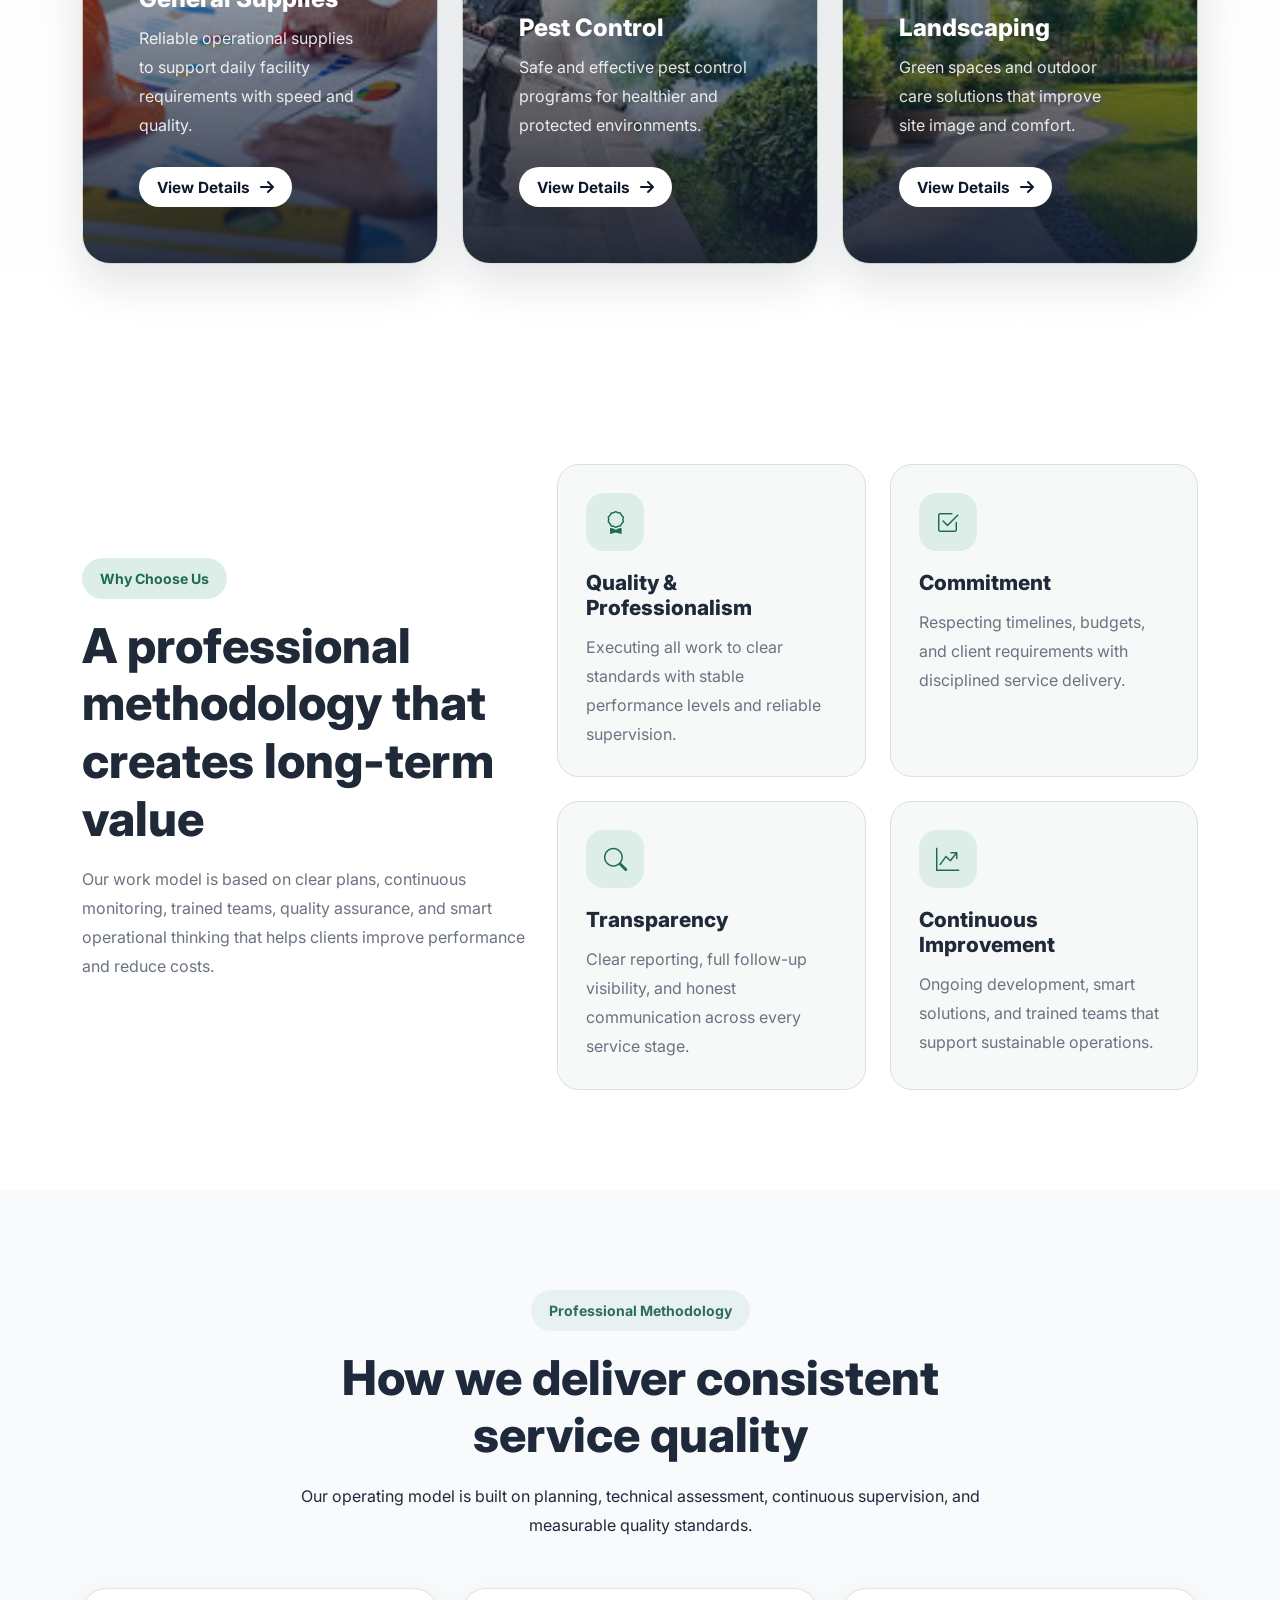
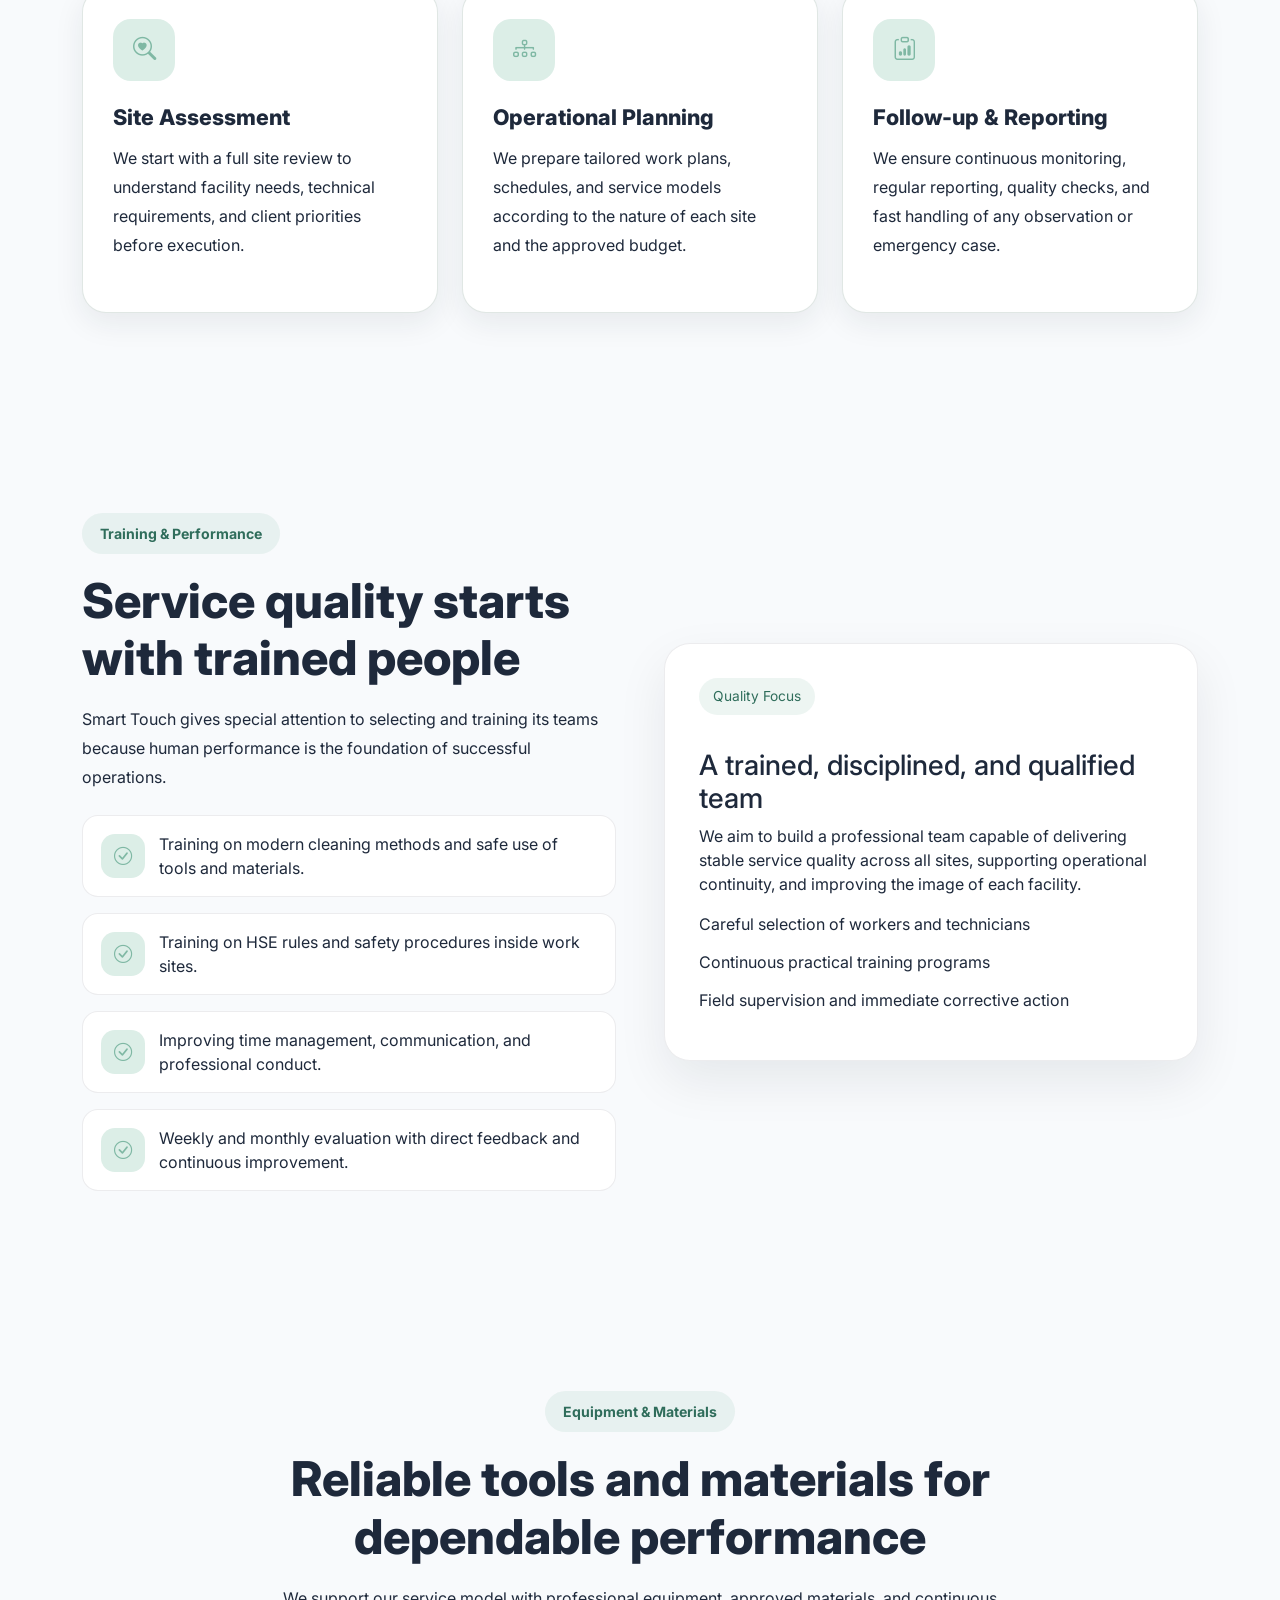
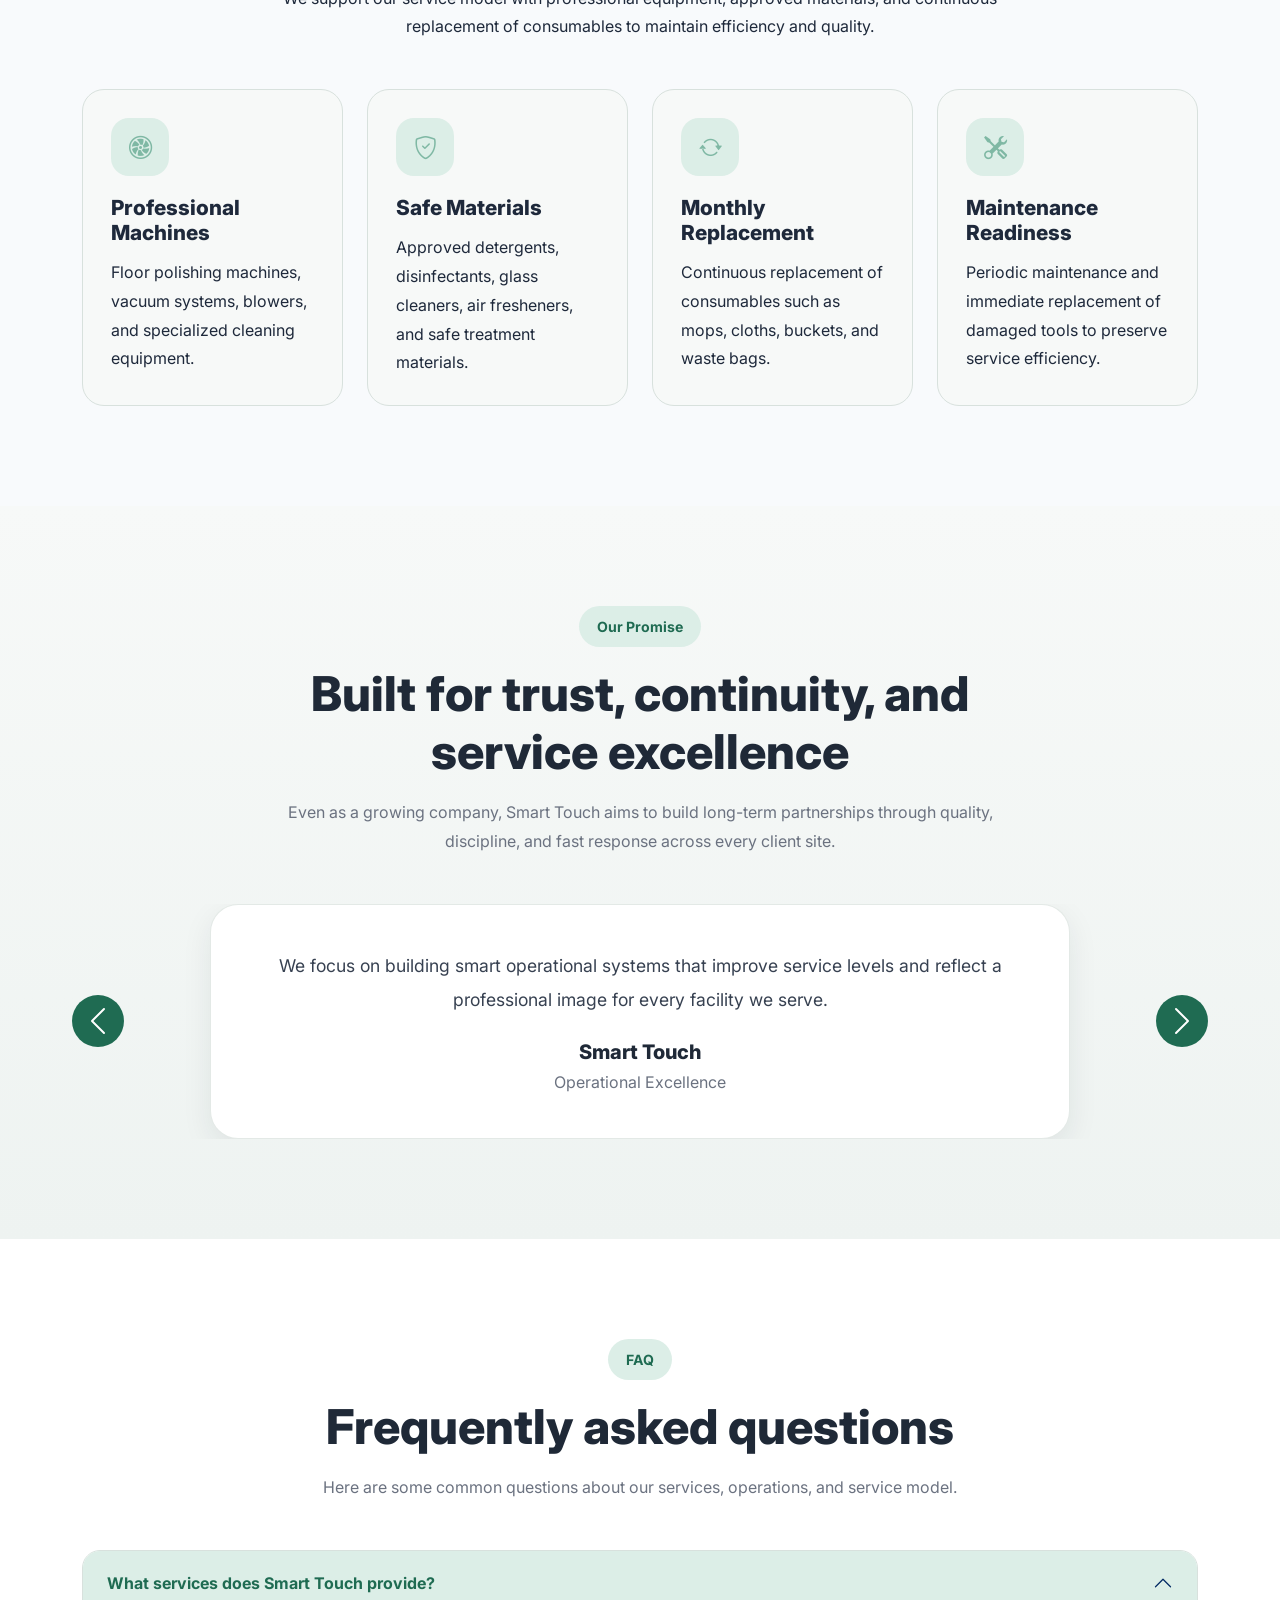
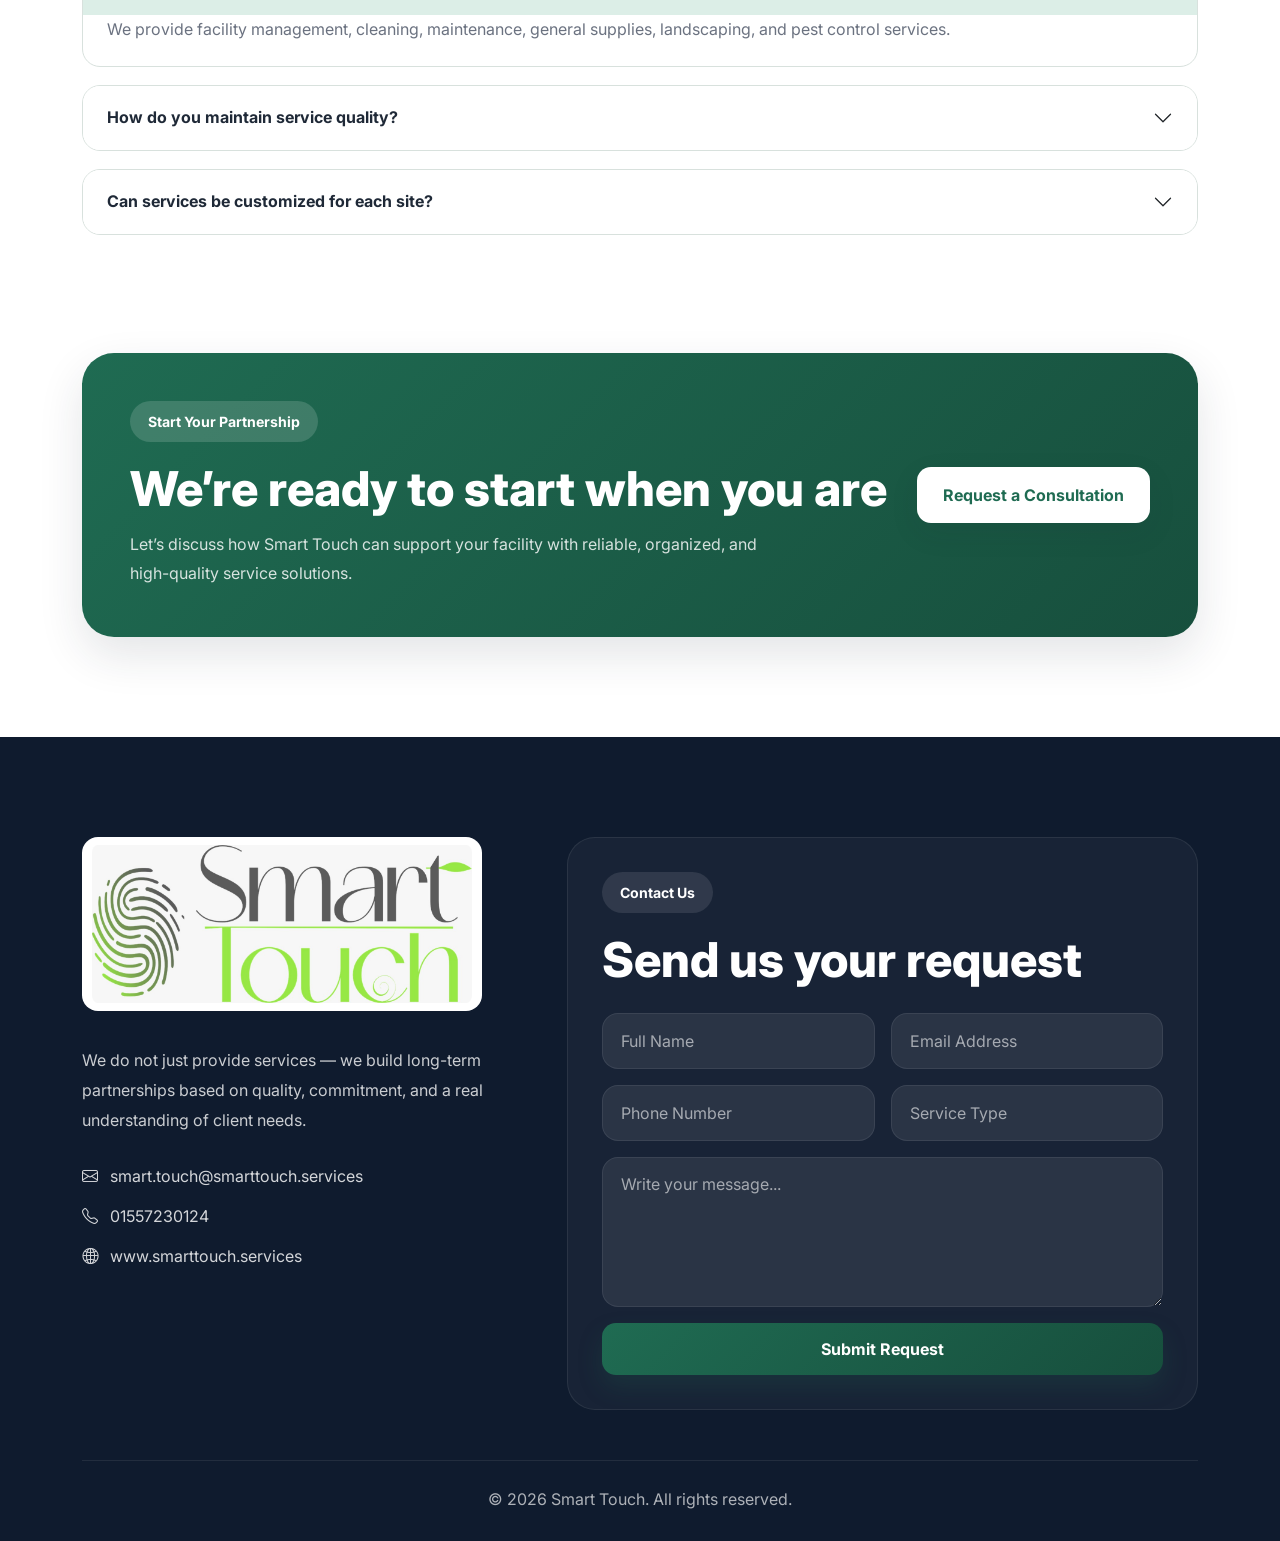
==== commit a7f40a2f: "third commit" ====
--- a/index.html
+++ b/index.html
@@ -23,8 +23,10 @@
   <link
     rel="stylesheet"
     href="https://cdn.jsdelivr.net/npm/bootstrap-icons@1.11.3/font/bootstrap-icons.min.css"
+    
   />
-
+  
+   <link rel="stylesheet" href="//cdnjs.cloudflare.com/ajax/libs/font-awesome/6.5.2/css/all.min.css" />
   <link rel="stylesheet" href="css/style.css" />
 </head>
 <body>
@@ -102,7 +104,7 @@
   </header>
 
   <main>
-    <section class="hero-section" id="home">
+    <!-- <section class="hero-section" id="home">
       <div class="hero-overlay"></div>
       <div class="container">
         <div class="row align-items-center min-vh-100 hero-row">
@@ -163,8 +165,104 @@
           </div>
         </div>
       </div>
-    </section>
-
+    </section> -->
+<section class="hero-section">
+  <div id="heroCarousel" class="carousel slide carousel-fade" data-bs-ride="carousel" data-bs-interval="10000">
+    <div class="carousel-inner">
+
+      <div class="carousel-item active">
+        <img src="images/hero.avif" class="d-block w-100 hero-slide-img" alt="Smart Touch facility management">
+        <div class="hero-overlay"></div>
+        <div class="carousel-caption hero-content">
+          <span class="hero-kicker" data-i18n="heroKicker">Integrated Facility Services</span>
+          <h1 data-i18n="heroTitle">Smart operational solutions for cleaner, safer, and better managed spaces</h1>
+          <p data-i18n="heroText">We provide facility management, cleaning, maintenance, pest control, supplies, and landscaping services tailored to modern business environments.</p>
+          <div class="hero-actions">
+            <a href="#services" class="btn btn-primary hero-btn" data-i18n="exploreServices">Explore Services</a>
+            <a href="#contact" class="btn btn-outline-light hero-btn hero-btn-outline" data-i18n="requestQuote">Request a Quote</a>
+          </div>
+        </div>
+      </div>
+
+      <div class="carousel-item">
+        <img src="images/images 1.jpg" class="d-block w-100 hero-slide-img" alt="Facility operations team">
+        <div class="hero-overlay"></div>
+        <div class="carousel-caption hero-content">
+          <span class="hero-kicker" data-i18n="heroKicker">Integrated Facility Services</span>
+          <h1 data-i18n="heroTitle">Smart operational solutions for cleaner, safer, and better managed spaces</h1>
+          <p data-i18n="heroText">We provide facility management, cleaning, maintenance, pest control, supplies, and landscaping services tailored to modern business environments.</p>
+          <div class="hero-actions">
+            <a href="#services" class="btn btn-primary hero-btn" data-i18n="exploreServices">Explore Services</a>
+            <a href="#contact" class="btn btn-outline-light hero-btn hero-btn-outline" data-i18n="requestQuote">Request a Quote</a>
+          </div>
+        </div>
+      </div>
+
+      <div class="carousel-item">
+        <img src="images/images 2.jpg" class="d-block w-100 hero-slide-img" alt="Professional facility meeting">
+        <div class="hero-overlay"></div>
+        <div class="carousel-caption hero-content">
+          <span class="hero-kicker" data-i18n="heroKicker">Integrated Facility Services</span>
+          <h1 data-i18n="heroTitle">Smart operational solutions for cleaner, safer, and better managed spaces</h1>
+          <p data-i18n="heroText">We provide facility management, cleaning, maintenance, pest control, supplies, and landscaping services tailored to modern business environments.</p>
+          <div class="hero-actions">
+            <a href="#services" class="btn btn-primary hero-btn" data-i18n="exploreServices">Explore Services</a>
+            <a href="#contact" class="btn btn-outline-light hero-btn hero-btn-outline" data-i18n="requestQuote">Request a Quote</a>
+          </div>
+        </div>
+      </div>
+
+      <div class="carousel-item">
+        <img src="images/image 3.jpeg" class="d-block w-100 hero-slide-img" alt="Facility planning and management">
+        <div class="hero-overlay"></div>
+        <div class="carousel-caption hero-content">
+          <span class="hero-kicker" data-i18n="heroKicker">Integrated Facility Services</span>
+          <h1 data-i18n="heroTitle">Smart operational solutions for cleaner, safer, and better managed spaces</h1>
+          <p data-i18n="heroText">We provide facility management, cleaning, maintenance, pest control, supplies, and landscaping services tailored to modern business environments.</p>
+          <div class="hero-actions">
+            <a href="#services" class="btn btn-primary hero-btn" data-i18n="exploreServices">Explore Services</a>
+            <a href="#contact" class="btn btn-outline-light hero-btn hero-btn-outline" data-i18n="requestQuote">Request a Quote</a>
+          </div>
+        </div>
+      </div>
+
+      <div class="carousel-item">
+        <img src="images/image 4.jpg" class="d-block w-100 hero-slide-img" alt="Facility management planning desk">
+        <div class="hero-overlay"></div>
+        <div class="carousel-caption hero-content">
+          <span class="hero-kicker" data-i18n="heroKicker">Integrated Facility Services</span>
+          <h1 data-i18n="heroTitle">Smart operational solutions for cleaner, safer, and better managed spaces</h1>
+          <p data-i18n="heroText">We provide facility management, cleaning, maintenance, pest control, supplies, and landscaping services tailored to modern business environments.</p>
+          <div class="hero-actions">
+            <a href="#services" class="btn btn-primary hero-btn" data-i18n="exploreServices">Explore Services</a>
+            <a href="#contact" class="btn btn-outline-light hero-btn hero-btn-outline" data-i18n="requestQuote">Request a Quote</a>
+          </div>
+        </div>
+      </div>
+
+    </div>
+
+    <button class="carousel-control-prev" type="button" data-bs-target="#heroCarousel" data-bs-slide="prev">
+      <span class="carousel-control-prev-icon"></span>
+      <span class="visually-hidden">Previous</span>
+    </button>
+
+    <button class="carousel-control-next" type="button" data-bs-target="#heroCarousel" data-bs-slide="next">
+      <span class="carousel-control-next-icon"></span>
+      <span class="visually-hidden">Next</span>
+    </button>
+
+    <div class="carousel-indicators">
+      <button type="button" data-bs-target="#heroCarousel" data-bs-slide-to="0" class="active" aria-current="true"></button>
+      <button type="button" data-bs-target="#heroCarousel" data-bs-slide-to="1"></button>
+      <button type="button" data-bs-target="#heroCarousel" data-bs-slide-to="2"></button>
+      <button type="button" data-bs-target="#heroCarousel" data-bs-slide-to="3"></button>
+      <button type="button" data-bs-target="#heroCarousel" data-bs-slide-to="4"></button>
+    </div>
+  </div>
+</section>
+
+   
     <section class="stats-section">
       <div class="container">
         <div class="stats-grid">
@@ -249,7 +347,7 @@
           </p>
         </div>
 
-        <div class="row g-4 mt-4">
+        <!-- <div class="row g-4 mt-4">
           <div class="col-md-6 col-lg-4">
             <div class="service-card reveal">
               <div class="service-icon"><i class="bi bi-buildings"></i></div>
@@ -258,7 +356,6 @@
                 Daily building operations, contractor supervision, asset follow-up, emergency response,
                 and full site management with quality and safety control.
               </p>
-              <!-- <a href="#contact" class="service-link" data-i18n="serviceBtn">View Details <i class="bi bi-arrow-right"></i></a> -->
                <button
   type="button"
   class="service-link service-modal-btn"
@@ -360,7 +457,103 @@
 </button>
             </div>
           </div>
-        </div>
+        </div> -->
+<div class="row g-4 services-grid">
+
+  <div class="col-lg-4 col-md-6">
+    <div class="service-card service-card-bg" style="background-image: url('images/facility.jpg');">
+      <div class="service-card-overlay"></div>
+      <div class="service-card-content">
+        <span class="service-badge" data-i18n="facilityChip">Facility Management</span>
+        <h3 data-i18n="facilityTitle">Facility Management</h3>
+        <p data-i18n="facilityText">Integrated solutions for efficient facility operation, asset protection, and service coordination.</p>
+        <button class="service-modal-btn" data-bs-toggle="modal" data-bs-target="#facilityModal">
+          <span data-i18n="viewDetails">View Details</span>
+          <i class="fa-solid fa-arrow-right"></i>
+        </button>
+      </div>
+    </div>
+  </div>
+
+  <div class="col-lg-4 col-md-6">
+    <div class="service-card service-card-bg" style="background-image: url('images/cleaning.jpg');">
+      <div class="service-card-overlay"></div>
+      <div class="service-card-content">
+        <span class="service-badge" data-i18n="cleaningChip">Cleaning Services</span>
+        <h3 data-i18n="cleaningTitle">Cleaning Services</h3>
+        <p data-i18n="cleaningText">Professional cleaning services for healthier, cleaner, and more presentable spaces.</p>
+        <button class="service-modal-btn" data-bs-toggle="modal" data-bs-target="#cleaningModal">
+          <span data-i18n="viewDetails">View Details</span>
+          <i class="fa-solid fa-arrow-right"></i>
+        </button>
+      </div>
+    </div>
+  </div>
+
+  <div class="col-lg-4 col-md-6">
+    <div class="service-card service-card-bg" style="background-image: url('images/Technical\ Maintenance.jpg');">
+      <div class="service-card-overlay"></div>
+      <div class="service-card-content">
+        <span class="service-badge" data-i18n="maintenanceChip">Technical Maintenance</span>
+        <h3 data-i18n="maintenanceTitle">Technical Maintenance</h3>
+        <p data-i18n="maintenanceText">Preventive and corrective maintenance that reduces downtime and improves reliability.</p>
+        <button class="service-modal-btn" data-bs-toggle="modal" data-bs-target="#maintenanceModal">
+          <span data-i18n="viewDetails">View Details</span>
+          <i class="fa-solid fa-arrow-right"></i>
+        </button>
+      </div>
+    </div>
+  </div>
+
+  <div class="col-lg-4 col-md-6">
+    <div class="service-card service-card-bg" style="background-image: url('images/General\ Supplies.jpg');">
+      <div class="service-card-overlay"></div>
+      <div class="service-card-content">
+        <span class="service-badge" data-i18n="suppliesChip">General Supplies</span>
+        <h3 data-i18n="suppliesTitle">General Supplies</h3>
+        <p data-i18n="suppliesText">Reliable operational supplies to support daily facility requirements with speed and quality.</p>
+        <button class="service-modal-btn" data-bs-toggle="modal" data-bs-target="#suppliesModal">
+          <span data-i18n="viewDetails">View Details</span>
+          <i class="fa-solid fa-arrow-right"></i>
+        </button>
+      </div>
+    </div>
+  </div>
+
+  <div class="col-lg-4 col-md-6">
+    <div class="service-card service-card-bg" style="background-image: url('images/Pest\ Control.jpg');">
+      <div class="service-card-overlay"></div>
+      <div class="service-card-content">
+        <span class="service-badge" data-i18n="pestChip">Pest Control</span>
+        <h3 data-i18n="pestTitle">Pest Control</h3>
+        <p data-i18n="pestText">Safe and effective pest control programs for healthier and protected environments.</p>
+        <button class="service-modal-btn" data-bs-toggle="modal" data-bs-target="#pestModal">
+          <span data-i18n="viewDetails">View Details</span>
+          <i class="fa-solid fa-arrow-right"></i>
+        </button>
+      </div>
+    </div>
+  </div>
+
+  <div class="col-lg-4 col-md-6">
+    <div class="service-card service-card-bg" style="background-image: url('images/Landscaping.jpg');">
+      <div class="service-card-overlay"></div>
+      <div class="service-card-content">
+        <span class="service-badge" data-i18n="landscapeChip">Landscaping</span>
+        <h3 data-i18n="landscapeTitle">Landscaping</h3>
+        <p data-i18n="landscapeText">Green spaces and outdoor care solutions that improve site image and comfort.</p>
+        <button class="service-modal-btn" data-bs-toggle="modal" data-bs-target="#landscapeModal">
+          <span data-i18n="viewDetails">View Details</span>
+          <i class="fa-solid fa-arrow-right"></i>
+        </button>
+      </div>
+    </div>
+  </div>
+
+</div>
+
+
+
       </div>
     </section>
 
@@ -1118,6 +1311,34 @@
 
 
 
+<div class="floating-social-wrap" id="floatingSocialWrap">
+  <button class="floating-social-toggle" id="floatingSocialToggle" aria-label="Toggle social links">
+    <i class="fa-solid fa-comment-dots"></i>
+  </button>
+
+  <div class="floating-social-links" id="floatingSocialLinks">
+    <a href="tel:+201557230124" class="social-float-item call" target="_blank" rel="noopener noreferrer" aria-label="Call us">
+      <i class="fa-solid fa-phone"></i>
+    </a>
+
+    <a href="https://www.linkedin.com/company/smart-touch/" class="social-float-item linkedin" target="_blank" rel="noopener noreferrer" aria-label="LinkedIn">
+      <i class="fa-brands fa-linkedin-in"></i>
+    </a>
+
+    <a href="https://m.me/yourpageusername" class="social-float-item messenger" target="_blank" rel="noopener noreferrer" aria-label="Messenger">
+      <i class="fa-brands fa-facebook-messenger"></i>
+    </a>
+
+    <a href="https://wa.me/201557230124" class="social-float-item whatsapp" target="_blank" rel="noopener noreferrer" aria-label="WhatsApp">
+      <i class="fa-brands fa-whatsapp"></i>
+    </a>
+
+    <button class="social-float-item close-social" id="closeFloatingSocial" aria-label="Close social links">
+      <i class="fa-solid fa-xmark"></i>
+    </button>
+  </div>
+</div>
+
 
   <script src="https://cdn.jsdelivr.net/npm/bootstrap@5.3.3/dist/js/bootstrap.bundle.min.js"></script>
   <script src="js/main.js"></script>
--- a/css/style.css
+++ b/css/style.css
@@ -346,7 +346,7 @@
   transform: translateY(-2px);
 }
 
-.hero-section {
+/* .hero-section {
   position: relative;
   min-height: 100vh;
   background:
@@ -356,9 +356,9 @@
   display: flex;
   align-items: center;
   overflow: hidden;
-}
-
-.hero-overlay {
+} */
+
+/* .hero-overlay {
   position: absolute;
   inset: 0;
   background:
@@ -402,7 +402,7 @@
   align-items: center;
   gap: 24px;
   flex-wrap: wrap;
-}
+} */
 
 .mini-stat {
   color: var(--white);
@@ -1340,3 +1340,331 @@
   border-radius: 16px;
   object-fit: cover;
 }
+
+
+
+
+
+/*card*/
+
+.service-card-bg {
+  position: relative;
+  min-height: 420px;
+  border-radius: 28px;
+  overflow: hidden;
+  background-size: cover;
+  background-position: center;
+  display: flex;
+  align-items: flex-end;
+  box-shadow: 0 18px 45px rgba(15, 23, 42, 0.12);
+  transition: transform 0.4s ease, box-shadow 0.4s ease;
+}
+
+.service-card-bg:hover {
+  transform: translateY(-8px);
+  box-shadow: 0 24px 60px rgba(15, 23, 42, 0.18);
+}
+
+.service-card-overlay {
+  position: absolute;
+  inset: 0;
+  background:
+    linear-gradient(to top, rgba(15, 23, 42, 0.90) 0%, rgba(15, 23, 42, 0.58) 42%, rgba(15, 23, 42, 0.18) 100%);
+  z-index: 1;
+}
+
+.service-card-content {
+  position: relative;
+  z-index: 2;
+  padding: 26px;
+  width: 100%;
+  color: #fff;
+}
+
+.service-card-content h3 {
+  font-size: 1.5rem;
+  font-weight: 800;
+  margin-bottom: 10px;
+  color: #fff;
+}
+
+.service-card-content p {
+  color: rgba(255, 255, 255, 0.88);
+  line-height: 1.8;
+  margin-bottom: 18px;
+  max-width: 95%;
+}
+
+.service-badge {
+  display: inline-block;
+  margin-bottom: 14px;
+  padding: 8px 14px;
+  border-radius: 999px;
+  background: rgba(255,255,255,0.14);
+  backdrop-filter: blur(8px);
+  color: #fff;
+  font-size: 0.88rem;
+  font-weight: 700;
+  border: 1px solid rgba(255,255,255,0.18);
+}
+
+.services-grid .service-modal-btn {
+  background: #ffffff;
+  color: #0f172a;
+  box-shadow: 0 14px 32px rgba(0, 0, 0, 0.16);
+}
+
+.services-grid .service-modal-btn:hover {
+  background: #dff7f2;
+  color: #0f172a;
+}
+
+.services-grid .service-modal-btn i {
+  color: inherit;
+}
+
+body.ar .service-card-content {
+  text-align: right;
+}
+
+
+
+/*/////////////hero/////////////////*/
+
+
+.hero-section,
+#heroCarousel,
+#heroCarousel .carousel-inner,
+#heroCarousel .carousel-item {
+  height: 100vh;
+  min-height: 700px;
+}
+
+.hero-slide-img {
+  width: 100%;
+  height: 100%;
+  object-fit: cover;
+}
+
+.carousel-item {
+  position: relative;
+}
+
+.hero-overlay {
+  position: absolute;
+  inset: 0;
+  background: linear-gradient(90deg, rgba(2, 6, 23, 0.82) 0%, rgba(2, 6, 23, 0.55) 42%, rgba(2, 6, 23, 0.20) 100%);
+  z-index: 1;
+}
+
+.hero-content {
+  z-index: 2;
+  left: 7%;
+  right: auto;
+  bottom: 50%;
+  transform: translateY(50%);
+  text-align: left;
+  max-width: 760px;
+}
+
+.hero-kicker {
+  display: inline-block;
+  margin-bottom: 18px;
+  padding: 8px 16px;
+  border-radius: 999px;
+  background: rgba(255,255,255,0.14);
+  border: 1px solid rgba(255,255,255,0.18);
+  color: #fff;
+  font-weight: 700;
+  letter-spacing: 0.4px;
+}
+
+.hero-content h1 {
+  font-size: clamp(2.2rem, 3.4vw, 3.8rem);
+  line-height: 1.08;
+  font-weight: 850;
+  margin-bottom: 16px;
+  max-width: 13ch;
+  color: #fff;
+}
+
+
+html:not([dir="rtl"]) .hero-content h1,
+body:not(.ar) .hero-content h1 {
+  font-size: clamp(2rem, 3vw, 3.2rem);
+  max-width: 14ch;
+  line-height: 1.1;
+}
+
+.hero-content p {
+  font-size: 1.08rem;
+  line-height: 1.9;
+  color: rgba(255,255,255,0.92);
+  max-width: 680px;
+  margin-bottom: 26px;
+}
+
+
+.hero-actions {
+  display: flex;
+  gap: 14px;
+  flex-wrap: wrap;
+}
+
+.hero-btn {
+  padding: 14px 24px;
+  border-radius: 999px;
+  font-weight: 700;
+}
+
+.hero-btn-outline {
+  border-width: 1.5px;
+}
+
+.carousel-item.active .hero-slide-img {
+  animation: heroZoom 10s linear forwards;
+}
+
+@keyframes heroZoom {
+  from { transform: scale(1); }
+  to { transform: scale(1.08); }
+}
+
+.carousel-indicators [data-bs-target] {
+  width: 12px;
+  height: 12px;
+  border-radius: 50%;
+}
+
+body.ar .hero-content {
+  left: auto;
+  right: 7%;
+  text-align: right;
+}
+
+.hero-content h1 { font-size: clamp(2.2rem, 4vw, 4rem); max-width: 11ch; }
+.hero-content { top: 50%; transform: translateY(-50%); bottom: auto; }
+
+@media (max-width: 991px) {
+  .hero-section,
+  #heroCarousel,
+  #heroCarousel .carousel-inner,
+  #heroCarousel .carousel-item {
+    height: 85vh;
+    min-height: 620px;
+  }
+
+  .hero-content {
+    left: 20px;
+    right: 20px;
+    max-width: none;
+  }
+
+  body.ar .hero-content {
+    right: 20px;
+    left: 20px;
+  }
+
+}
+
+
+
+.floating-social-wrap {
+  position: fixed;
+  left: 18px;
+  bottom: 24px;
+  z-index: 9999;
+  display: flex;
+  flex-direction: column-reverse;
+  align-items: center;
+  gap: 12px;
+}
+
+.floating-social-toggle,
+.social-float-item {
+  width: 58px;
+  height: 58px;
+  border: none;
+  border-radius: 50%;
+  display: inline-flex;
+  align-items: center;
+  justify-content: center;
+  text-decoration: none;
+  color: #fff;
+  font-size: 1.45rem;
+  box-shadow: 0 14px 30px rgba(15, 23, 42, 0.18);
+  transition: transform 0.3s ease, box-shadow 0.3s ease, opacity 0.3s ease;
+}
+
+.floating-social-toggle {
+  background: linear-gradient(135deg, #66d34f, #44b93b);
+}
+
+.floating-social-toggle:hover,
+.social-float-item:hover {
+  transform: translateY(-4px) scale(1.05);
+  box-shadow: 0 18px 38px rgba(15, 23, 42, 0.22);
+}
+
+.floating-social-links {
+  display: flex;
+  flex-direction: column;
+  gap: 12px;
+  opacity: 0;
+  visibility: hidden;
+  transform: translateY(16px);
+  transition: all 0.35s ease;
+  pointer-events: none;
+}
+
+.floating-social-wrap.active .floating-social-links {
+  opacity: 1;
+  visibility: visible;
+  transform: translateY(0);
+  pointer-events: auto;
+}
+
+.social-float-item.call {
+  background: linear-gradient(135deg, #1ee89a, #11c777);
+}
+
+.social-float-item.linkedin {
+  background: linear-gradient(135deg, #1b8fe8, #0a66c2);
+}
+
+.social-float-item.messenger {
+  background: linear-gradient(135deg, #31a8ff, #1877f2);
+}
+
+.social-float-item.whatsapp {
+  background: linear-gradient(135deg, #4ee66b, #25d366);
+}
+
+.social-float-item.close-social {
+  background: linear-gradient(135deg, #77d94a, #55c43b);
+  cursor: pointer;
+}
+
+body.ar .floating-social-wrap {
+  left: auto;
+  right: 18px;
+}
+
+@media (max-width: 768px) {
+  .floating-social-wrap {
+    left: 14px;
+    bottom: 18px;
+  }
+
+  body.ar .floating-social-wrap {
+    left: auto;
+    right: 14px;
+  }
+
+  .floating-social-toggle,
+  .social-float-item {
+    width: 52px;
+    height: 52px;
+    font-size: 1.25rem;
+  }
+}
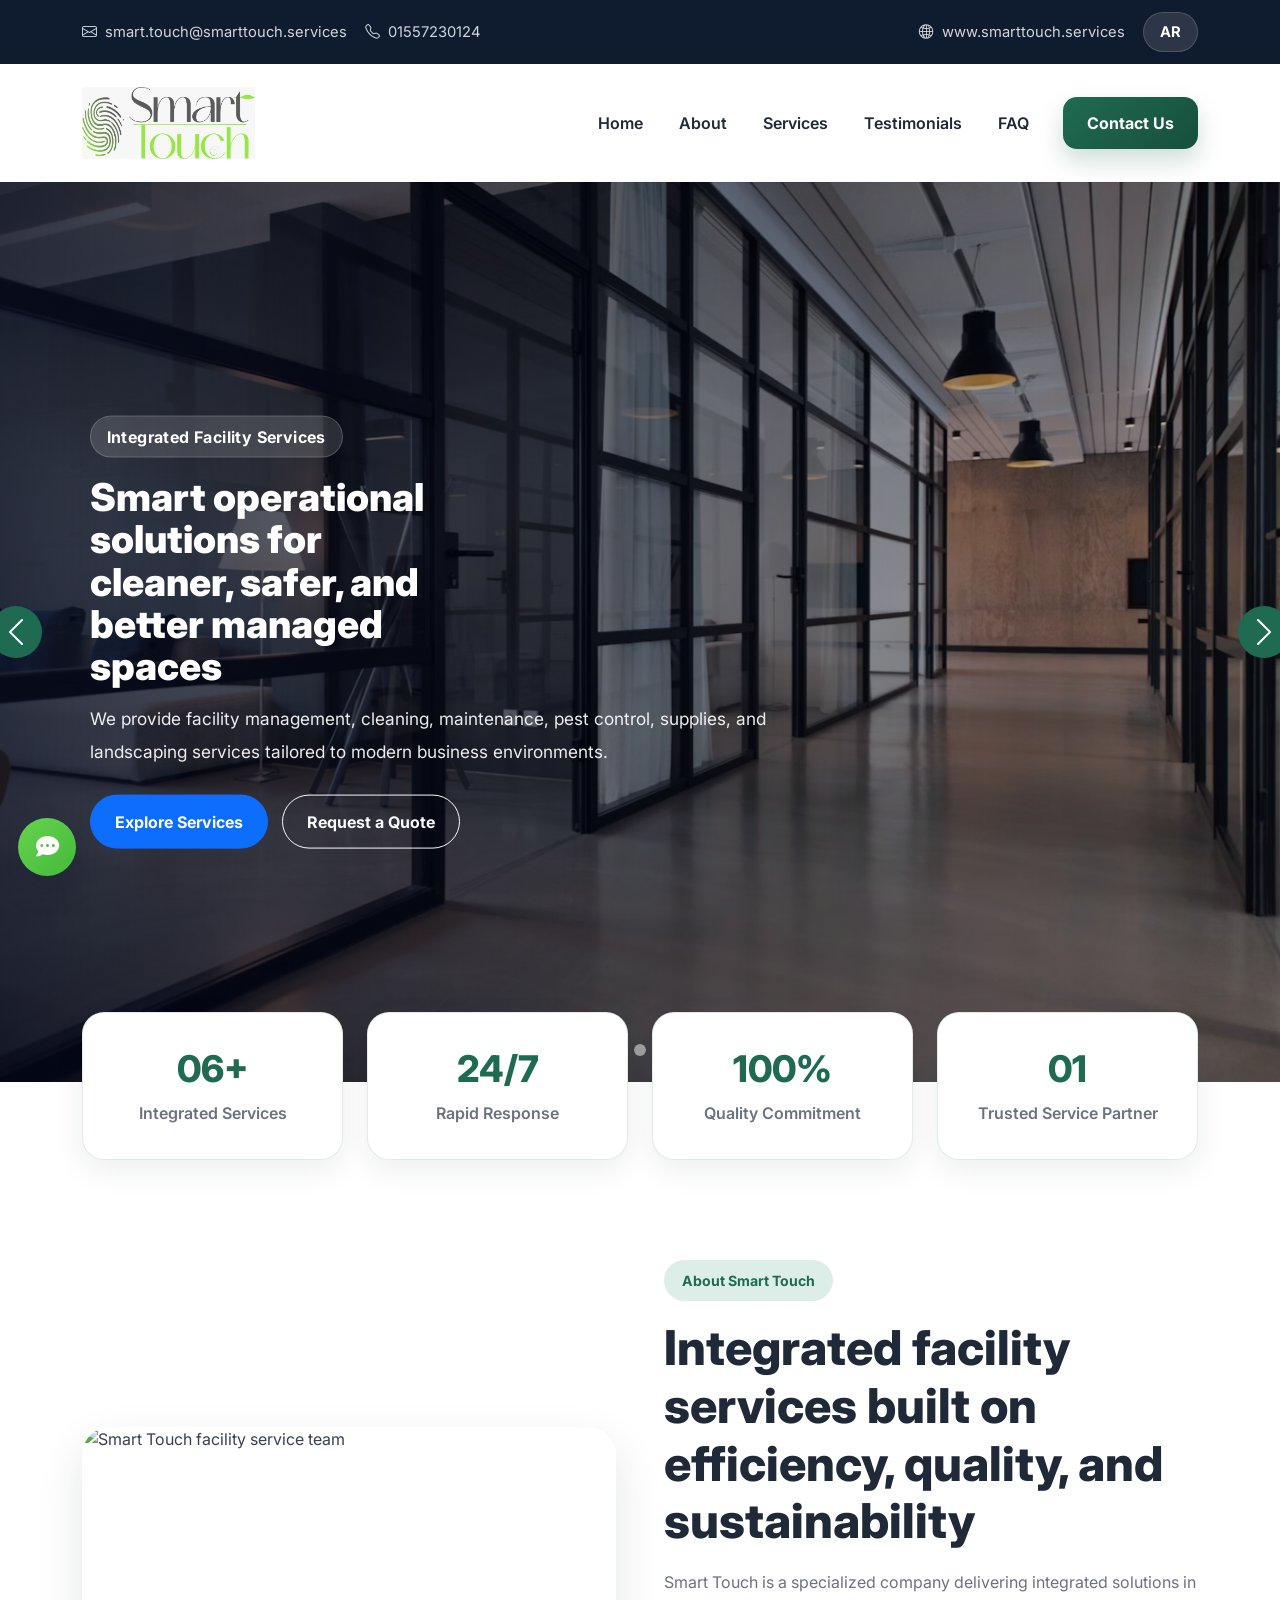
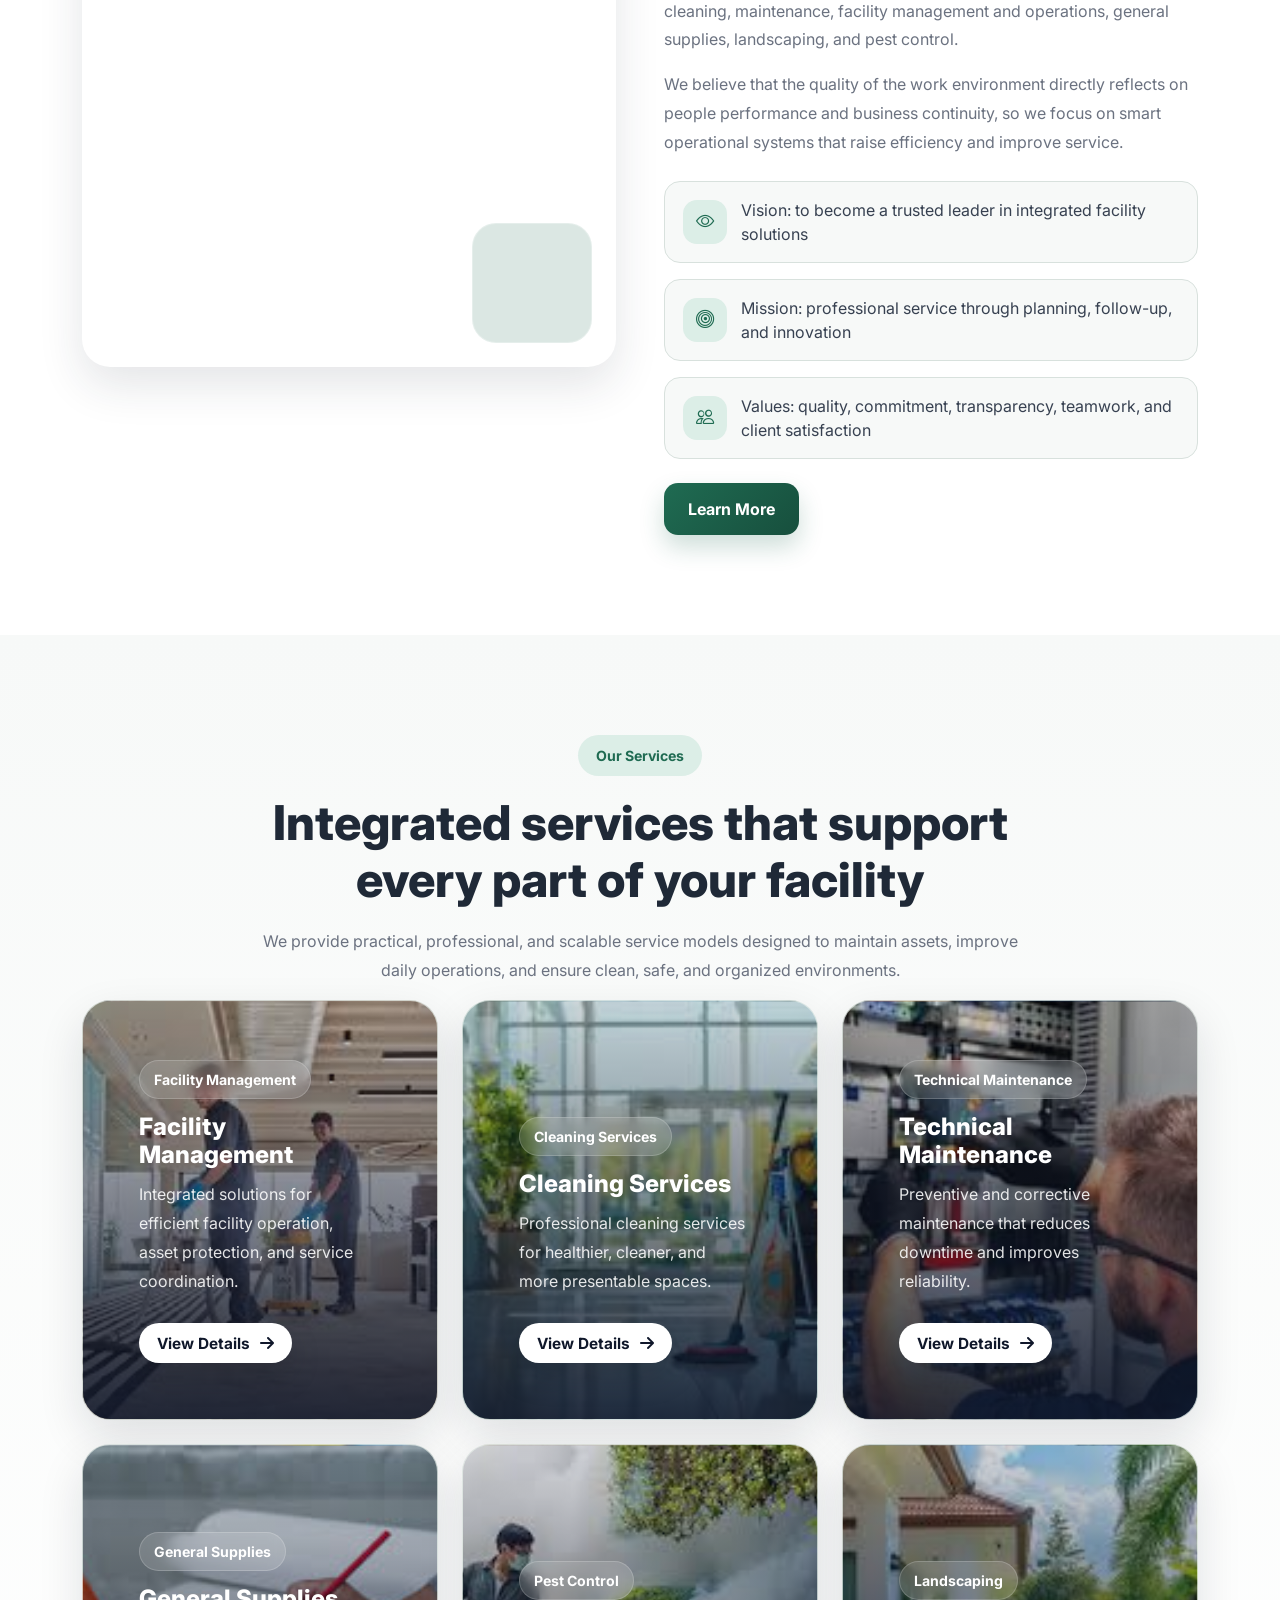
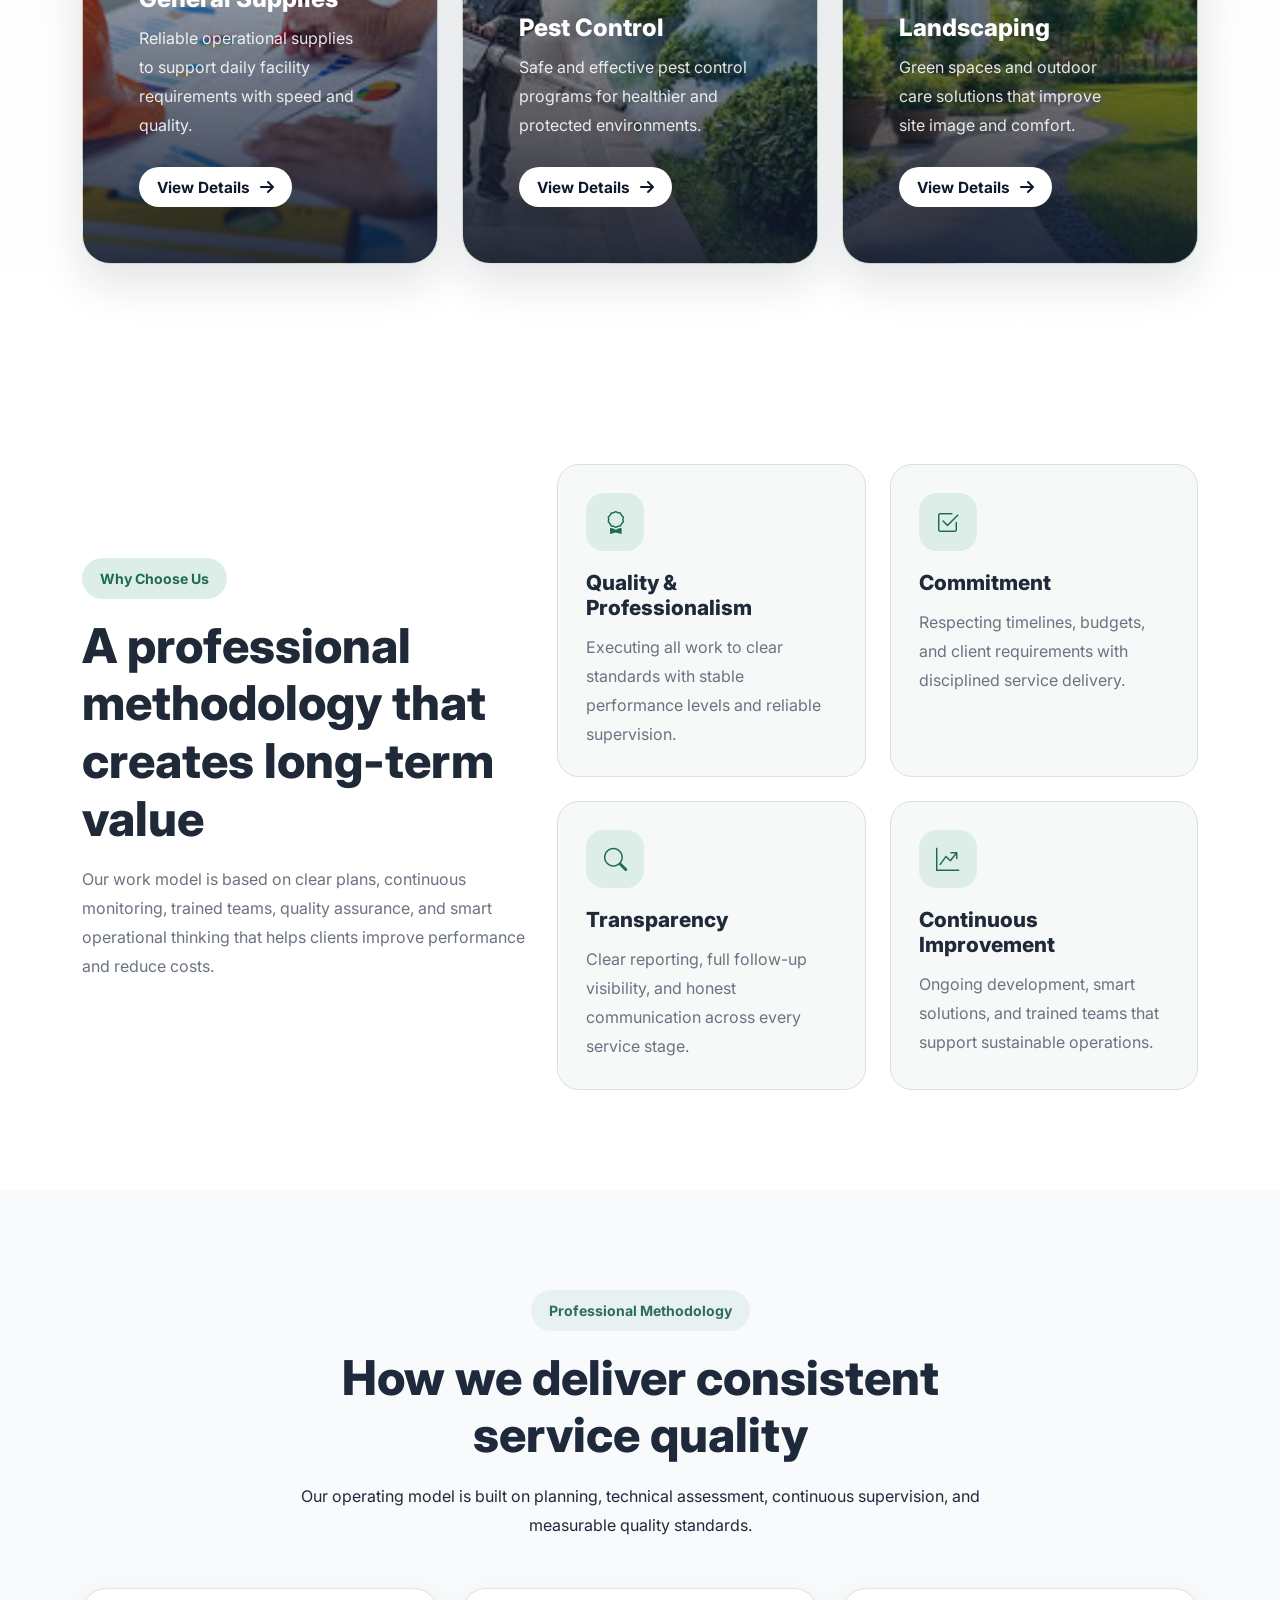
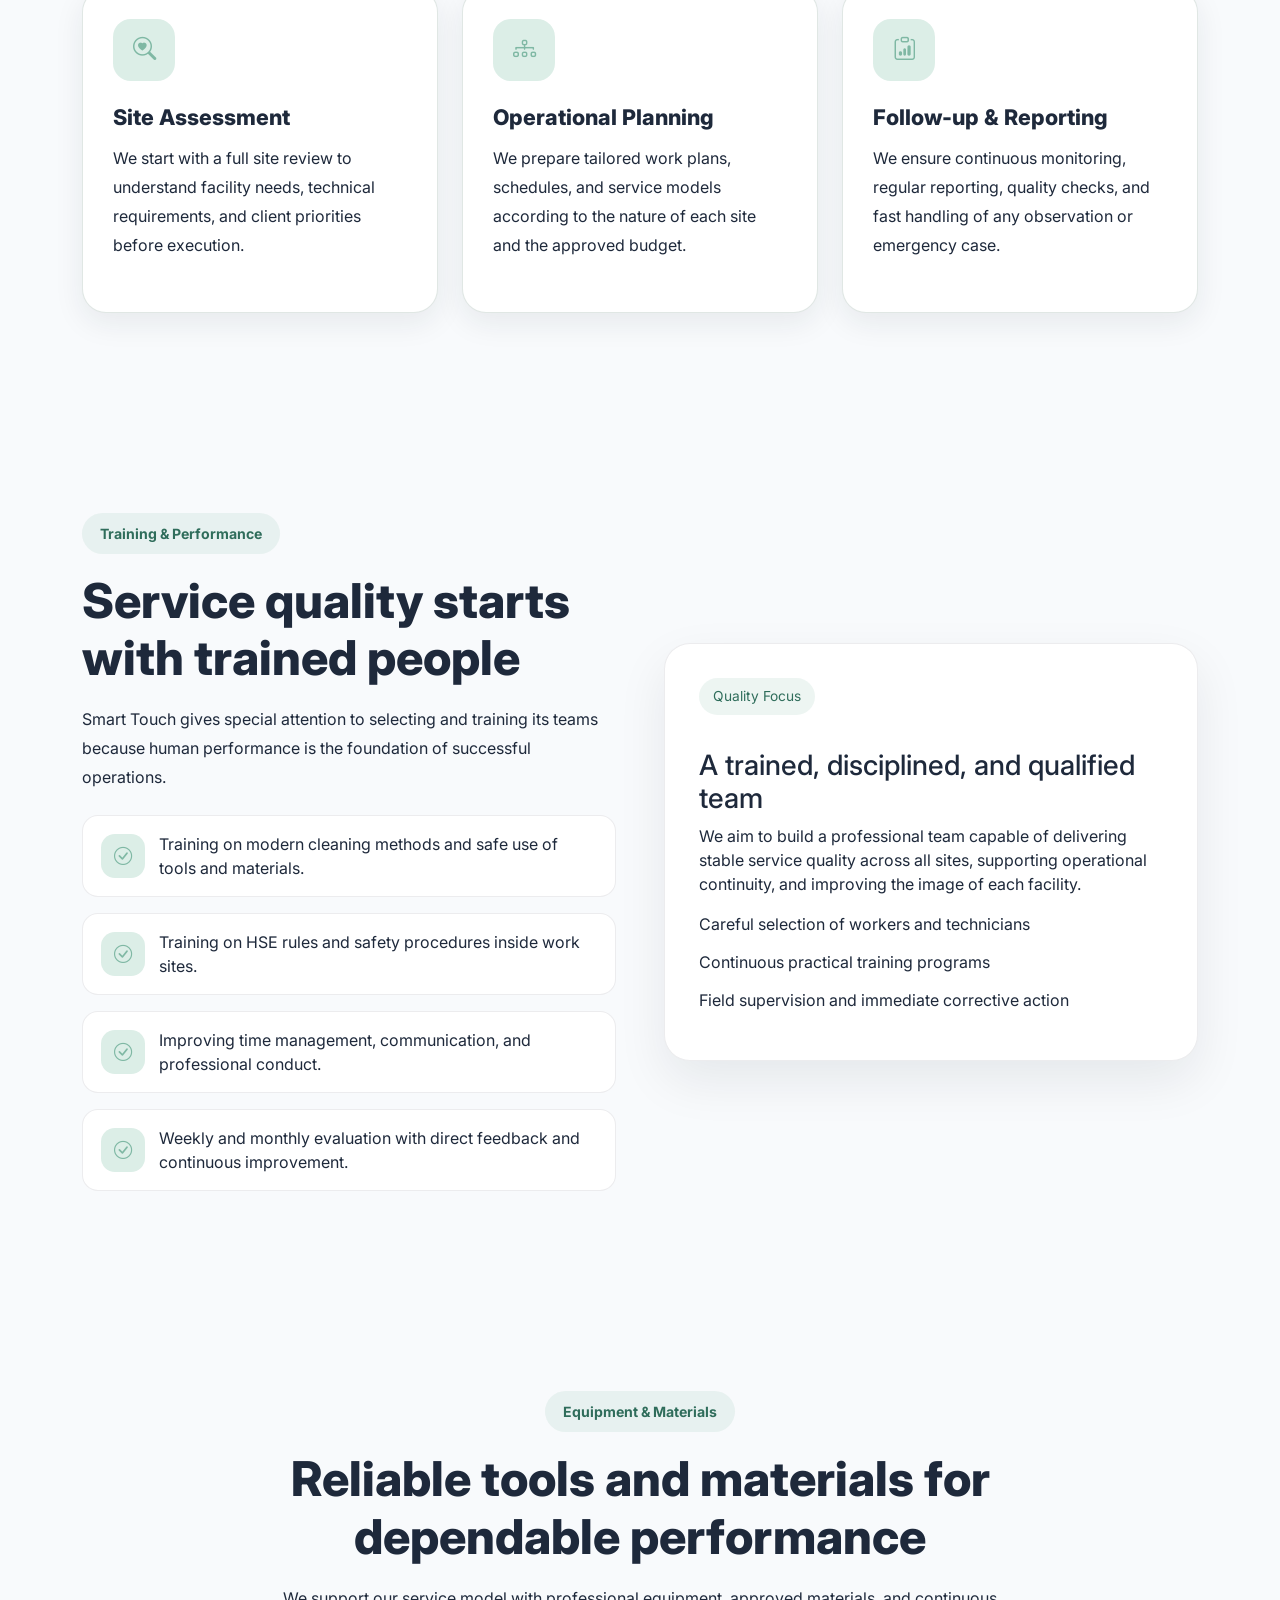
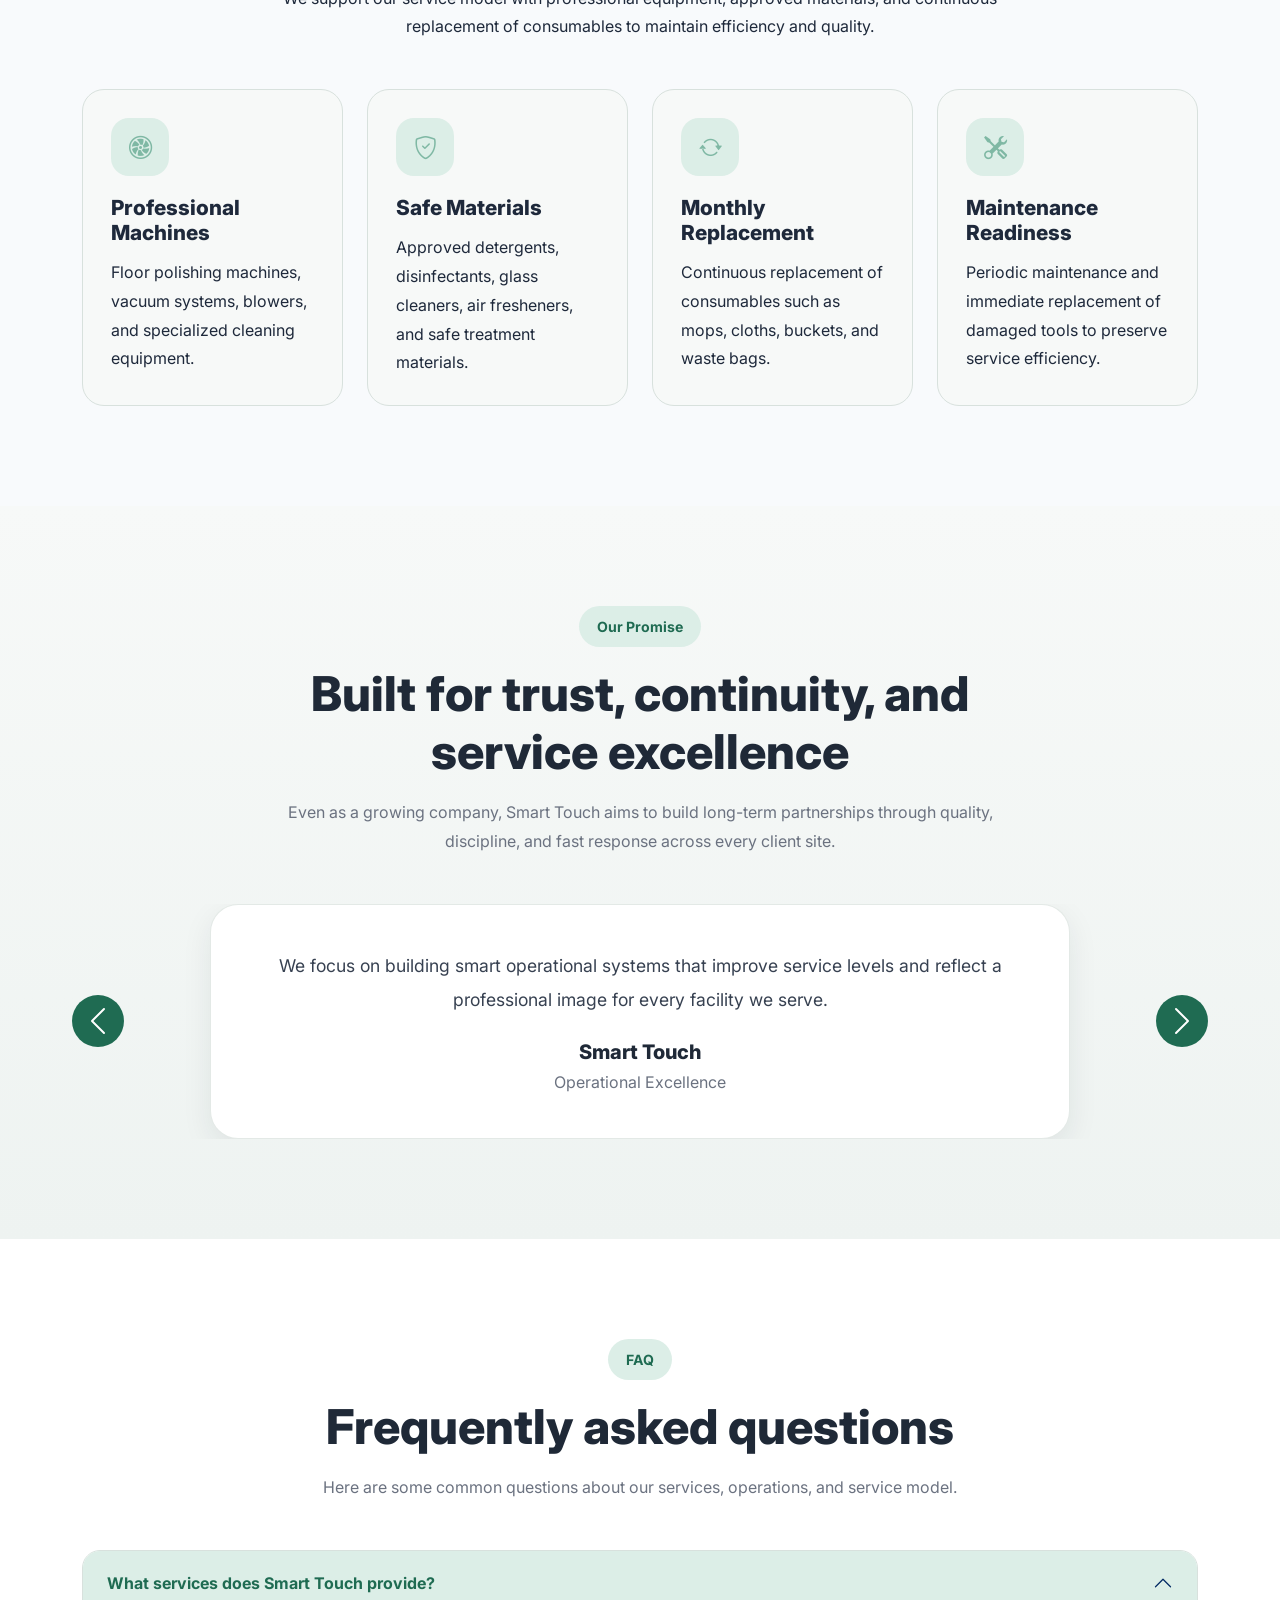
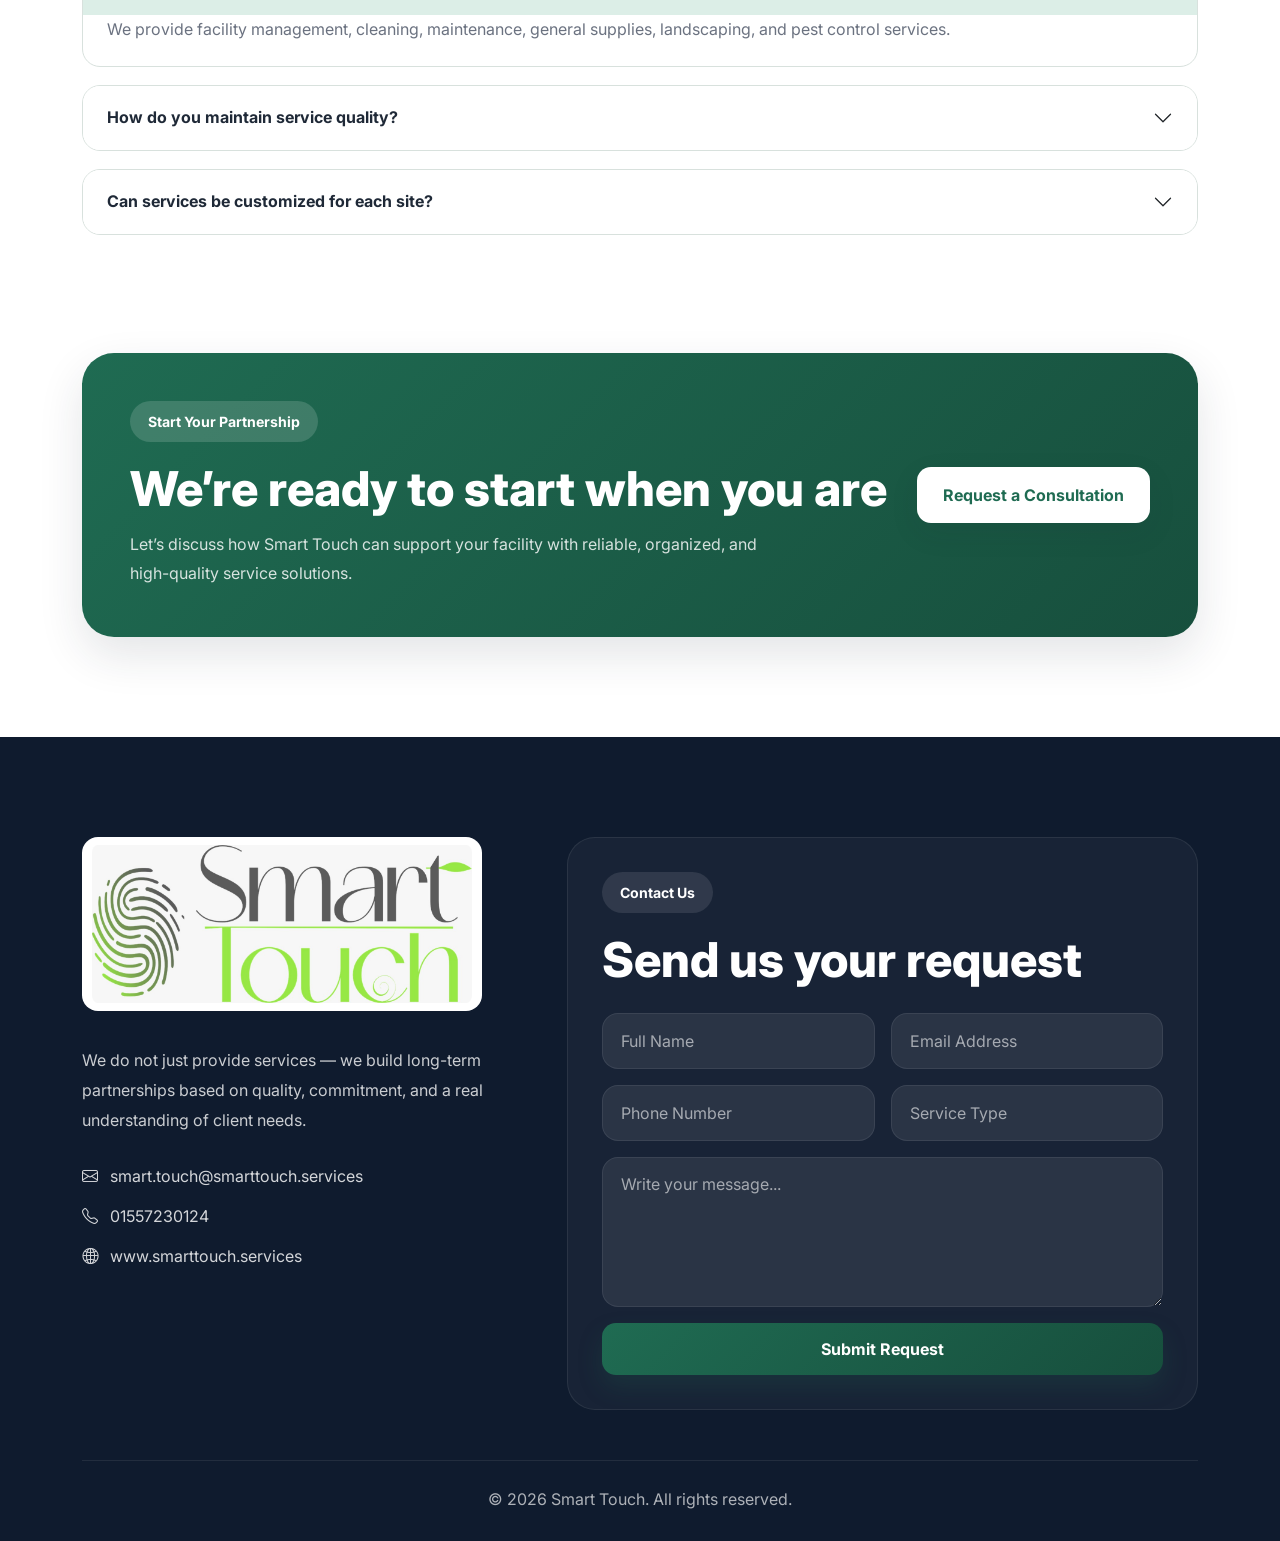
==== commit 8ab86431: "fifth commit" ====
--- a/index.html
+++ b/index.html
@@ -167,7 +167,7 @@
       </div>
     </section> -->
 <section class="hero-section">
-  <div id="heroCarousel" class="carousel slide carousel-fade" data-bs-ride="carousel" data-bs-interval="10000">
+  <div id="heroCarousel" class="carousel slide carousel-fade" data-bs-ride="carousel" data-bs-interval="4000">
     <div class="carousel-inner">
 
       <div class="carousel-item active">
@@ -946,7 +946,8 @@
 >
   <input type="hidden" name="_subject" value="New Smart Touch Website Lead" />
   <input type="hidden" name="_template" value="table" />
-<input type="hidden" name="_next" value="http://localhost:5500/thank-you.html" />
+<!-- <input type="hidden" name="_next" value="http://localhost:5500/thank-you.html" /> -->
+<input type="hidden" name="_next" value="https://engmedany.github.io/SMART/thank-you.html">
   <input type="hidden" name="_captcha" value="false" />
 
   <div style="display: none;">
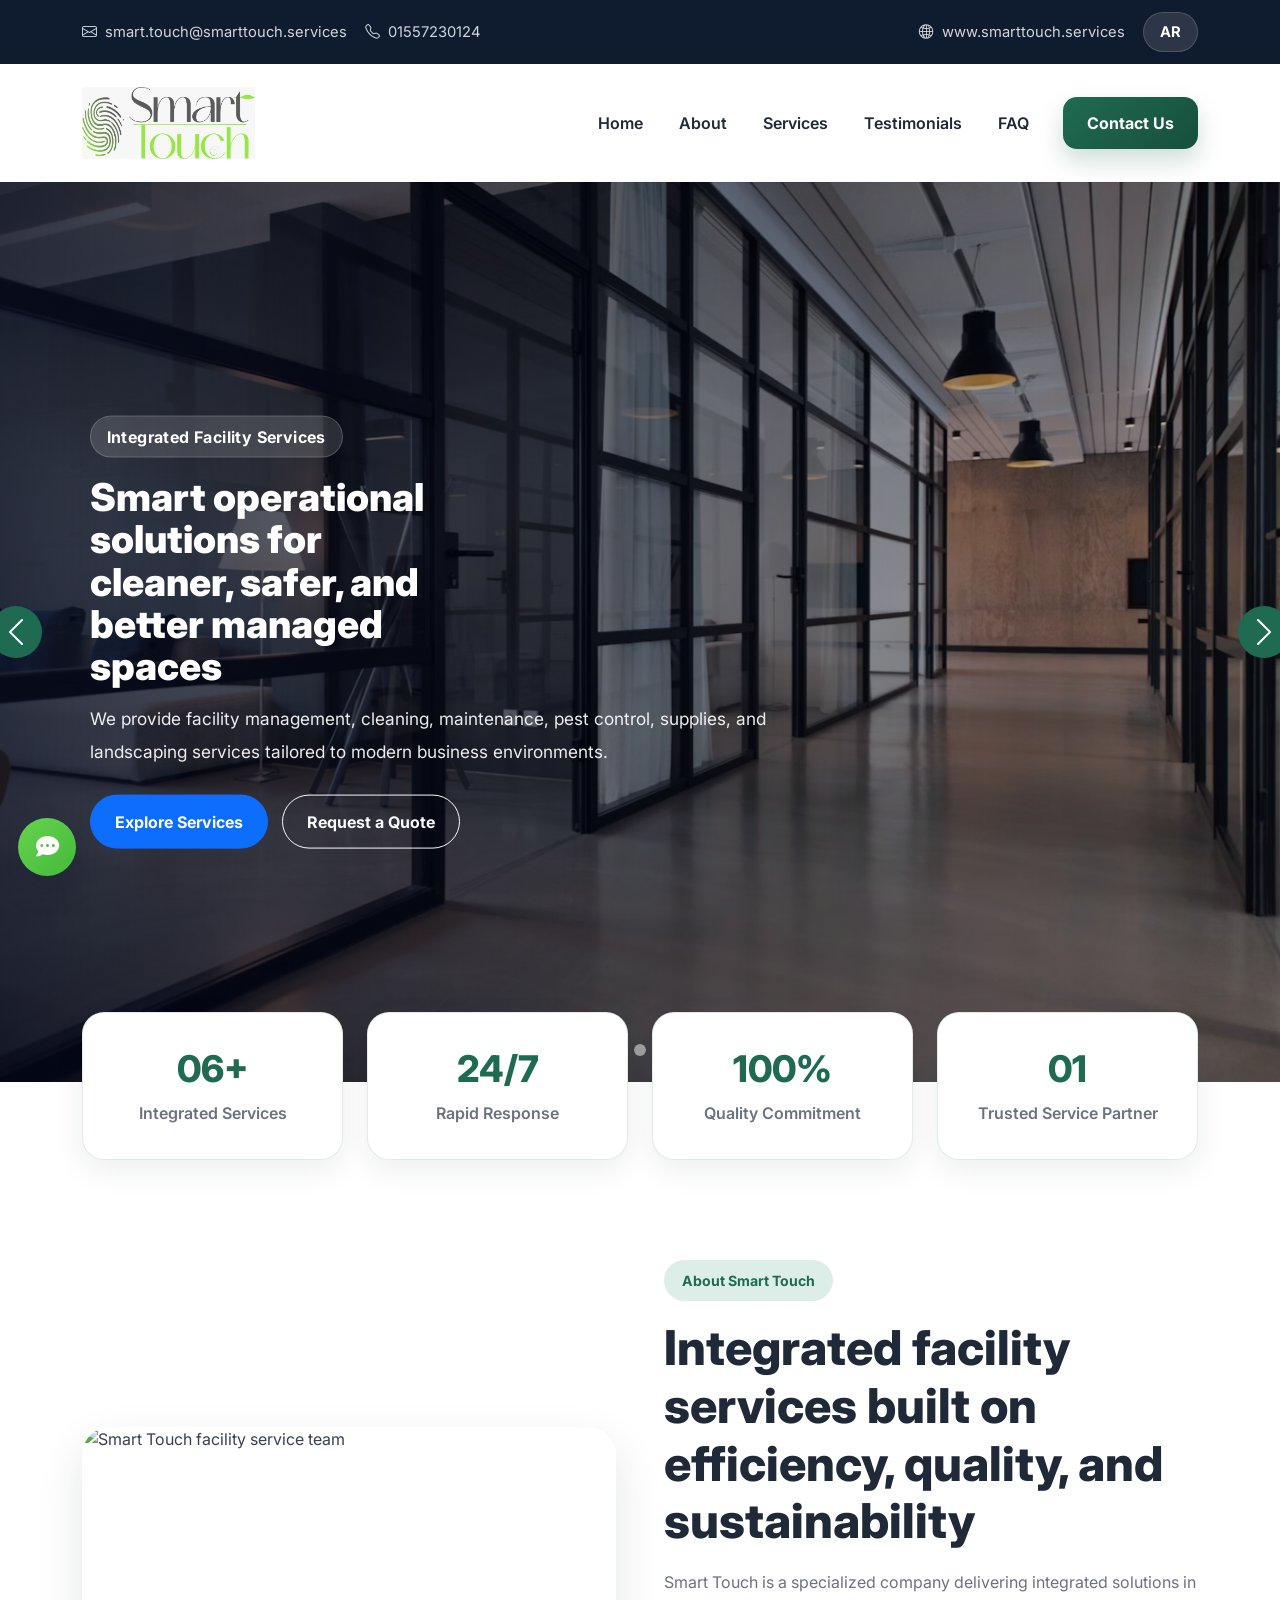
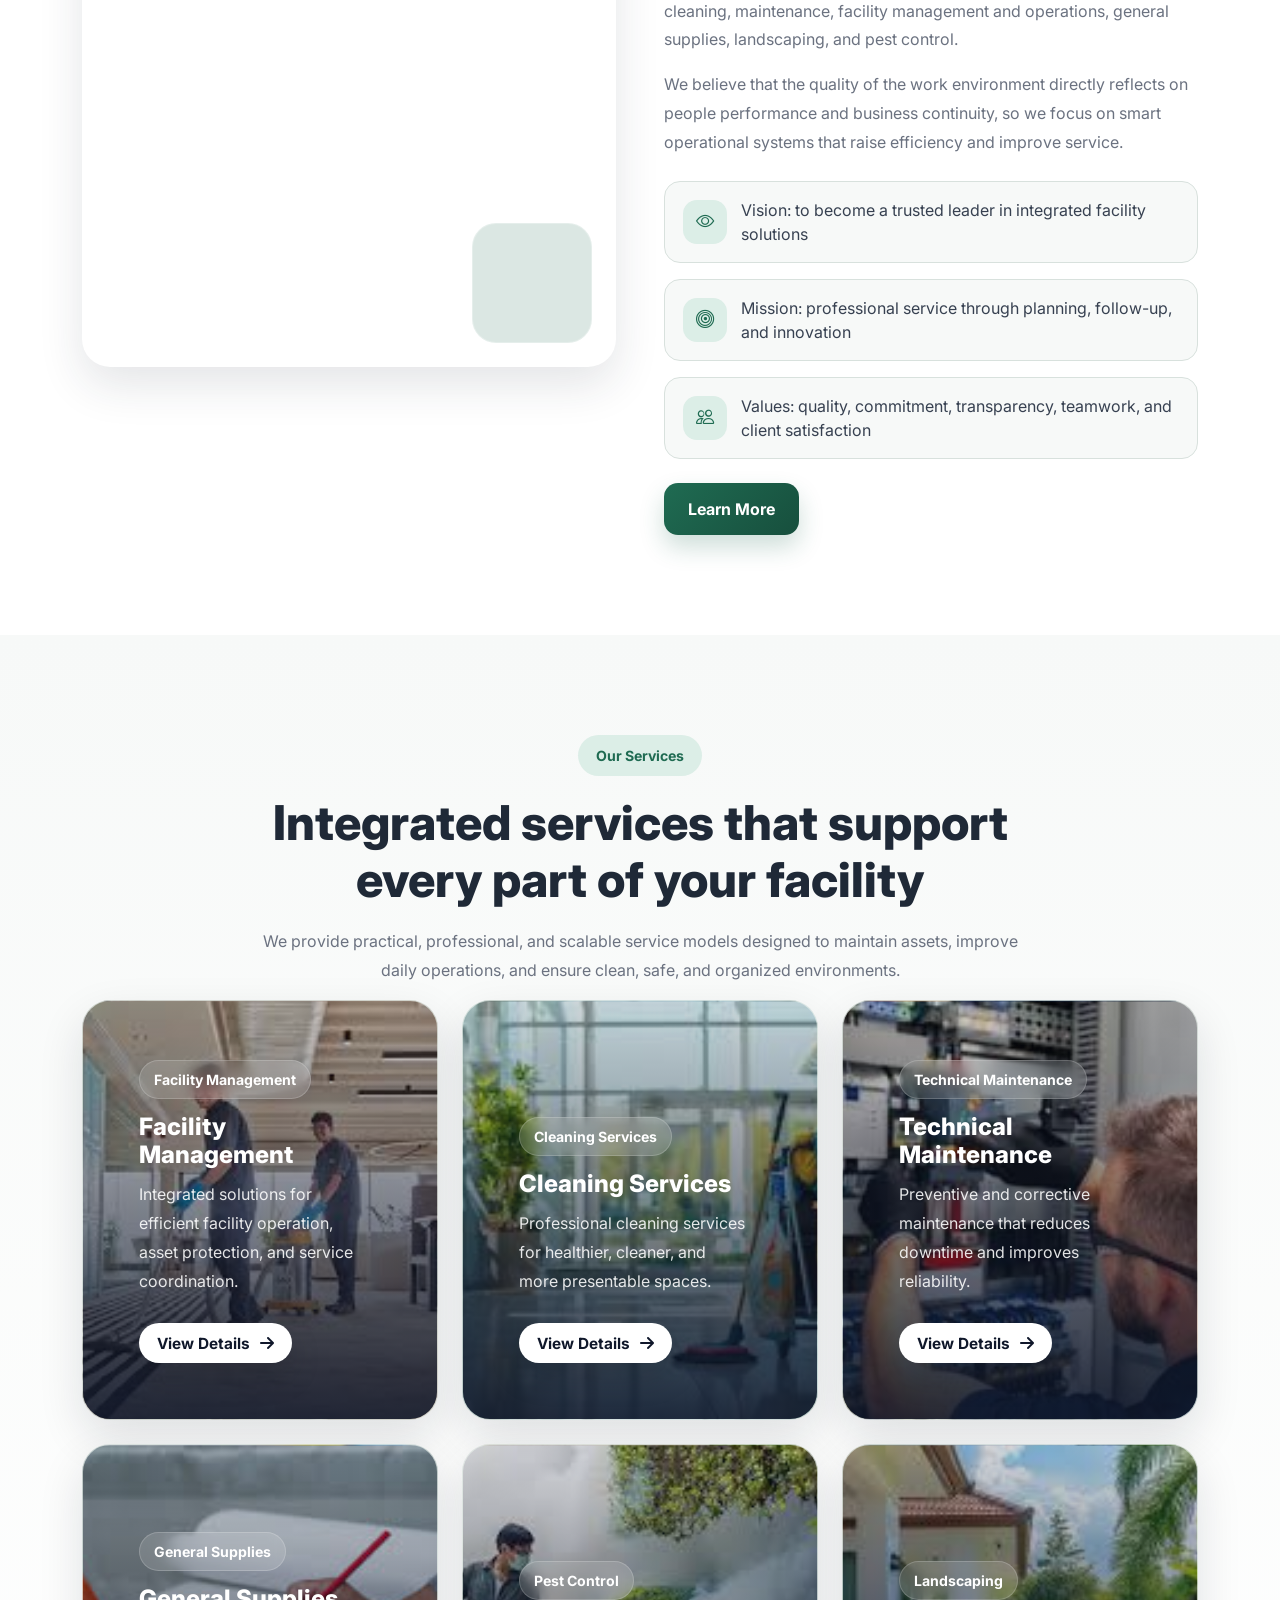
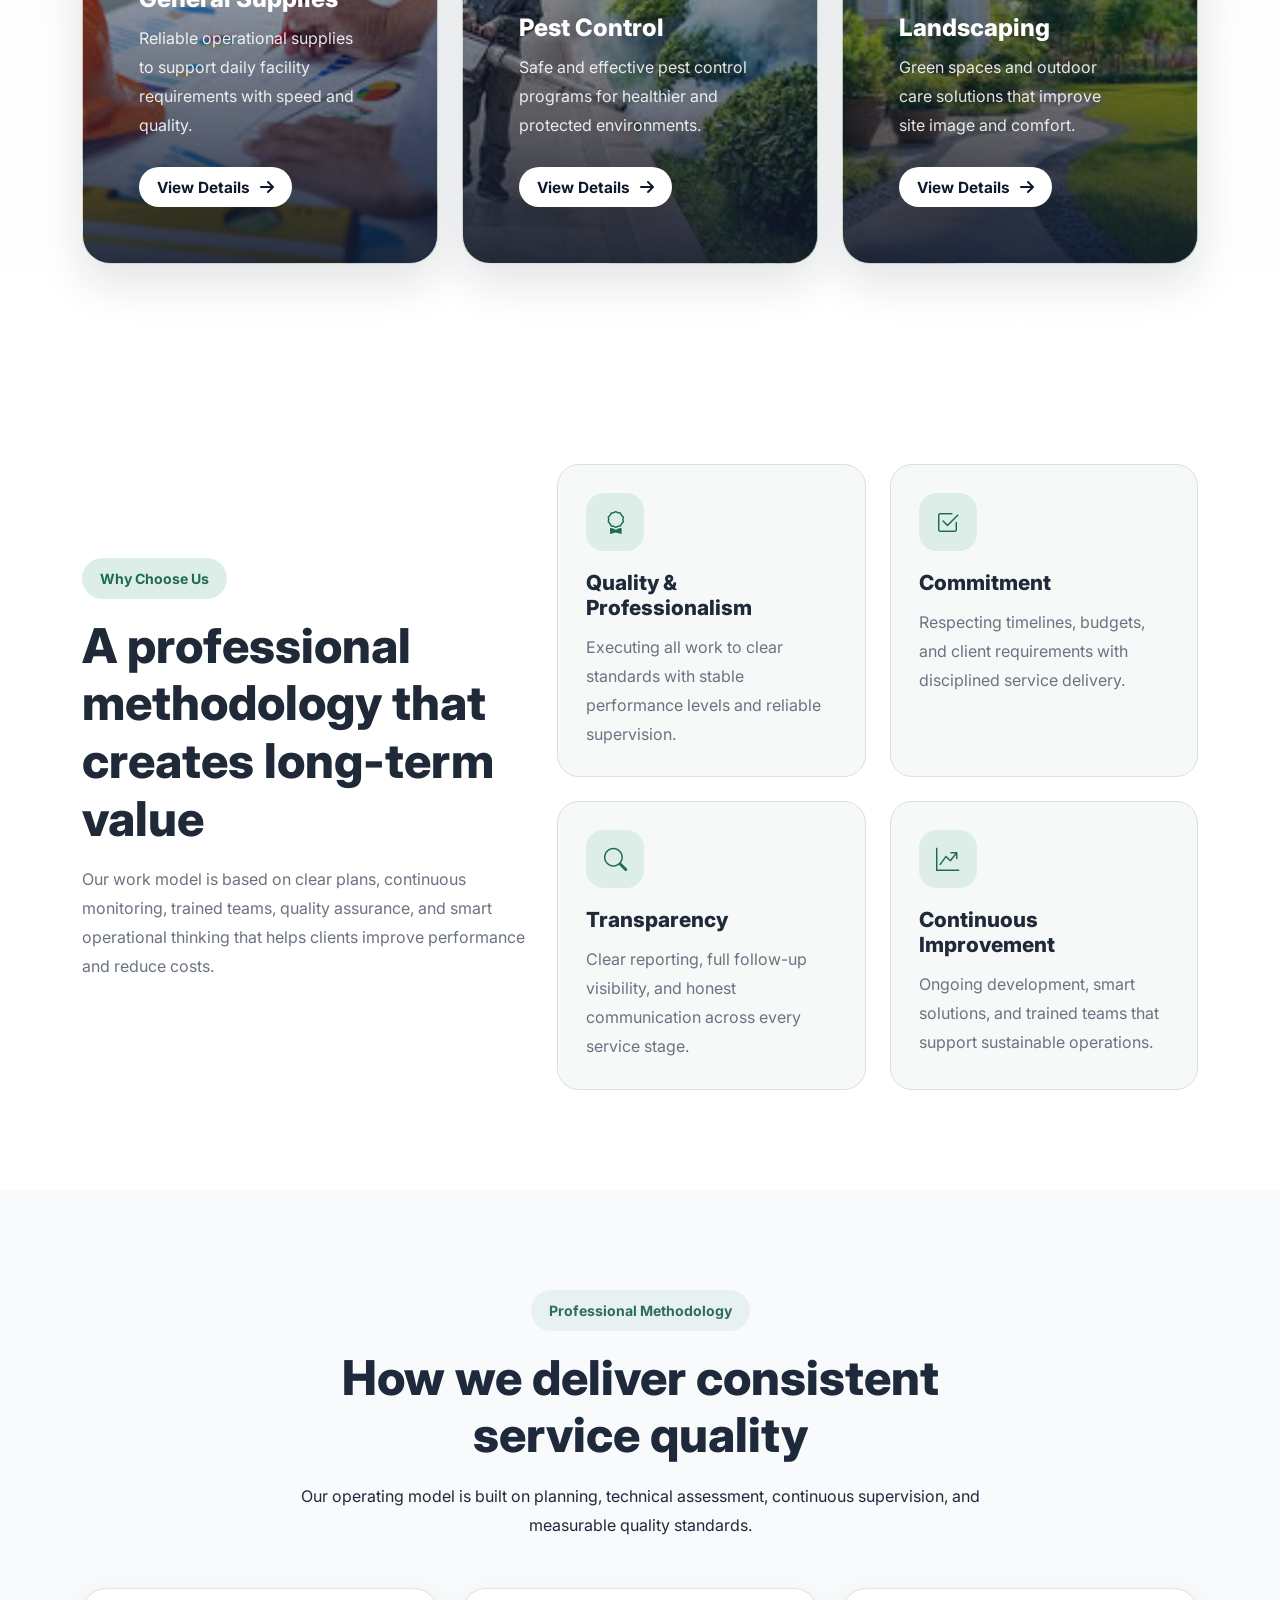
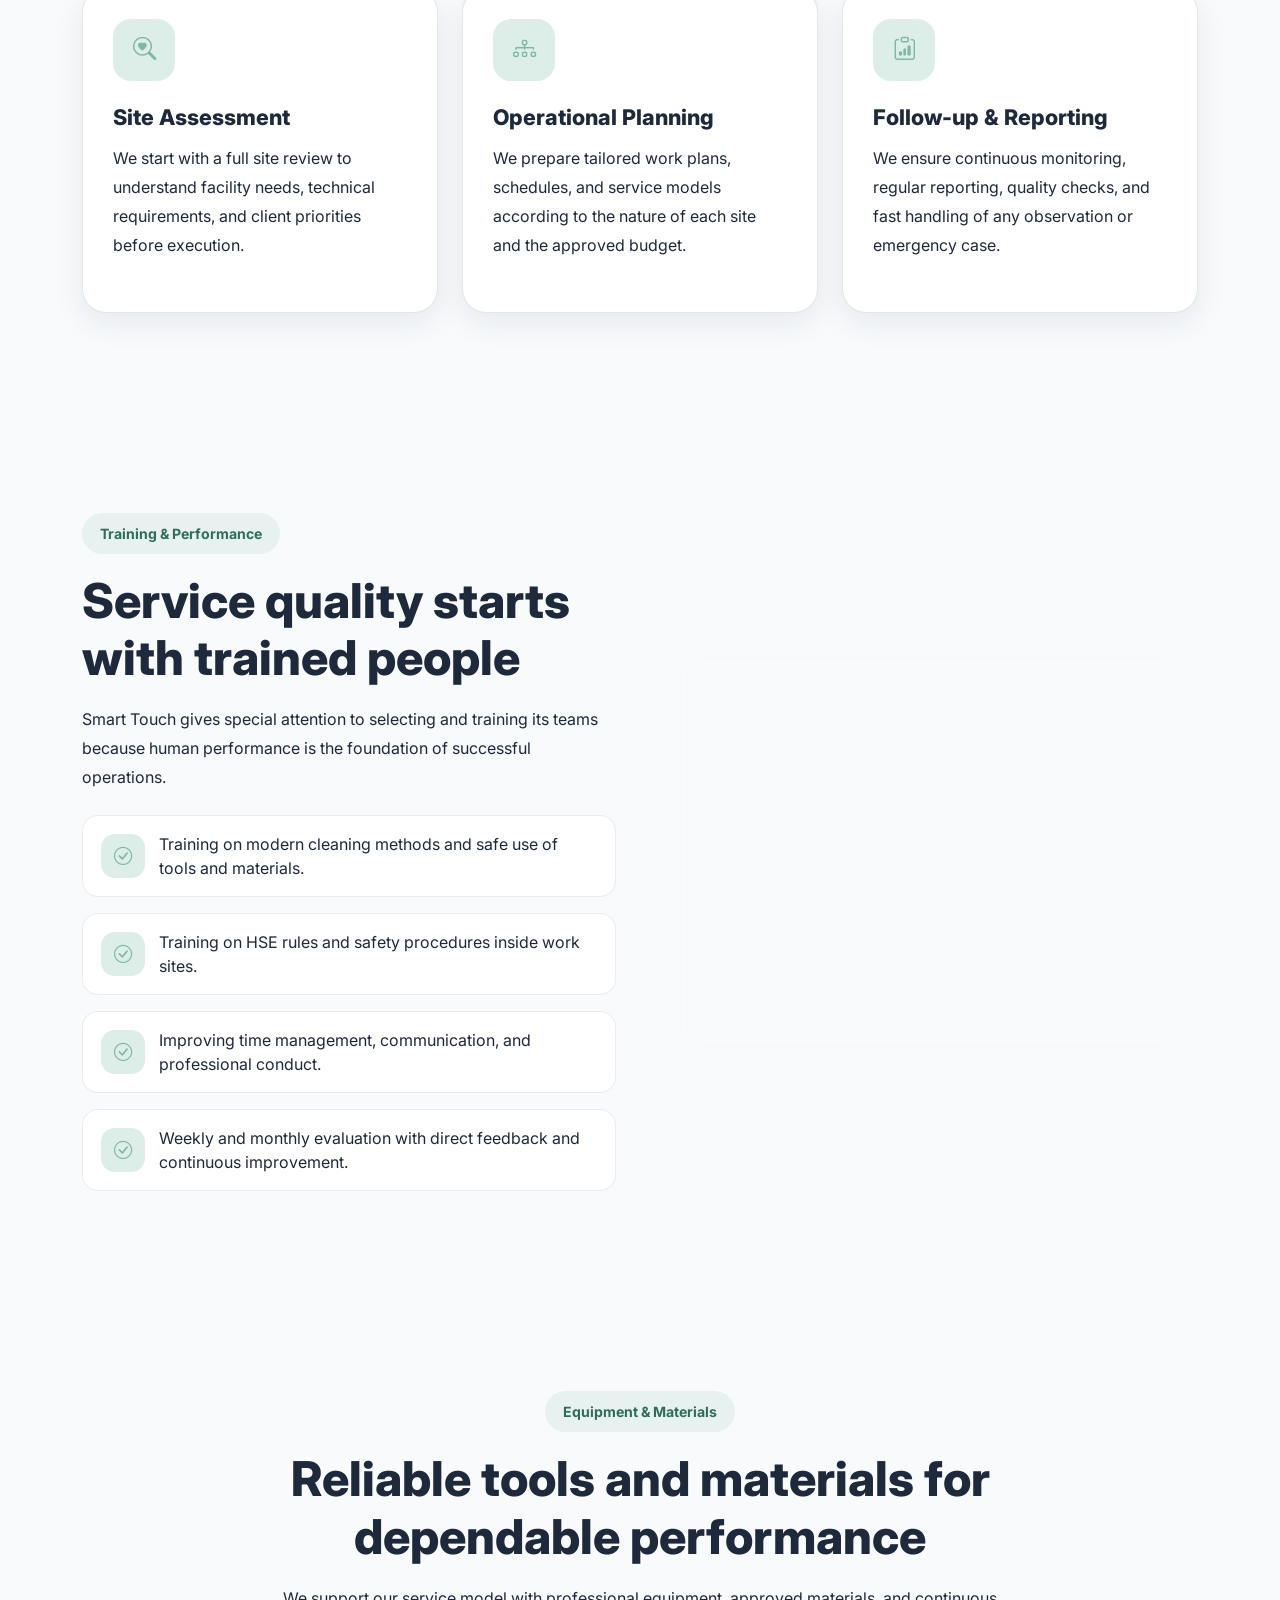
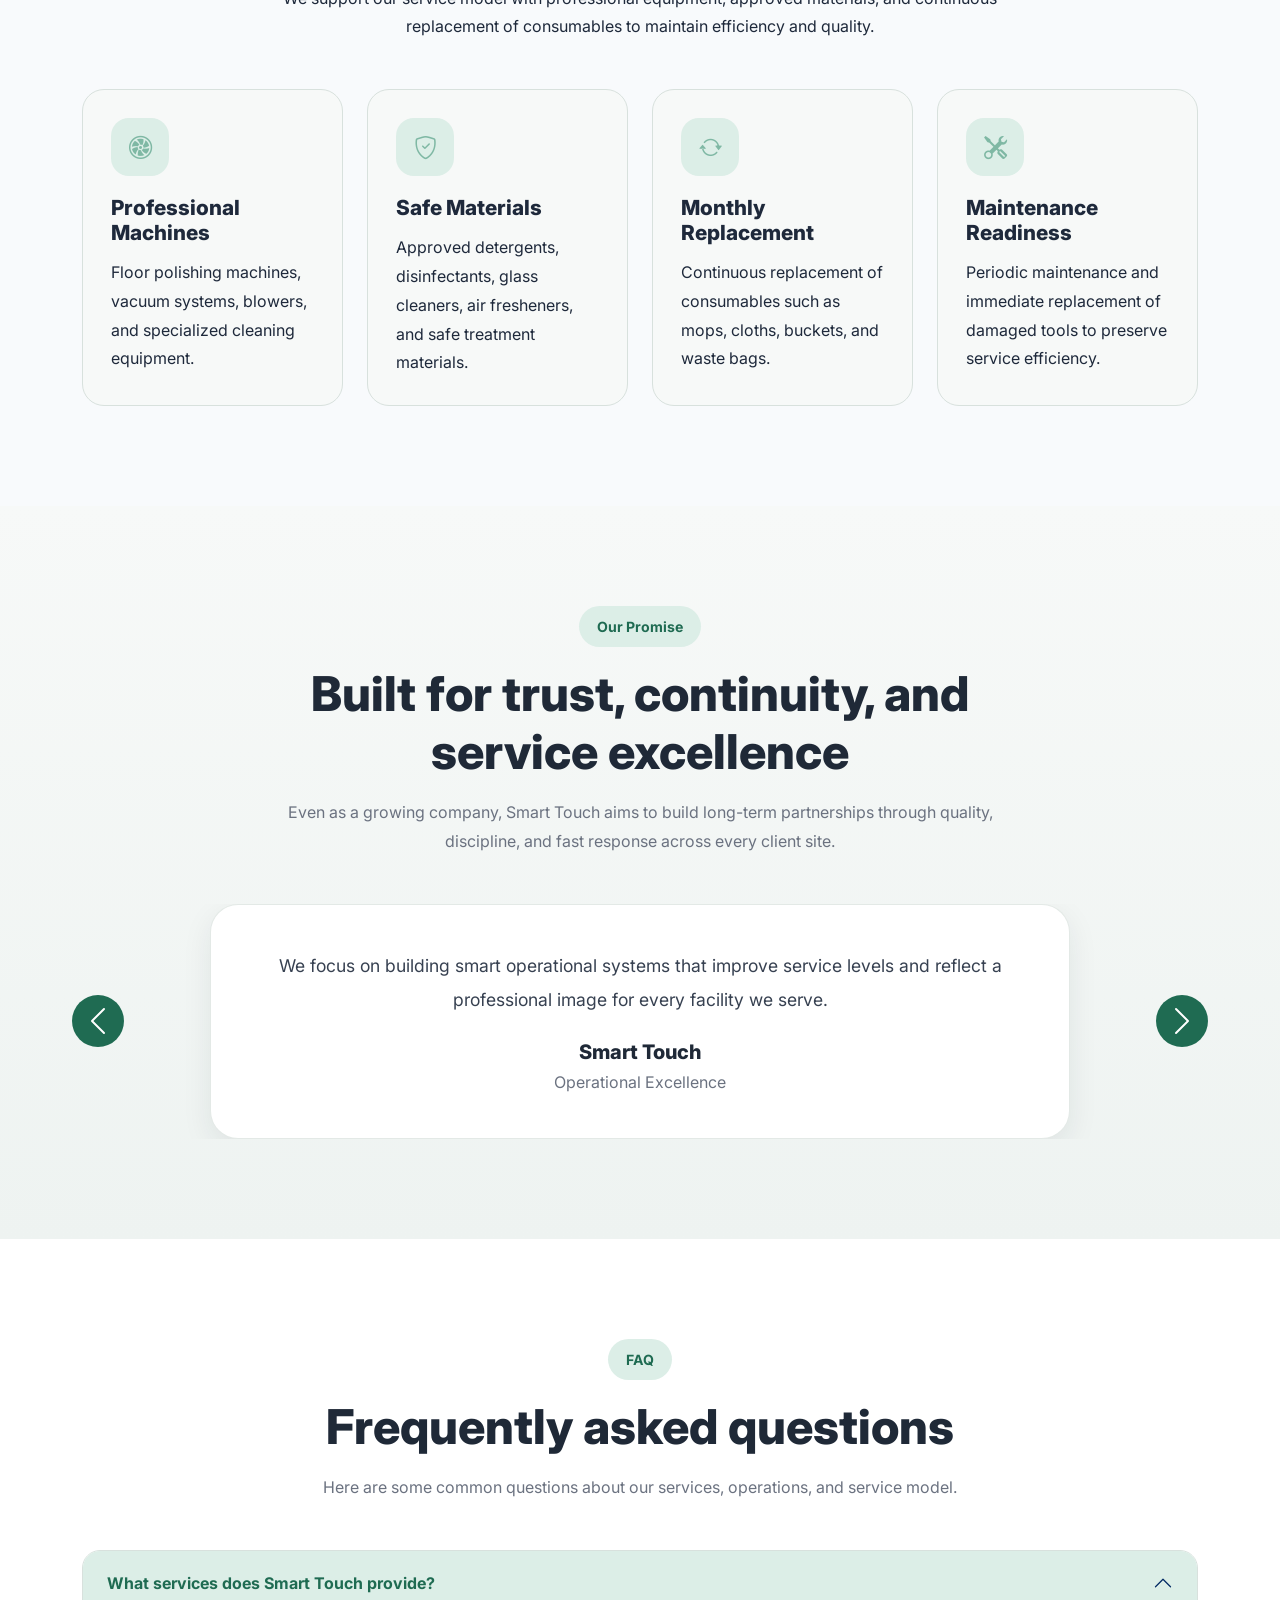
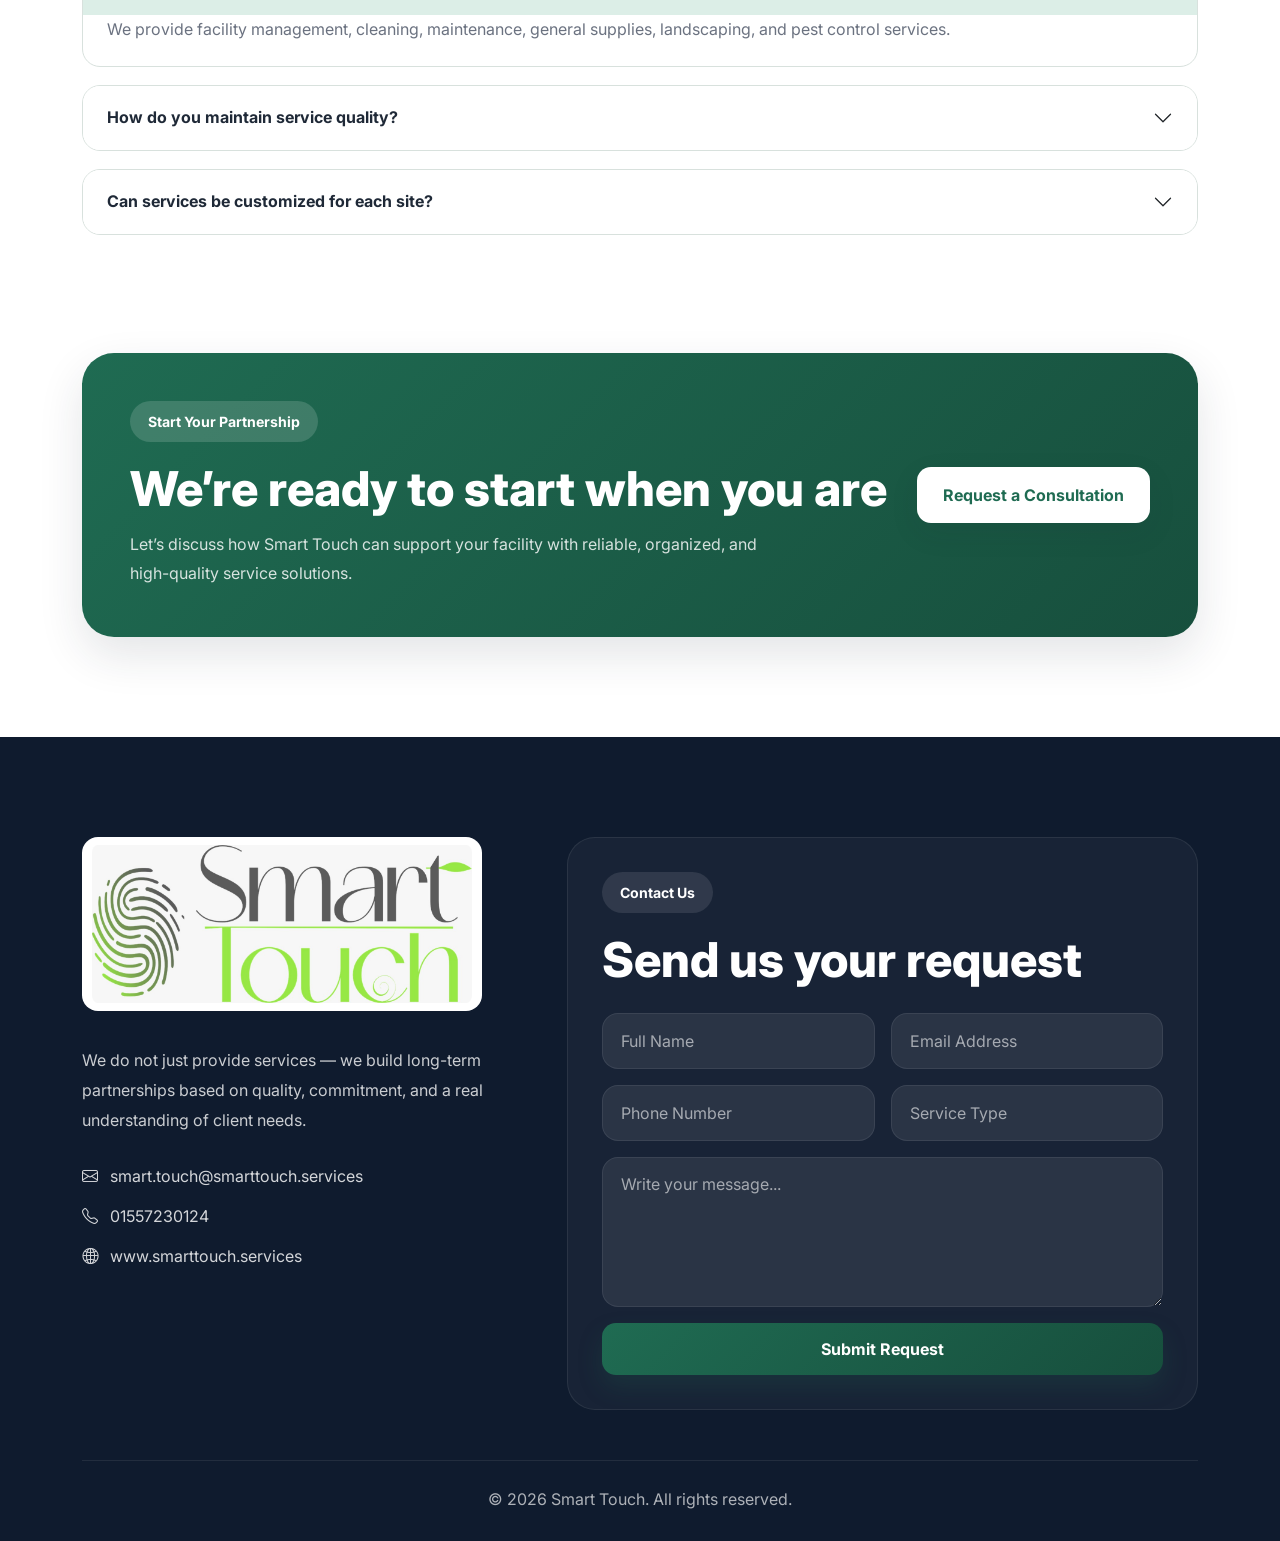
==== commit 748bfd8e: "update service" ====
--- a/index.html
+++ b/index.html
@@ -45,7 +45,7 @@
         </div>
 
         <div class="topbar-right">
-          <a href="https://www.smarttouch.services" class="topbar-link" target="_blank" rel="noopener noreferrer">
+          <a href="https://smarttouch.services" class="topbar-link" target="_blank" rel="noopener noreferrer">
             <i class="bi bi-globe2"></i>
             <span>www.smarttouch.services</span>
           </a>
@@ -1084,46 +1084,60 @@
 </div>
 
 <!-- Cleaning Modal -->
+<!-- Cleaning Modal -->
 <div class="modal fade service-modal" id="cleaningModal" tabindex="-1" aria-labelledby="cleaningModalLabel" aria-hidden="true">
   <div class="modal-dialog modal-dialog-centered modal-xl modal-dialog-scrollable">
     <div class="modal-content">
       <div class="modal-header">
         <div>
           <span class="section-chip" data-i18n="cleaningChip">Cleaning Services</span>
-          <h2 class="modal-title" id="cleaningModalLabel" data-i18n="cleaningModalTitle">Professional cleaning solutions for healthy and presentable environments</h2>
+          <h2 class="modal-title" id="cleaningModalLabel" data-i18n="cleaningModalTitle">
+            Integrated cleaning solutions for healthy, organized, and presentable environments
+          </h2>
         </div>
         <button type="button" class="btn-close" data-bs-dismiss="modal" aria-label="Close"></button>
       </div>
+
       <div class="modal-body">
-        <p data-i18n="cleaningModalIntro">Smart Touch delivers integrated cleaning services aimed at maintaining cleanliness, improving the hygienic condition of facilities, and preserving the professional image of each site through trained teams, approved materials, and operating plans tailored to every facility.</p>
-
-        <h3 data-i18n="cleaningScopeTitle">Service scope</h3>
-        <ul>
-          <li data-i18n="cleaningScope1">Post-construction and post-finishing cleaning.</li>
-          <li data-i18n="cleaningScope2">Daily operational cleaning for offices, facilities, and common areas.</li>
-          <li data-i18n="cleaningScope3">Weekly and monthly deep cleaning programs.</li>
-          <li data-i18n="cleaningScope4">Glass, façade, marble, granite, parquet, and metal surface cleaning.</li>
-          <li data-i18n="cleaningScope5">Bathroom and pantry sanitization according to health standards.</li>
-          <li data-i18n="cleaningScope6">Furniture, carpet, curtain, and upholstery care.</li>
-        </ul>
-
-        <h3 data-i18n="cleaningMethodTitle">Execution and follow-up</h3>
-        <ul>
-          <li data-i18n="cleaningMethod1">Approved cleaning plans and schedules for each site.</li>
-          <li data-i18n="cleaningMethod2">Use of safe and suitable cleaning materials for each surface.</li>
-          <li data-i18n="cleaningMethod3">Field supervision to ensure execution quality.</li>
-          <li data-i18n="cleaningMethod4">Periodic reports and immediate handling of client remarks.</li>
-          <li data-i18n="cleaningMethod5">Flexible service according to site nature and occupancy level.</li>
-        </ul>
-
-        <h3 data-i18n="cleaningBenefitsTitle">Why clients choose this service</h3>
-        <ul>
-          <li data-i18n="cleaningBenefits1">Fast response to client requirements.</li>
-          <li data-i18n="cleaningBenefits2">Consistent service quality and stable performance.</li>
-          <li data-i18n="cleaningBenefits3">Specialized and trained cleaning teams.</li>
-          <li data-i18n="cleaningBenefits4">Full integration with maintenance and supply services.</li>
-          <li data-i18n="cleaningBenefits5">Professional image and healthier work environment.</li>
-        </ul>
+        <p data-i18n="cleaningModalIntro">
+          Smart Touch delivers integrated cleaning services aimed at maintaining facility cleanliness,
+          improving hygienic and visual standards, and ensuring safe, organized environments through
+          trained teams, approved materials, and operating plans tailored to each site.
+        </p>
+
+        <h3 data-i18n="cleaningSectionATitle">(A) Post-Construction and Periodic Cleaning</h3>
+        <p data-i18n="cleaningSectionAIntro">
+          Our cleaning scope in this category covers post-construction cleaning, deep cleaning, and
+          periodic operational services for different facility types and surfaces.
+        </p>
+        <ul>
+          <li data-i18n="cleaningSectionA1">Removal of cement stains, oil marks, paint residues, and accumulated dust resulting from construction or renovation works.</li>
+          <li data-i18n="cleaningSectionA2">Cleaning and polishing of glass, marble, and metal surfaces using safe and approved materials.</li>
+          <li data-i18n="cleaningSectionA3">Washing and cleaning all types of flooring, including ceramic, marble, granite, and parquet, according to the nature of each surface.</li>
+          <li data-i18n="cleaningSectionA4">Cleaning and sanitizing bathrooms and pantry areas in line with high health and safety standards.</li>
+          <li data-i18n="cleaningSectionA5">Cleaning doors, windows, partitions, and curtains of all types.</li>
+          <li data-i18n="cleaningSectionA6">Cleaning garages, entrances, and outdoor areas related to the facility.</li>
+          <li data-i18n="cleaningSectionA7">Cleaning elevators, lighting units, and external AC surfaces.</li>
+          <li data-i18n="cleaningSectionA8">Cleaning and polishing wooden, leather, and metal furniture.</li>
+          <li data-i18n="cleaningSectionA9">Carpet and rug cleaning using specialized equipment to remove dust and stains effectively while preserving fabric quality.</li>
+        </ul>
+
+        <h3 data-i18n="cleaningPeriodicTitle">Periodic Cleaning</h3>
+        <ul>
+          <li data-i18n="cleaningPeriodic1"><strong>Daily Cleaning:</strong> Floors, surfaces, furniture, bathrooms, and offices are cleaned regularly, with routine waste collection and disposal.</li>
+          <li data-i18n="cleaningPeriodic2"><strong>Weekly Cleaning:</strong> Full-site general cleaning, floor polishing, glass and façade cleaning, and special attention to hard-to-reach areas.</li>
+          <li data-i18n="cleaningPeriodic3"><strong>Monthly Cleaning:</strong> Deep cleaning services covering all major items, with preventive pest-control treatment when required.</li>
+        </ul>
+
+        <h3 data-i18n="cleaningSectionBTitle">(B) Internal and Residential Cleaning</h3>
+        <p data-i18n="cleaningSectionBSubtitle"><strong>The Touch of Perfection</strong></p>
+        <p data-i18n="cleaningSectionBText">
+          At Smart Touch, we believe that cleaning a home or office is not just a routine task, but an
+          essential part of comfort, health, and quality of life. That is why we offer The Touch of
+          Perfection, a comprehensive internal and residential cleaning package designed to care for fine
+          details and deliver a higher level of cleanliness and comfort across homes, offices, and
+          interior spaces.
+        </p>
       </div>
     </div>
   </div>
